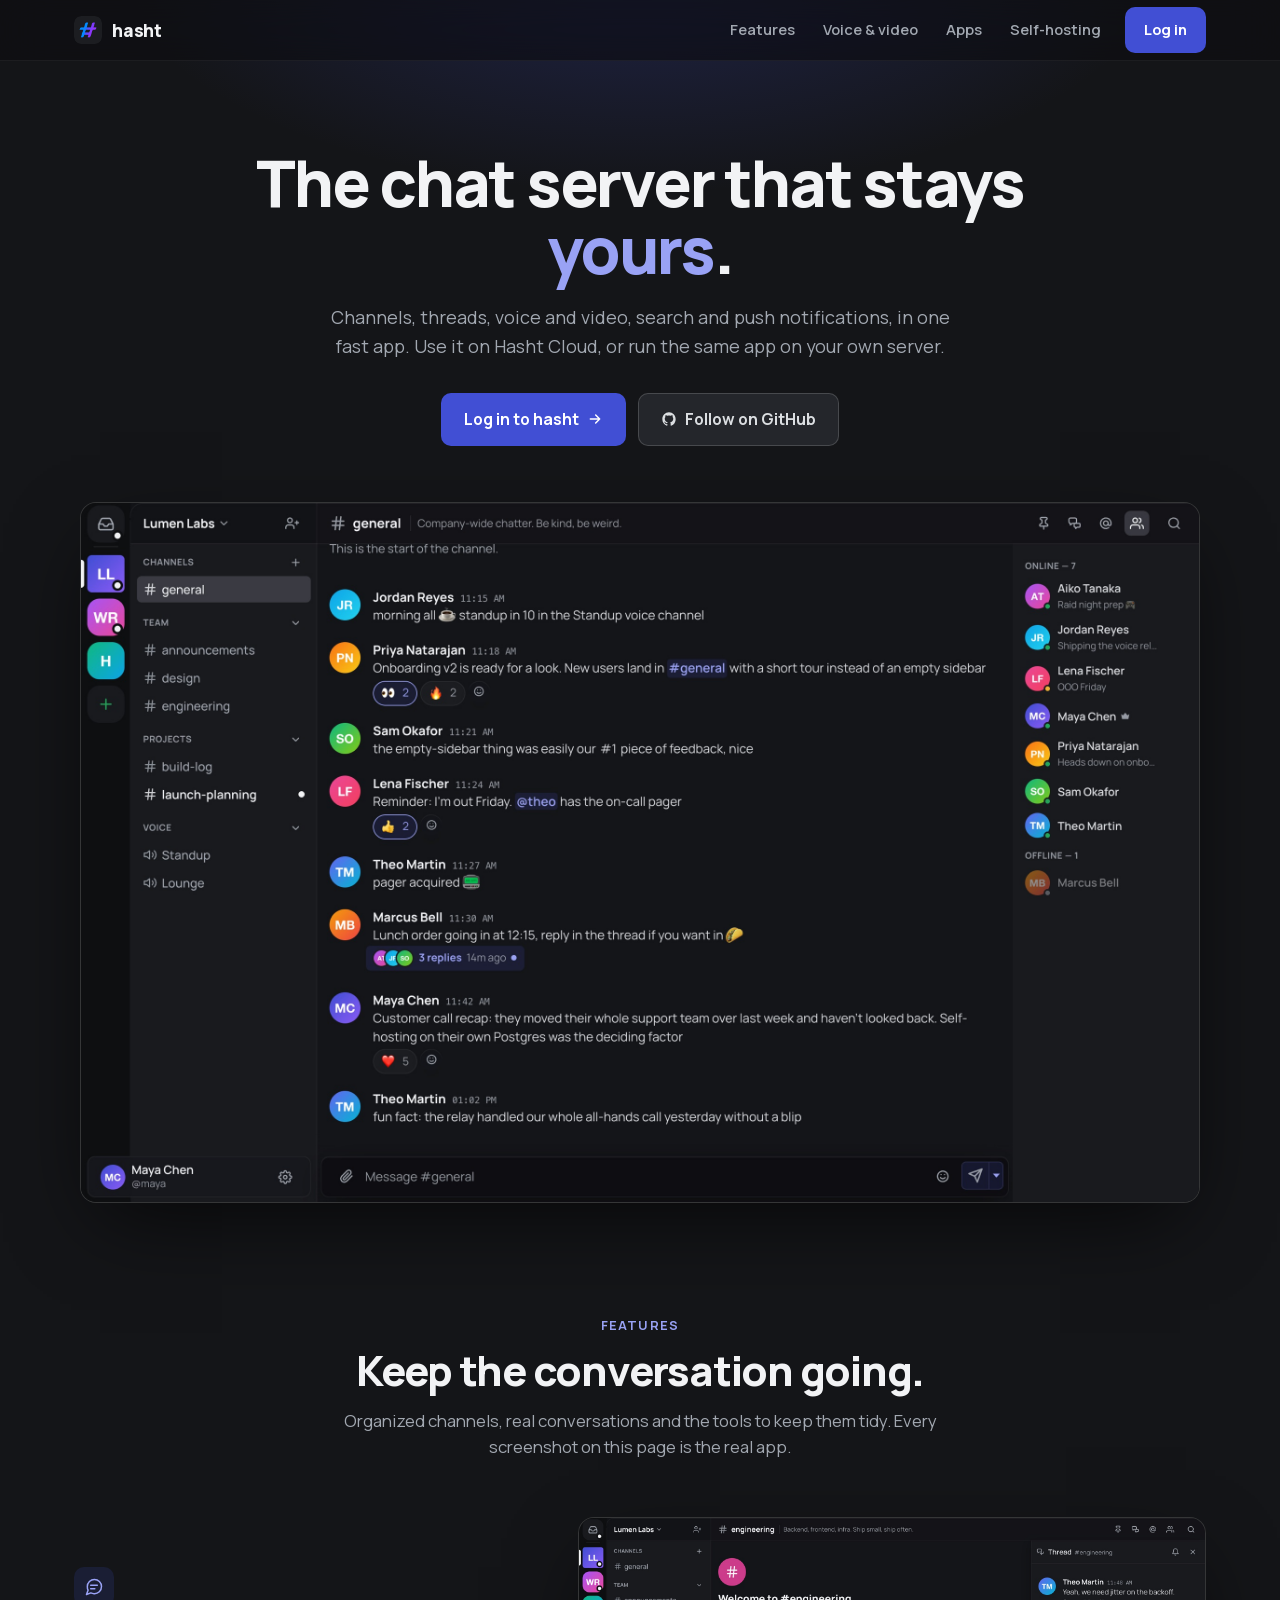
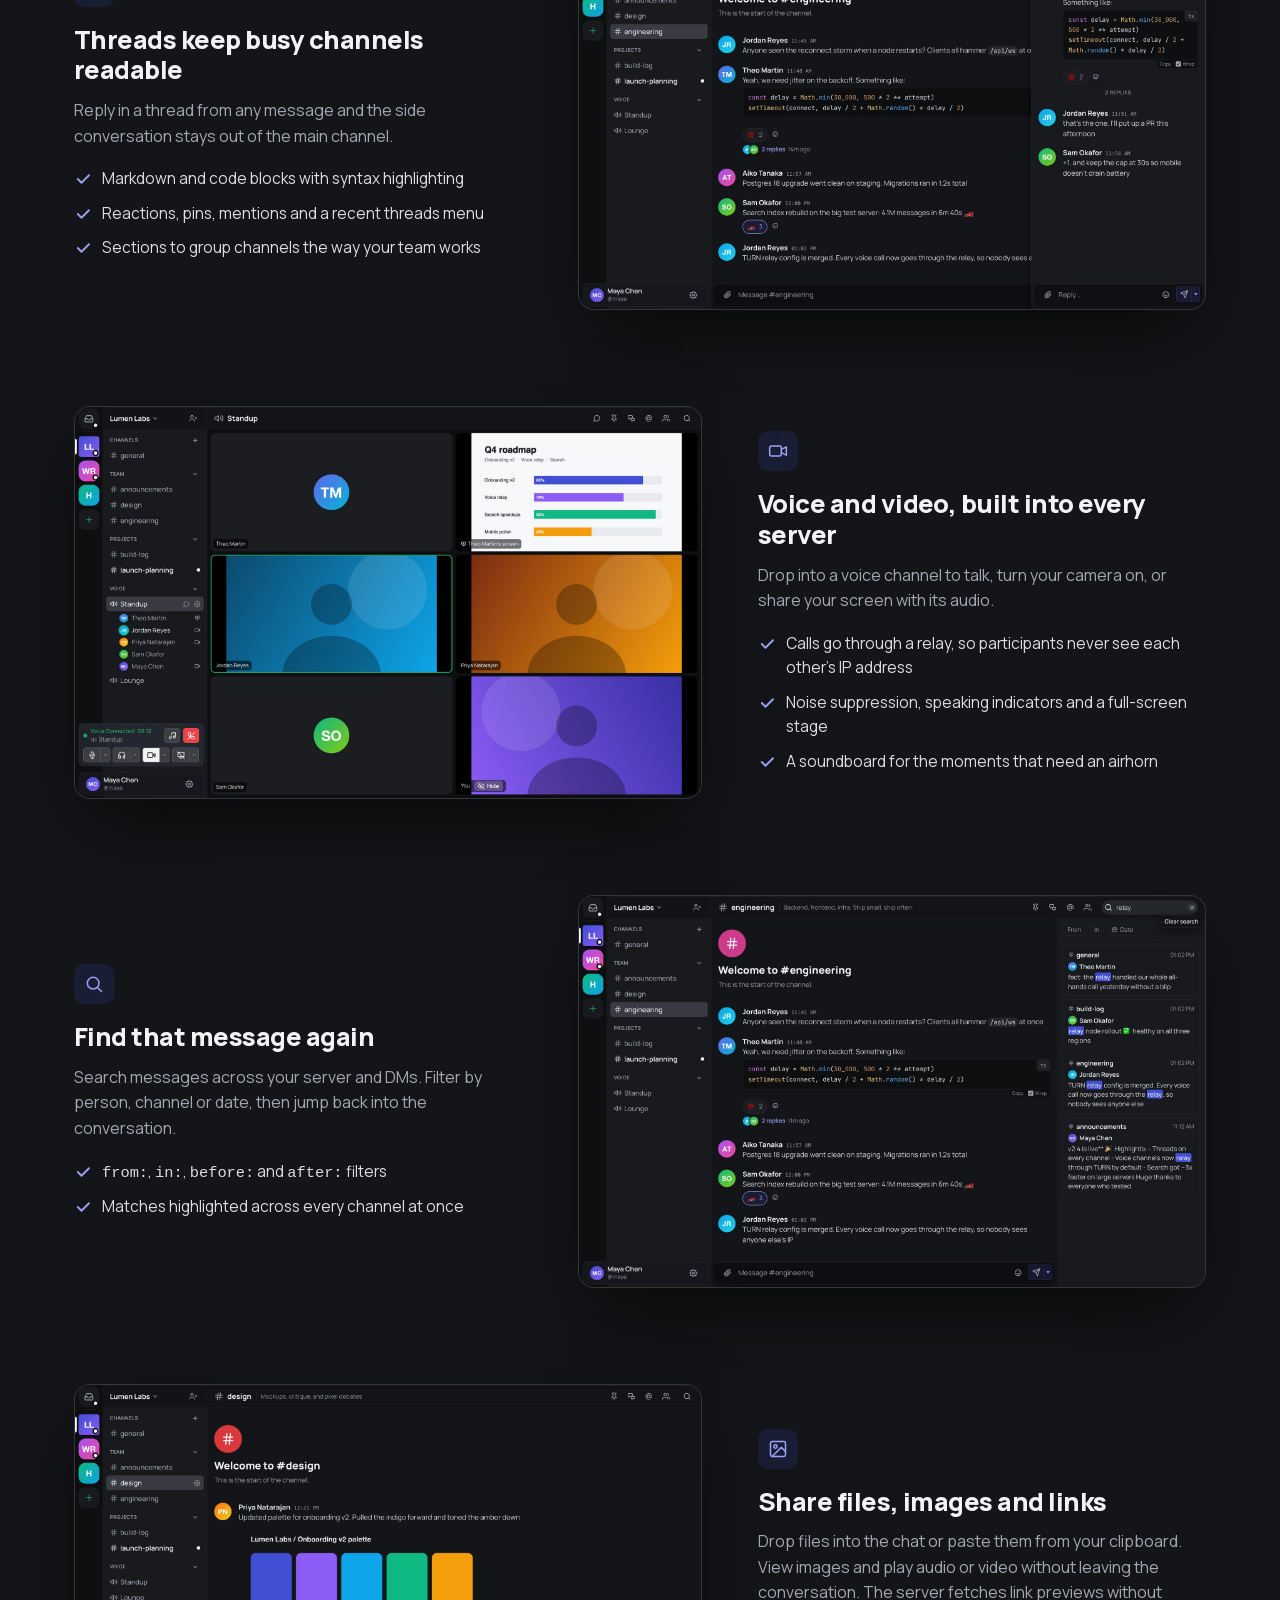
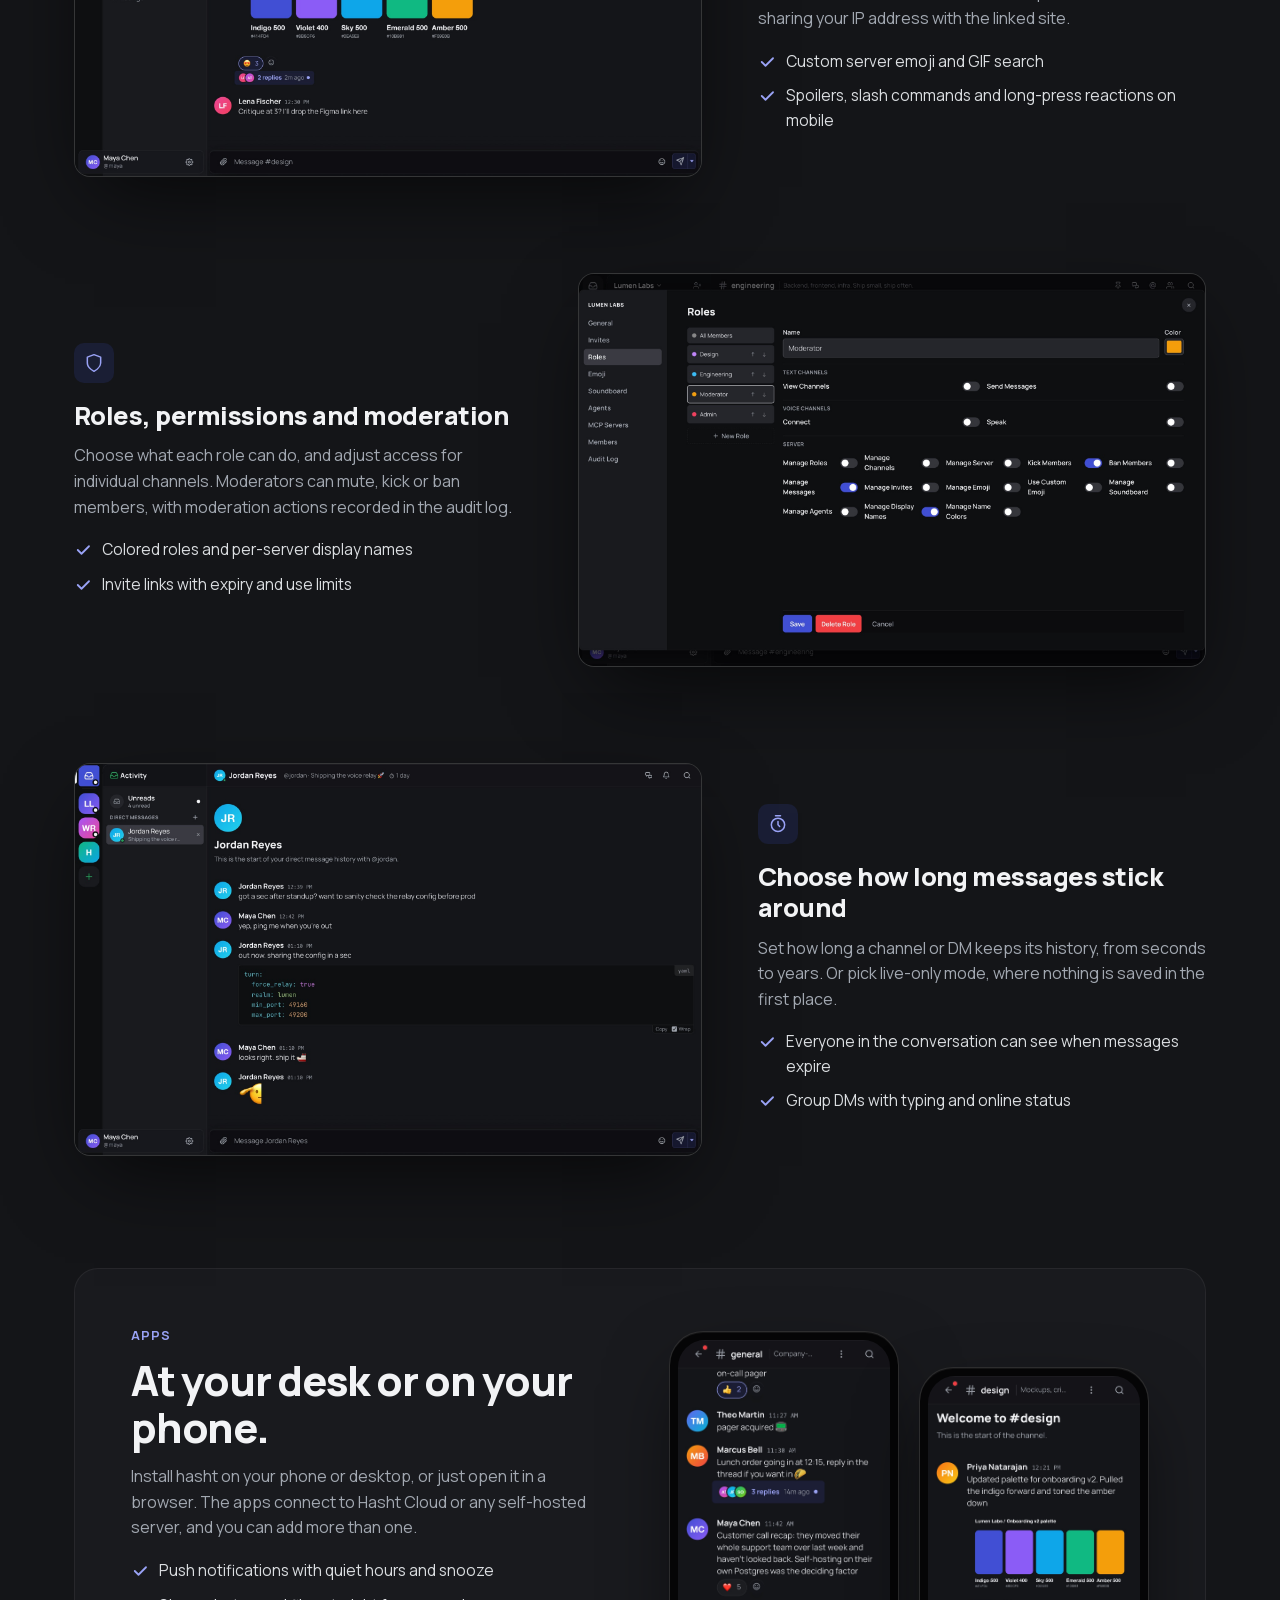
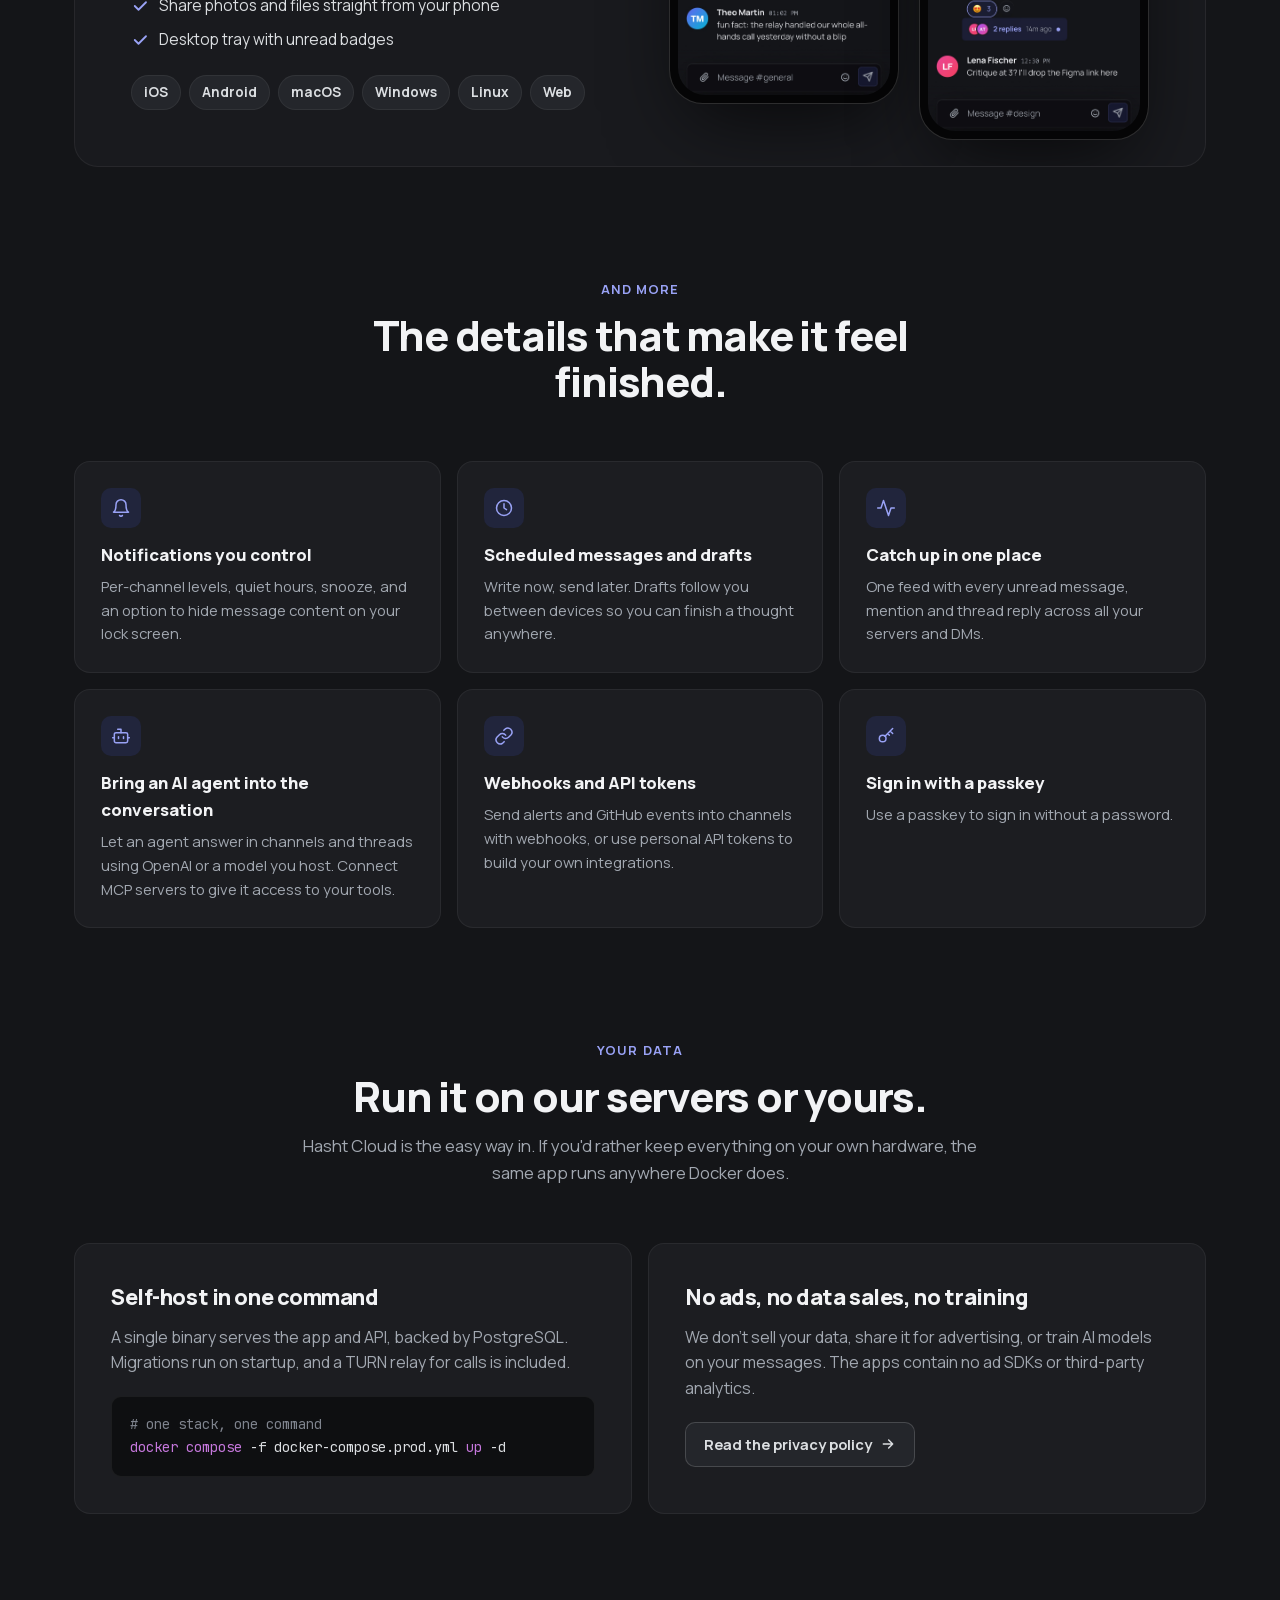
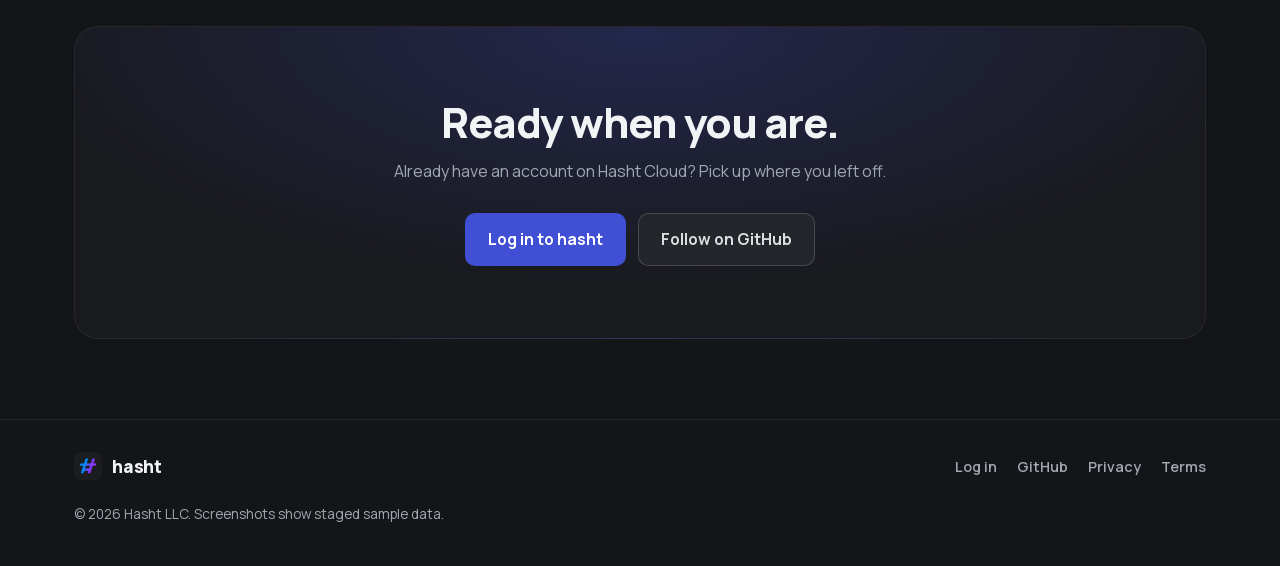
==== index.html @ b20076ed "Drop hero badge and two feature sentences" ====
<!doctype html>
<html lang="en" data-theme="dark">
<head>
  <meta charset="UTF-8" />
  <meta name="viewport" content="width=device-width, initial-scale=1.0" />
  <title>hasht: chat that stays yours</title>
  <link rel="preload" href="/assets/fonts/manrope-latin.woff2" as="font" type="font/woff2" crossorigin />
  <link rel="stylesheet" href="/assets/fonts.css" />
  <script src="/assets/analytics.js" defer></script>
  <meta name="description" content="hasht is a fast, self-hostable chat app with channels, threads, voice and video, search and push notifications. Use Hasht Cloud or run it on your own server." />
  <meta name="theme-color" content="#131417" />
  <link rel="canonical" href="https://hasht.net/" />
  <meta property="og:title" content="hasht: chat that stays yours" />
  <meta property="og:description" content="Channels, threads, voice and video, search and push notifications. Hosted or self-hosted." />
  <meta property="og:image" content="https://hasht.net/assets/screenshots/hero.jpg" />
  <link rel="icon" type="image/x-icon" href="assets/favicon.ico" />
  <link rel="icon" type="image/png" sizes="32x32" href="assets/icon-32.png" />
  <link rel="icon" type="image/png" sizes="192x192" href="assets/icon-192.png" />
  <link rel="apple-touch-icon" sizes="180x180" href="assets/apple-touch-icon.png" />
  <style>
    /* Tokens mirror chat/frontend/src/style.css (dark theme) so the site reads as the app. */
    :root {
      --font-ui: 'Manrope', -apple-system, BlinkMacSystemFont, 'Segoe UI', sans-serif;
      --font-mono: 'JetBrains Mono', ui-monospace, monospace;
      --brand: #414fd4;
      --brand-hover: #313aa0;
      --brand-text: #99a2f5;
      --brand-tint: rgba(65, 79, 212, 0.15);
      --success: #23a55a;
      --bg-rail: #0e0f11;
      --bg-sidebar: #191a1e;
      --bg-primary: #1c1d21;
      --bg-messages: #141518;
      --bg-input: #24262b;
      --bg-hover: rgba(78, 80, 88, 0.42);
      --border: rgba(255, 255, 255, 0.06);
      --border-strong: rgba(255, 255, 255, 0.16);
      --text-normal: #dbdee1;
      --text-bright: #f2f3f5;
      --text-muted: #a2a8b1;
      --code-bg: #0e0f11;
      --radius-sm: 6px;
      --radius-md: 10px;
      --radius-lg: 16px;
      --shadow-float: 0 8px 24px rgba(0, 0, 0, 0.45);
      --shadow-shot: 0 1px 0 rgba(255, 255, 255, 0.06) inset, 0 30px 80px -20px rgba(0, 0, 0, 0.7);
      --ease-out: cubic-bezier(0.16, 1, 0.3, 1);
      --wrap: 1180px;
    }

    * { margin: 0; padding: 0; box-sizing: border-box; }
    html { scroll-behavior: smooth; }
    @media (prefers-reduced-motion: reduce) { html { scroll-behavior: auto; } }

    body {
      background: var(--bg-messages);
      color: var(--text-normal);
      font-family: var(--font-ui);
      line-height: 1.6;
      overflow-x: hidden;
      -webkit-font-smoothing: antialiased;
    }
    img { display: block; max-width: 100%; height: auto; }
    a { color: inherit; }
    ::selection { background: var(--brand); color: #fff; }

    .wrap { max-width: var(--wrap); margin: 0 auto; padding: 0 24px; }
    @media (max-width: 560px) { .wrap { padding: 0 16px; } }

    /* Nav */
    .nav {
      position: sticky; top: 0; z-index: 50;
      background: rgba(14, 15, 17, 0.72);
      backdrop-filter: blur(24px) saturate(180%);
      -webkit-backdrop-filter: blur(24px) saturate(180%);
      border-bottom: 1px solid var(--border);
    }
    .nav .wrap { display: flex; align-items: center; height: 60px; gap: 24px; }
    .brand {
      display: inline-flex; align-items: center; gap: 10px;
      font-weight: 800; font-size: 1.1rem; color: var(--text-bright);
      text-decoration: none; letter-spacing: -0.01em;
    }
    .brand img { width: 28px; height: 28px; border-radius: 7px; }
    .nav-links { display: flex; align-items: center; gap: 4px; margin-left: auto; }
    .nav-links a:not(.btn) {
      color: var(--text-muted); text-decoration: none; font-weight: 600; font-size: 0.92rem;
      padding: 8px 12px; border-radius: var(--radius-sm);
      transition: color 0.15s, background 0.15s;
    }
    .nav-links a:not(.btn):hover { color: var(--text-bright); background: var(--bg-hover); }
    .nav-links .btn { margin-left: 8px; }
    @media (max-width: 760px) { .nav-links a:not(.btn) { display: none; } }

    .btn {
      display: inline-flex; align-items: center; justify-content: center; gap: 8px;
      font-family: var(--font-ui); font-weight: 700; font-size: 0.92rem;
      padding: 10px 18px; border-radius: var(--radius-md);
      text-decoration: none; border: 1px solid transparent; cursor: pointer;
      transition: background 0.15s, border-color 0.15s, color 0.15s, transform 0.2s var(--ease-out);
    }
    .btn svg { width: 16px; height: 16px; flex: none; }
    .btn-primary { background: var(--brand); color: #fff; }
    .btn-primary:hover { background: var(--brand-hover); }
    .btn-ghost { background: var(--bg-input); color: var(--text-normal); border-color: var(--border-strong); }
    .btn-ghost:hover { color: var(--text-bright); border-color: var(--brand-text); }
    .btn-lg { padding: 13px 22px; font-size: 0.98rem; }
    .btn:focus-visible, .nav-links a:focus-visible { outline: 2px solid var(--brand-text); outline-offset: 2px; }

    /* Hero */
    .hero { position: relative; padding: 88px 0 0; text-align: center; }
    .hero::before {
      content: ''; position: absolute; inset: -120px 0 auto; height: 720px; z-index: -1; pointer-events: none;
      background: radial-gradient(60% 50% at 50% 0%, rgba(65, 79, 212, 0.28), transparent 70%);
    }
    h1 {
      font-weight: 800; color: var(--text-bright);
      font-size: clamp(2.3rem, 6vw, 4rem); line-height: 1.05; letter-spacing: -0.035em;
      max-width: 820px; margin: 0 auto 20px;
    }
    h1 .accent { color: var(--brand-text); }
    .lede { font-size: 1.12rem; color: var(--text-muted); max-width: 620px; margin: 0 auto 32px; }
    .hero-actions { display: flex; gap: 12px; justify-content: center; flex-wrap: wrap; margin-bottom: 56px; }

    /* Screenshot frame, styled like the app's own floating surfaces */
    .shot {
      border-radius: var(--radius-lg);
      border: 1px solid var(--border-strong);
      background: var(--bg-rail);
      box-shadow: var(--shadow-shot);
      overflow: hidden;
    }
    .shot img { width: 100%; }
    .hero .shot { max-width: 1120px; margin: 0 auto; }

    /* Sections */
    section { padding: 112px 0 0; }
    .section-head { max-width: 680px; margin: 0 auto 56px; text-align: center; }
    .kicker {
      display: block; font-size: 0.8rem; font-weight: 700; letter-spacing: 0.08em;
      text-transform: uppercase; color: var(--brand-text); margin-bottom: 12px;
    }
    h2 {
      font-weight: 800; color: var(--text-bright);
      font-size: clamp(1.8rem, 4vw, 2.6rem); line-height: 1.12; letter-spacing: -0.03em;
      margin-bottom: 14px;
    }
    .section-head p { color: var(--text-muted); font-size: 1.05rem; }

    /* Alternating feature rows */
    .rows { display: flex; flex-direction: column; gap: 96px; }
    .row { display: grid; grid-template-columns: 5fr 7fr; gap: 56px; align-items: center; }
    .row.flip { grid-template-columns: 7fr 5fr; }
    .row.flip .row-text { order: 2; }
    .row-text h3 {
      font-size: 1.6rem; font-weight: 800; color: var(--text-bright);
      letter-spacing: -0.02em; line-height: 1.2; margin-bottom: 12px;
    }
    .row-text p { color: var(--text-muted); margin-bottom: 18px; }
    .ticks { list-style: none; display: grid; gap: 10px; }
    .ticks li { display: flex; gap: 10px; align-items: flex-start; color: var(--text-normal); font-size: 0.96rem; }
    .ticks svg { width: 18px; height: 18px; flex: none; margin-top: 3px; color: var(--brand-text); }
    .icon-chip {
      display: inline-flex; width: 40px; height: 40px; border-radius: var(--radius-md);
      align-items: center; justify-content: center; margin-bottom: 18px;
      background: var(--brand-tint); color: var(--brand-text);
    }
    .icon-chip svg { width: 20px; height: 20px; }
    @media (max-width: 900px) {
      .row, .row.flip { grid-template-columns: 1fr; gap: 28px; }
      .row.flip .row-text { order: 0; }
      .rows { gap: 72px; }
    }

    /* Mobile showcase */
    .devices {
      display: grid; grid-template-columns: 1fr auto; gap: 56px; align-items: center;
      background: var(--bg-sidebar); border: 1px solid var(--border);
      border-radius: 24px; padding: 56px; overflow: hidden;
    }
    .phones { display: flex; gap: 20px; }
    .phone {
      width: 230px; border-radius: 34px; padding: 8px;
      background: #050506; border: 1px solid var(--border-strong);
      box-shadow: var(--shadow-shot);
    }
    .phone img { border-radius: 27px; }
    .phone:nth-child(2) { transform: translateY(36px); }
    .platforms { display: flex; flex-wrap: wrap; gap: 8px; margin-top: 22px; }
    .platform {
      font-size: 0.85rem; font-weight: 700; color: var(--text-normal);
      background: var(--bg-input); border: 1px solid var(--border);
      padding: 6px 12px; border-radius: 100px;
    }
    @media (max-width: 960px) {
      .devices { grid-template-columns: 1fr; padding: 36px 24px 64px; }
      .phones { justify-content: center; }
    }
    @media (max-width: 560px) {
      .phone { width: 46%; border-radius: 26px; padding: 6px; }
      .phone img { border-radius: 21px; }
      .phones { gap: 12px; }
    }

    /* Feature grid */
    .grid { display: grid; grid-template-columns: repeat(3, 1fr); gap: 16px; }
    .card {
      background: var(--bg-primary); border: 1px solid var(--border);
      border-radius: var(--radius-lg); padding: 26px;
      transition: border-color 0.2s, transform 0.2s var(--ease-out);
    }
    .card:hover { border-color: var(--border-strong); transform: translateY(-2px); }
    .card .icon-chip { margin-bottom: 14px; }
    .card h3 { font-size: 1.05rem; font-weight: 800; color: var(--text-bright); margin-bottom: 6px; }
    .card p { font-size: 0.93rem; color: var(--text-muted); }
    @media (max-width: 900px) { .grid { grid-template-columns: repeat(2, 1fr); } }
    @media (max-width: 600px) { .grid { grid-template-columns: 1fr; } }

    /* Self-host */
    .split { display: grid; grid-template-columns: 1fr 1fr; gap: 16px; }
    .panel {
      background: var(--bg-primary); border: 1px solid var(--border);
      border-radius: var(--radius-lg); padding: 36px;
    }
    .panel h3 { font-size: 1.35rem; font-weight: 800; color: var(--text-bright); letter-spacing: -0.02em; margin-bottom: 10px; }
    .panel p { color: var(--text-muted); margin-bottom: 20px; }
    .code {
      font-family: var(--font-mono); font-size: 0.86rem; line-height: 1.7;
      background: var(--code-bg); border: 1px solid var(--border);
      border-radius: var(--radius-md); padding: 16px 18px; overflow-x: auto;
      color: var(--text-normal); white-space: pre;
    }
    .code .c { color: #7f848e; }
    .code .k { color: #c678dd; }
    .code .s { color: #98c379; }
    @media (max-width: 820px) { .split { grid-template-columns: 1fr; } .panel { padding: 26px; } }
    /* Grid items default to min-width:auto, so the nowrap code block would push the page wide. */
    .split > *, .row > *, .devices > *, .grid > * { min-width: 0; }

    /* CTA + footer */
    .cta {
      margin-top: 112px; text-align: center;
      background: radial-gradient(80% 120% at 50% 0%, rgba(65, 79, 212, 0.25), transparent 70%), var(--bg-sidebar);
      border: 1px solid var(--border); border-radius: 24px; padding: 72px 24px;
    }
    .cta p { color: var(--text-muted); max-width: 520px; margin: 0 auto 28px; }
    .cta .hero-actions { margin-bottom: 0; }
    footer { margin-top: 80px; border-top: 1px solid var(--border); padding: 32px 0 40px; }
    footer .wrap { display: flex; align-items: center; gap: 24px; flex-wrap: wrap; }
    footer nav { display: flex; gap: 20px; flex-wrap: wrap; margin-left: auto; }
    footer nav a { color: var(--text-muted); text-decoration: none; font-size: 0.9rem; font-weight: 600; }
    footer nav a:hover { color: var(--text-bright); }
    footer small { color: var(--text-muted); font-size: 0.85rem; width: 100%; }

    /* Reveal on scroll; content stays visible without JS */
    .js .reveal { opacity: 0; transform: translateY(16px); transition: opacity 0.6s var(--ease-out), transform 0.6s var(--ease-out); }
    .js .reveal.in { opacity: 1; transform: none; }
    @media (prefers-reduced-motion: reduce) { .js .reveal { opacity: 1; transform: none; transition: none; } }
  </style>
  <script>document.documentElement.classList.add('js');</script>
</head>
<body>
  <nav class="nav" aria-label="Main">
    <div class="wrap">
      <a href="/" class="brand"><img src="assets/icon-192.png" alt="" width="28" height="28" />hasht</a>
      <div class="nav-links">
        <a href="#features">Features</a>
        <a href="#voice">Voice &amp; video</a>
        <a href="#apps">Apps</a>
        <a href="#self-host">Self-hosting</a>
        <a href="https://chat.hasht.net" class="btn btn-primary">Log in</a>
      </div>
    </div>
  </nav>

  <header class="hero">
    <div class="wrap">
      <h1>The chat server that stays <span class="accent">yours</span>.</h1>
      <p class="lede">
        Channels, threads, voice and video, search and push notifications, in one fast app.
        Use it on Hasht Cloud, or run the same app on your own server.
      </p>
      <div class="hero-actions">
        <a href="https://chat.hasht.net" class="btn btn-primary btn-lg">
          Log in to hasht
          <svg viewBox="0 0 24 24" fill="none" stroke="currentColor" stroke-width="2.2" stroke-linecap="round" stroke-linejoin="round"><path d="M5 12h14M13 6l6 6-6 6"/></svg>
        </a>
        <a href="https://github.com/hasht-net" target="_blank" rel="noopener" class="btn btn-ghost btn-lg">
          <svg viewBox="0 0 24 24" fill="currentColor"><path d="M12 2C6.48 2 2 6.58 2 12.25c0 4.53 2.87 8.37 6.84 9.73.5.1.68-.22.68-.5 0-.24-.01-1.04-.01-1.88-2.78.62-3.37-1.22-3.37-1.22-.46-1.2-1.11-1.52-1.11-1.52-.91-.64.07-.63.07-.63 1 .07 1.53 1.05 1.53 1.05.9 1.58 2.34 1.12 2.91.86.09-.67.35-1.12.64-1.38-2.22-.26-4.56-1.14-4.56-5.06 0-1.12.39-2.03 1.03-2.75-.1-.26-.45-1.31.1-2.73 0 0 .84-.28 2.75 1.05a9.3 9.3 0 0 1 5 0c1.91-1.33 2.75-1.05 2.75-1.05.55 1.42.2 2.47.1 2.73.64.72 1.03 1.63 1.03 2.75 0 3.93-2.35 4.79-4.58 5.05.36.32.68.94.68 1.9 0 1.37-.01 2.47-.01 2.81 0 .27.18.6.69.5A10.26 10.26 0 0 0 22 12.25C22 6.58 17.52 2 12 2Z"/></svg>
          Follow on GitHub
        </a>
      </div>
      <div class="shot">
        <img src="assets/screenshots/hero.jpg" width="2400" height="1500"
             alt="The hasht app: a team server's #general channel with reactions, a thread, and the member list showing who's online" />
      </div>
    </div>
  </header>

  <main>
    <section id="features">
      <div class="wrap">
        <div class="section-head reveal">
          <span class="kicker">Features</span>
          <h2>Keep the conversation going.</h2>
          <p>Organized channels, real conversations and the tools to keep them tidy. Every screenshot on this page is the real app.</p>
        </div>

        <div class="rows">
          <div class="row reveal">
            <div class="row-text">
              <span class="icon-chip"><svg viewBox="0 0 24 24" fill="none" stroke="currentColor" stroke-width="1.8" stroke-linecap="round" stroke-linejoin="round"><path d="M21 11.5a8.4 8.4 0 0 1-9 8.5 8.6 8.6 0 0 1-3.8-.9L3 21l1.9-5.2A8.4 8.4 0 0 1 4 11.5 8.5 8.5 0 0 1 12.5 3 8.5 8.5 0 0 1 21 11.5Z"/><path d="M8 10h8M8 14h5"/></svg></span>
              <h3>Threads keep busy channels readable</h3>
              <p>Reply in a thread from any message and the side conversation stays out of the main channel.</p>
              <ul class="ticks">
                <li><svg viewBox="0 0 24 24" fill="none" stroke="currentColor" stroke-width="2.4" stroke-linecap="round" stroke-linejoin="round"><path d="m5 12 5 5L20 7"/></svg>Markdown and code blocks with syntax highlighting</li>
                <li><svg viewBox="0 0 24 24" fill="none" stroke="currentColor" stroke-width="2.4" stroke-linecap="round" stroke-linejoin="round"><path d="m5 12 5 5L20 7"/></svg>Reactions, pins, mentions and a recent threads menu</li>
                <li><svg viewBox="0 0 24 24" fill="none" stroke="currentColor" stroke-width="2.4" stroke-linecap="round" stroke-linejoin="round"><path d="m5 12 5 5L20 7"/></svg>Sections to group channels the way your team works</li>
              </ul>
            </div>
            <div class="shot"><img src="assets/screenshots/threads.jpg" width="2000" height="1250" loading="lazy" alt="An #engineering channel with a code snippet and a thread panel open on the right" /></div>
          </div>

          <div class="row flip reveal" id="voice">
            <div class="row-text">
              <span class="icon-chip"><svg viewBox="0 0 24 24" fill="none" stroke="currentColor" stroke-width="1.8" stroke-linecap="round" stroke-linejoin="round"><rect x="2" y="6" width="14" height="12" rx="2"/><path d="m16 10 6-3v10l-6-3"/></svg></span>
              <h3>Voice and video, built into every server</h3>
              <p>Drop into a voice channel to talk, turn your camera on, or share your screen with its audio.</p>
              <ul class="ticks">
                <li><svg viewBox="0 0 24 24" fill="none" stroke="currentColor" stroke-width="2.4" stroke-linecap="round" stroke-linejoin="round"><path d="m5 12 5 5L20 7"/></svg>Calls go through a relay, so participants never see each other's IP address</li>
                <li><svg viewBox="0 0 24 24" fill="none" stroke="currentColor" stroke-width="2.4" stroke-linecap="round" stroke-linejoin="round"><path d="m5 12 5 5L20 7"/></svg>Noise suppression, speaking indicators and a full-screen stage</li>
                <li><svg viewBox="0 0 24 24" fill="none" stroke="currentColor" stroke-width="2.4" stroke-linecap="round" stroke-linejoin="round"><path d="m5 12 5 5L20 7"/></svg>A soundboard for the moments that need an airhorn</li>
              </ul>
            </div>
            <div class="shot"><img src="assets/screenshots/voice.jpg" width="2000" height="1250" loading="lazy" alt="A Standup voice channel with a shared roadmap screen, two cameras on and a speaking indicator" /></div>
          </div>

          <div class="row reveal">
            <div class="row-text">
              <span class="icon-chip"><svg viewBox="0 0 24 24" fill="none" stroke="currentColor" stroke-width="1.8" stroke-linecap="round" stroke-linejoin="round"><circle cx="11" cy="11" r="7"/><path d="m21 21-4.3-4.3"/></svg></span>
              <h3>Find that message again</h3>
              <p>Search messages across your server and DMs. Filter by person, channel or date, then jump back into the conversation.</p>
              <ul class="ticks">
                <li><svg viewBox="0 0 24 24" fill="none" stroke="currentColor" stroke-width="2.4" stroke-linecap="round" stroke-linejoin="round"><path d="m5 12 5 5L20 7"/></svg><span><code>from:</code>, <code>in:</code>, <code>before:</code> and <code>after:</code> filters</span></li>
                <li><svg viewBox="0 0 24 24" fill="none" stroke="currentColor" stroke-width="2.4" stroke-linecap="round" stroke-linejoin="round"><path d="m5 12 5 5L20 7"/></svg>Matches highlighted across every channel at once</li>
              </ul>
            </div>
            <div class="shot"><img src="assets/screenshots/search.jpg" width="2000" height="1250" loading="lazy" alt="Search results for 'relay' highlighted across four channels" /></div>
          </div>

          <div class="row flip reveal">
            <div class="row-text">
              <span class="icon-chip"><svg viewBox="0 0 24 24" fill="none" stroke="currentColor" stroke-width="1.8" stroke-linecap="round" stroke-linejoin="round"><rect x="3" y="3" width="18" height="18" rx="2"/><circle cx="9" cy="9" r="2"/><path d="m21 15-5-5L5 21"/></svg></span>
              <h3>Share files, images and links</h3>
              <p>Drop files into the chat or paste them from your clipboard. View images and play audio or video without leaving the conversation. The server fetches link previews without sharing your IP address with the linked site.</p>
              <ul class="ticks">
                <li><svg viewBox="0 0 24 24" fill="none" stroke="currentColor" stroke-width="2.4" stroke-linecap="round" stroke-linejoin="round"><path d="m5 12 5 5L20 7"/></svg>Custom server emoji and GIF search</li>
                <li><svg viewBox="0 0 24 24" fill="none" stroke="currentColor" stroke-width="2.4" stroke-linecap="round" stroke-linejoin="round"><path d="m5 12 5 5L20 7"/></svg>Spoilers, slash commands and long-press reactions on mobile</li>
              </ul>
            </div>
            <div class="shot"><img src="assets/screenshots/media.jpg" width="2000" height="1250" loading="lazy" alt="A #design channel with a shared color palette image, reactions and a thread" /></div>
          </div>

          <div class="row reveal">
            <div class="row-text">
              <span class="icon-chip"><svg viewBox="0 0 24 24" fill="none" stroke="currentColor" stroke-width="1.8" stroke-linecap="round" stroke-linejoin="round"><path d="M12 22s8-4 8-10V5l-8-3-8 3v7c0 6 8 10 8 10Z"/></svg></span>
              <h3>Roles, permissions and moderation</h3>
              <p>Choose what each role can do, and adjust access for individual channels. Moderators can mute, kick or ban members, with moderation actions recorded in the audit log.</p>
              <ul class="ticks">
                <li><svg viewBox="0 0 24 24" fill="none" stroke="currentColor" stroke-width="2.4" stroke-linecap="round" stroke-linejoin="round"><path d="m5 12 5 5L20 7"/></svg>Colored roles and per-server display names</li>
                <li><svg viewBox="0 0 24 24" fill="none" stroke="currentColor" stroke-width="2.4" stroke-linecap="round" stroke-linejoin="round"><path d="m5 12 5 5L20 7"/></svg>Invite links with expiry and use limits</li>
              </ul>
            </div>
            <div class="shot"><img src="assets/screenshots/roles.jpg" width="2000" height="1250" loading="lazy" alt="Server settings open on the Roles tab, editing a Moderator role's permissions" /></div>
          </div>

          <div class="row flip reveal">
            <div class="row-text">
              <span class="icon-chip"><svg viewBox="0 0 24 24" fill="none" stroke="currentColor" stroke-width="1.8" stroke-linecap="round" stroke-linejoin="round"><circle cx="12" cy="13" r="8"/><path d="M12 9v4l2 2M9 2h6"/></svg></span>
              <h3>Choose how long messages stick around</h3>
              <p>Set how long a channel or DM keeps its history, from seconds to years. Or pick live-only mode, where nothing is saved in the first place.</p>
              <ul class="ticks">
                <li><svg viewBox="0 0 24 24" fill="none" stroke="currentColor" stroke-width="2.4" stroke-linecap="round" stroke-linejoin="round"><path d="m5 12 5 5L20 7"/></svg>Everyone in the conversation can see when messages expire</li>
                <li><svg viewBox="0 0 24 24" fill="none" stroke="currentColor" stroke-width="2.4" stroke-linecap="round" stroke-linejoin="round"><path d="m5 12 5 5L20 7"/></svg>Group DMs with typing and online status</li>
              </ul>
            </div>
            <div class="shot"><img src="assets/screenshots/dm.jpg" width="2000" height="1250" loading="lazy" alt="A direct message conversation set to disappear after one day" /></div>
          </div>
        </div>
      </div>
    </section>

    <section id="apps">
      <div class="wrap">
        <div class="devices reveal">
          <div>
            <span class="kicker">Apps</span>
            <h2>At your desk or on your phone.</h2>
            <p style="color: var(--text-muted); margin-bottom: 8px;">
              Install hasht on your phone or desktop, or just open it in a browser. The apps connect to
              Hasht Cloud or any self-hosted server, and you can add more than one.
            </p>
            <ul class="ticks" style="margin-top: 18px;">
              <li><svg viewBox="0 0 24 24" fill="none" stroke="currentColor" stroke-width="2.4" stroke-linecap="round" stroke-linejoin="round"><path d="m5 12 5 5L20 7"/></svg>Push notifications with quiet hours and snooze</li>
              <li><svg viewBox="0 0 24 24" fill="none" stroke="currentColor" stroke-width="2.4" stroke-linecap="round" stroke-linejoin="round"><path d="m5 12 5 5L20 7"/></svg>Share photos and files straight from your phone</li>
              <li><svg viewBox="0 0 24 24" fill="none" stroke="currentColor" stroke-width="2.4" stroke-linecap="round" stroke-linejoin="round"><path d="m5 12 5 5L20 7"/></svg>Desktop tray with unread badges</li>
            </ul>
            <div class="platforms">
              <span class="platform">iOS</span><span class="platform">Android</span><span class="platform">macOS</span>
              <span class="platform">Windows</span><span class="platform">Linux</span><span class="platform">Web</span>
            </div>
          </div>
          <div class="phones">
            <div class="phone"><img src="assets/screenshots/mobile-chat.jpg" width="954" height="1600" loading="lazy" alt="hasht on a phone showing the #general channel" /></div>
            <div class="phone"><img src="assets/screenshots/mobile-media.jpg" width="954" height="1600" loading="lazy" alt="hasht on a phone showing an image shared in #design" /></div>
          </div>
        </div>
      </div>
    </section>

    <section>
      <div class="wrap">
        <div class="section-head reveal">
          <span class="kicker">And more</span>
          <h2>The details that make it feel finished.</h2>
        </div>
        <div class="grid">
          <div class="card reveal">
            <span class="icon-chip"><svg viewBox="0 0 24 24" fill="none" stroke="currentColor" stroke-width="1.8" stroke-linecap="round" stroke-linejoin="round"><path d="M18 8A6 6 0 0 0 6 8c0 7-3 9-3 9h18s-3-2-3-9"/><path d="M13.7 21a2 2 0 0 1-3.4 0"/></svg></span>
            <h3>Notifications you control</h3>
            <p>Per-channel levels, quiet hours, snooze, and an option to hide message content on your lock screen.</p>
          </div>
          <div class="card reveal">
            <span class="icon-chip"><svg viewBox="0 0 24 24" fill="none" stroke="currentColor" stroke-width="1.8" stroke-linecap="round" stroke-linejoin="round"><circle cx="12" cy="12" r="9"/><path d="M12 7v5l3 2"/></svg></span>
            <h3>Scheduled messages and drafts</h3>
            <p>Write now, send later. Drafts follow you between devices so you can finish a thought anywhere.</p>
          </div>
          <div class="card reveal">
            <span class="icon-chip"><svg viewBox="0 0 24 24" fill="none" stroke="currentColor" stroke-width="1.8" stroke-linecap="round" stroke-linejoin="round"><path d="M22 12h-4l-3 9L9 3l-3 9H2"/></svg></span>
            <h3>Catch up in one place</h3>
            <p>One feed with every unread message, mention and thread reply across all your servers and DMs.</p>
          </div>
          <div class="card reveal">
            <span class="icon-chip"><svg viewBox="0 0 24 24" fill="none" stroke="currentColor" stroke-width="1.8" stroke-linecap="round" stroke-linejoin="round"><path d="M12 8V4H8"/><rect x="4" y="8" width="16" height="12" rx="2"/><path d="M2 14h2M20 14h2M9 13v2M15 13v2"/></svg></span>
            <h3>Bring an AI agent into the conversation</h3>
            <p>Let an agent answer in channels and threads using OpenAI or a model you host. Connect MCP servers to give it access to your tools.</p>
          </div>
          <div class="card reveal">
            <span class="icon-chip"><svg viewBox="0 0 24 24" fill="none" stroke="currentColor" stroke-width="1.8" stroke-linecap="round" stroke-linejoin="round"><path d="M10 13a5 5 0 0 0 7.5.5l3-3a5 5 0 0 0-7-7l-1.7 1.7"/><path d="M14 11a5 5 0 0 0-7.5-.5l-3 3a5 5 0 0 0 7 7l1.7-1.7"/></svg></span>
            <h3>Webhooks and API tokens</h3>
            <p>Send alerts and GitHub events into channels with webhooks, or use personal API tokens to build your own integrations.</p>
          </div>
          <div class="card reveal">
            <span class="icon-chip"><svg viewBox="0 0 24 24" fill="none" stroke="currentColor" stroke-width="1.8" stroke-linecap="round" stroke-linejoin="round"><circle cx="8" cy="15" r="4"/><path d="m10.8 12.2 9.2-9.2M17 6l3 3M14 9l2 2"/></svg></span>
            <h3>Sign in with a passkey</h3>
            <p>Use a passkey to sign in without a password.</p>
          </div>
        </div>
      </div>
    </section>

    <section id="self-host">
      <div class="wrap">
        <div class="section-head reveal">
          <span class="kicker">Your data</span>
          <h2>Run it on our servers or yours.</h2>
          <p>Hasht Cloud is the easy way in. If you'd rather keep everything on your own hardware, the same app runs anywhere Docker does.</p>
        </div>
        <div class="split">
          <div class="panel reveal">
            <h3>Self-host in one command</h3>
            <p>A single binary serves the app and API, backed by PostgreSQL. Migrations run on startup, and a TURN relay for calls is included.</p>
            <div class="code"><span class="c"># one stack, one command</span>
<span class="k">docker compose</span> -f docker-compose.prod.yml <span class="k">up</span> -d</div>
          </div>
          <div class="panel reveal">
            <h3>No ads, no data sales, no training</h3>
            <p>We don't sell your data, share it for advertising, or train AI models on your messages. The apps contain no ad SDKs or third-party analytics.</p>
            <a href="/privacy" class="btn btn-ghost">
              Read the privacy policy
              <svg viewBox="0 0 24 24" fill="none" stroke="currentColor" stroke-width="2.2" stroke-linecap="round" stroke-linejoin="round"><path d="M5 12h14M13 6l6 6-6 6"/></svg>
            </a>
          </div>
        </div>

        <div class="cta reveal">
          <h2>Ready when you are.</h2>
          <p>Already have an account on Hasht Cloud? Pick up where you left off.</p>
          <div class="hero-actions">
            <a href="https://chat.hasht.net" class="btn btn-primary btn-lg">Log in to hasht</a>
            <a href="https://github.com/hasht-net" target="_blank" rel="noopener" class="btn btn-ghost btn-lg">Follow on GitHub</a>
          </div>
        </div>
      </div>
    </section>
  </main>

  <footer>
    <div class="wrap">
      <a href="/" class="brand"><img src="assets/icon-192.png" alt="" width="28" height="28" />hasht</a>
      <nav aria-label="Footer">
        <a href="https://chat.hasht.net">Log in</a>
        <a href="https://github.com/hasht-net" target="_blank" rel="noopener">GitHub</a>
        <a href="/privacy">Privacy</a>
        <a href="/terms">Terms</a>
      </nav>
      <small>© 2026 Hasht LLC. Screenshots show staged sample data.</small>
    </div>
  </footer>

  <script>
    (function () {
      var els = document.querySelectorAll('.reveal');
      if (!('IntersectionObserver' in window)) { els.forEach(function (el) { el.classList.add('in'); }); return; }
      var io = new IntersectionObserver(function (entries) {
        entries.forEach(function (e) { if (e.isIntersecting) { e.target.classList.add('in'); io.unobserve(e.target); } });
      }, { rootMargin: '0px 0px -8% 0px' });
      els.forEach(function (el) { io.observe(el); });
    })();
  </script>
</body>
</html>
---- assets/fonts.css ----
/* Self-hosted so visitors' browsers never contact Google Fonts. Both are variable
   fonts under the SIL Open Font License; see fonts/OFL-*.txt. */
@font-face {
  font-family: 'Manrope';
  font-style: normal;
  font-weight: 400 800;
  font-display: swap;
  src: url(/assets/fonts/manrope-latin.woff2) format('woff2');
  unicode-range: U+0000-00FF, U+0131, U+0152-0153, U+02BB-02BC, U+02C6, U+02DA, U+02DC, U+0304, U+0308, U+0329, U+2000-206F, U+20AC, U+2122, U+2191, U+2193, U+2212, U+2215, U+FEFF, U+FFFD;
}
@font-face {
  font-family: 'JetBrains Mono';
  font-style: normal;
  font-weight: 400 500;
  font-display: swap;
  src: url(/assets/fonts/jetbrains-mono-latin.woff2) format('woff2');
  unicode-range: U+0000-00FF, U+0131, U+0152-0153, U+02BB-02BC, U+02C6, U+02DA, U+02DC, U+0304, U+0308, U+0329, U+2000-206F, U+20AC, U+2122, U+2191, U+2193, U+2212, U+2215, U+FEFF, U+FFFD;
}
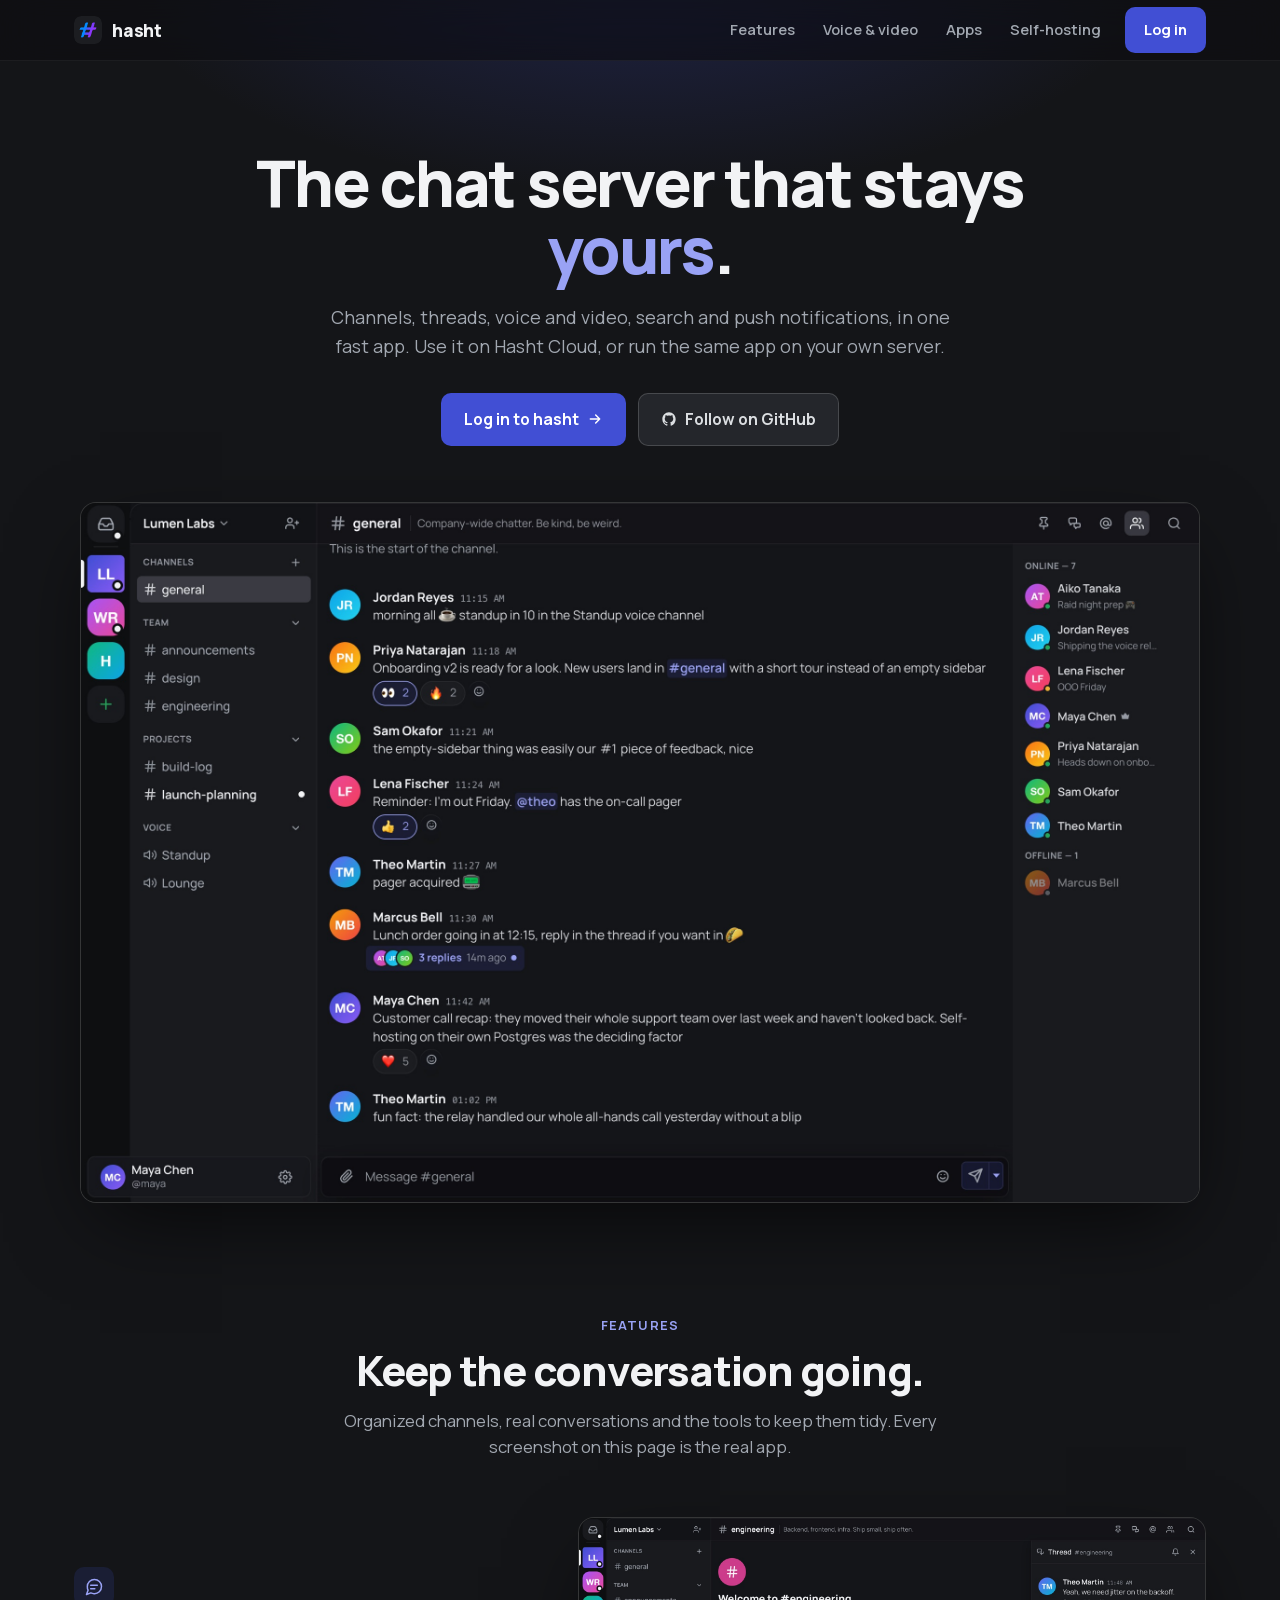
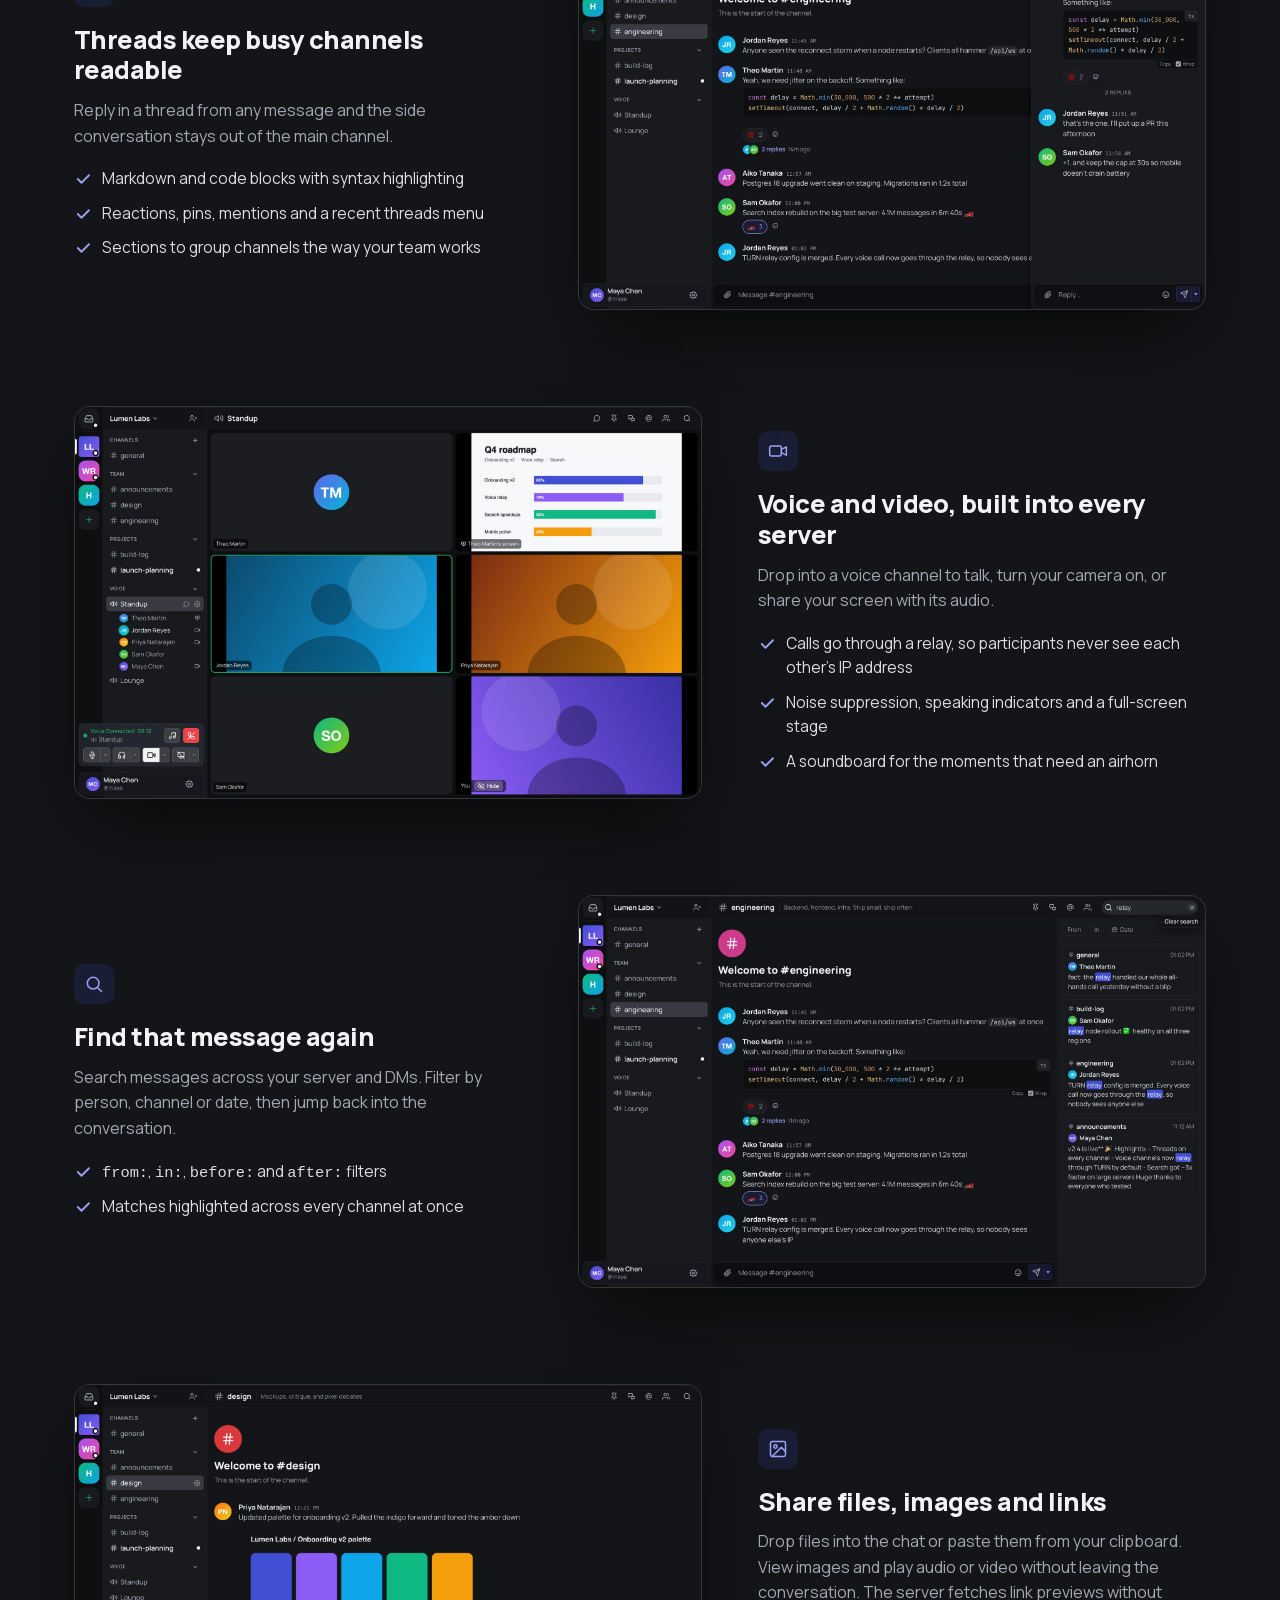
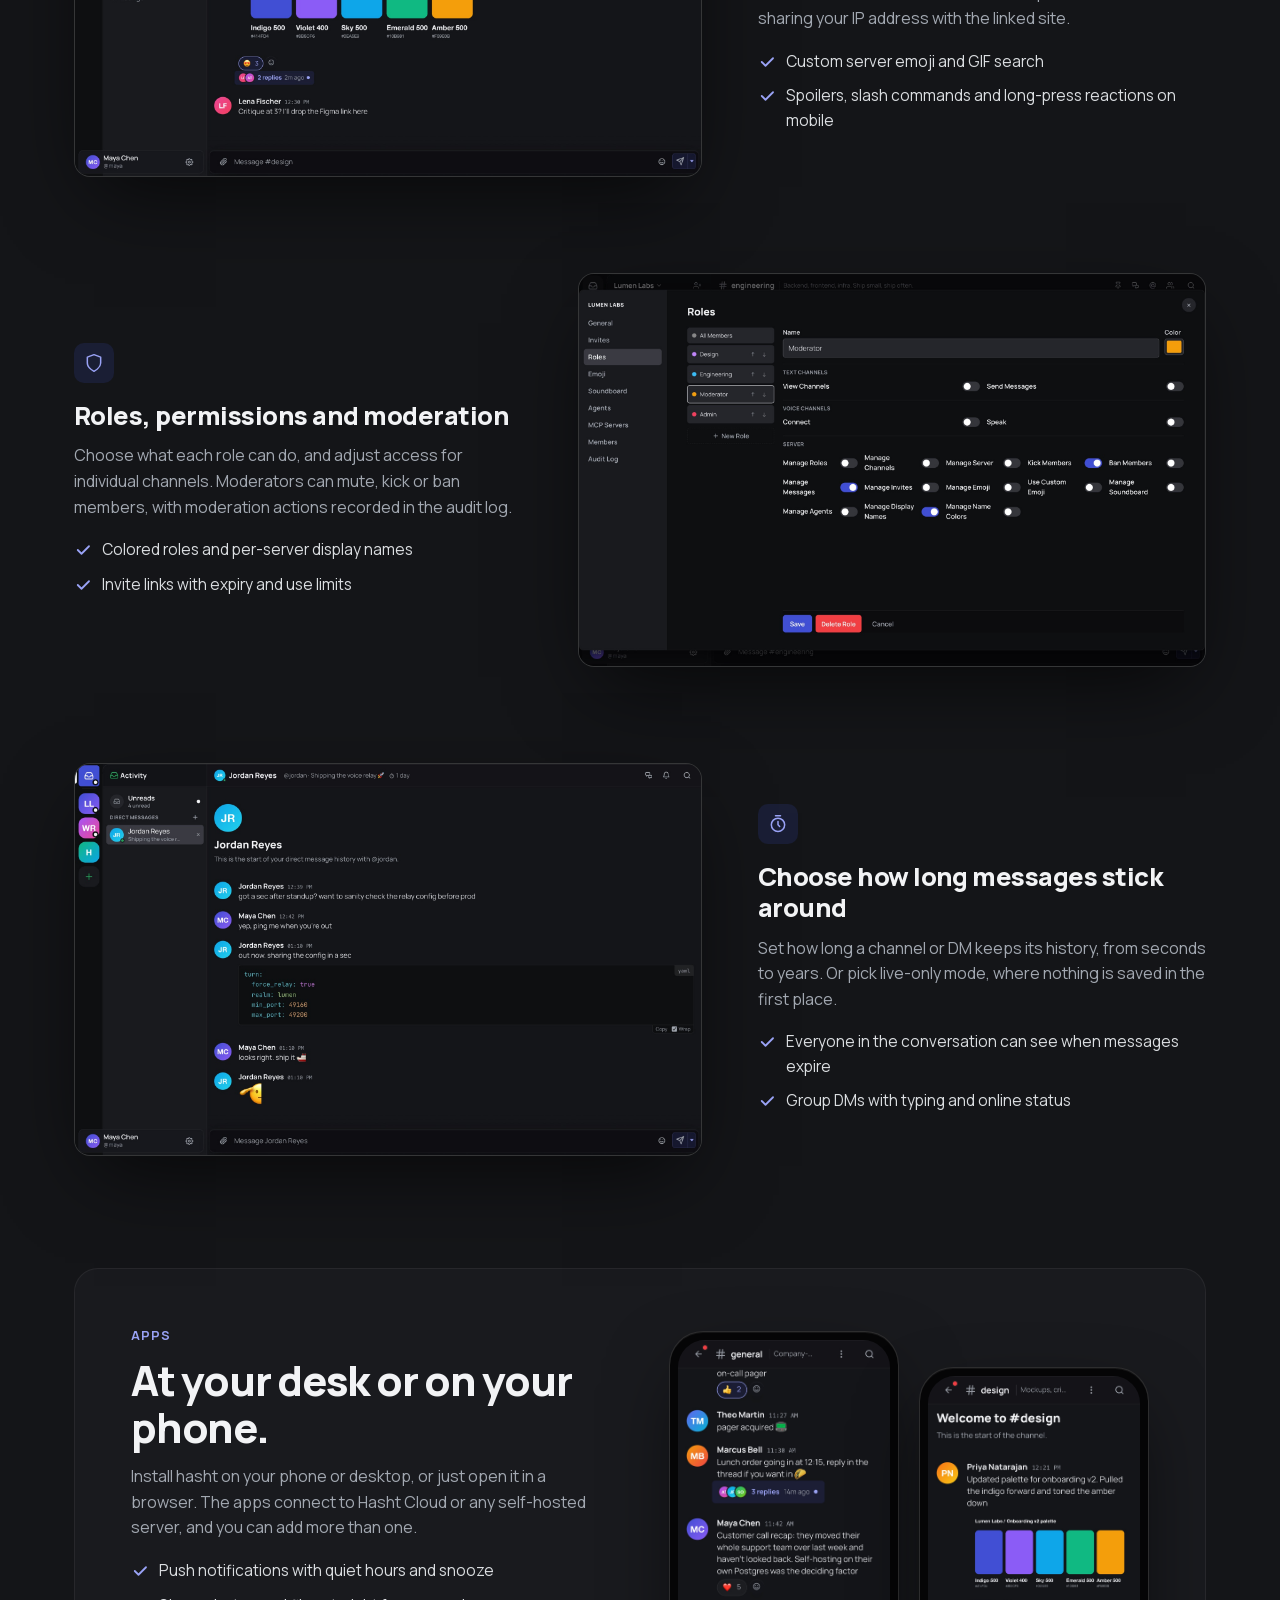
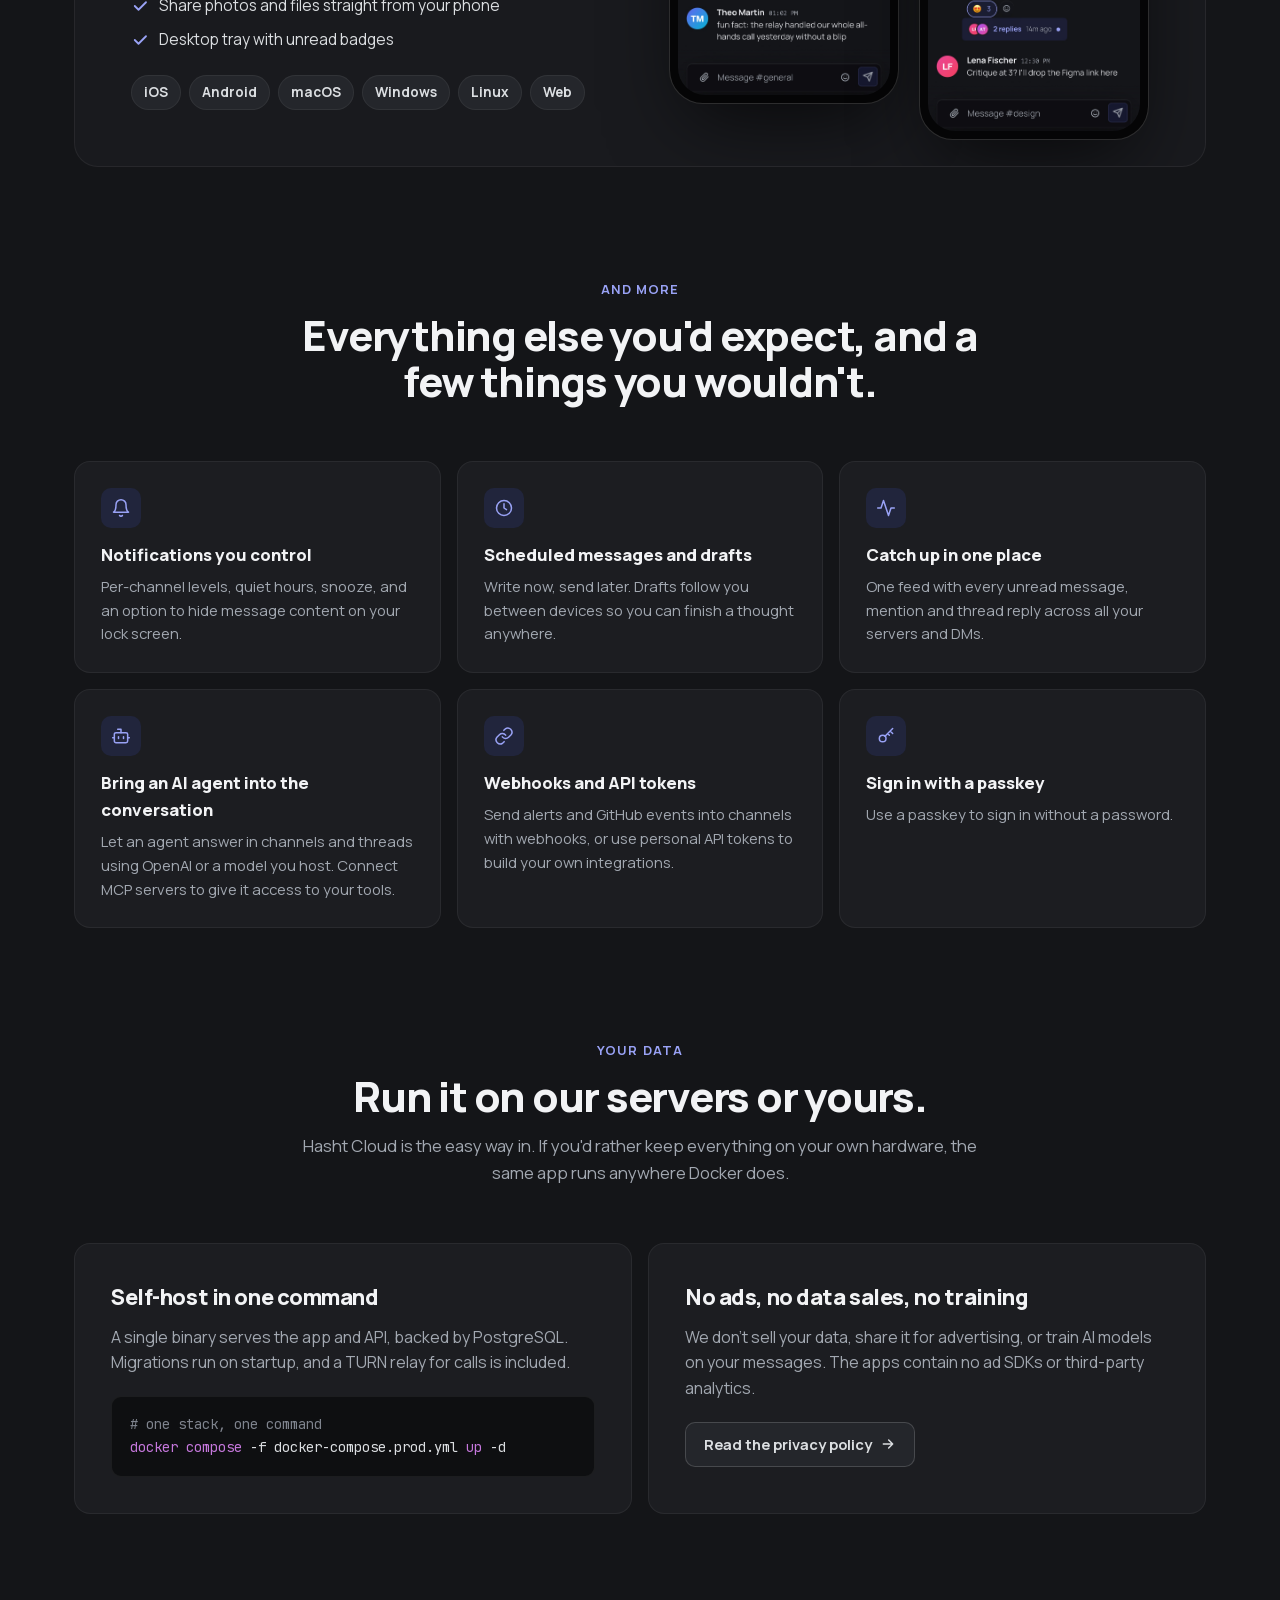
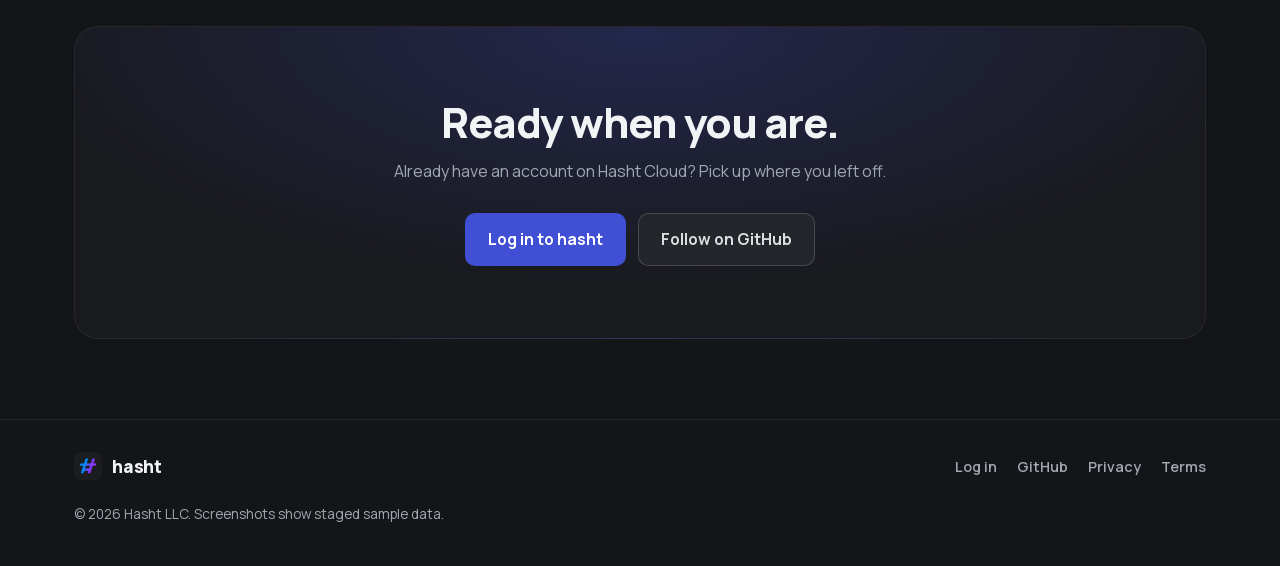
==== commit 96c99923: "Replace the 'And more' section heading" ====
--- a/index.html
+++ b/index.html
@@ -422,7 +422,7 @@
       <div class="wrap">
         <div class="section-head reveal">
           <span class="kicker">And more</span>
-          <h2>The details that make it feel finished.</h2>
+          <h2>Everything else you'd expect, and a few things you wouldn't.</h2>
         </div>
         <div class="grid">
           <div class="card reveal">
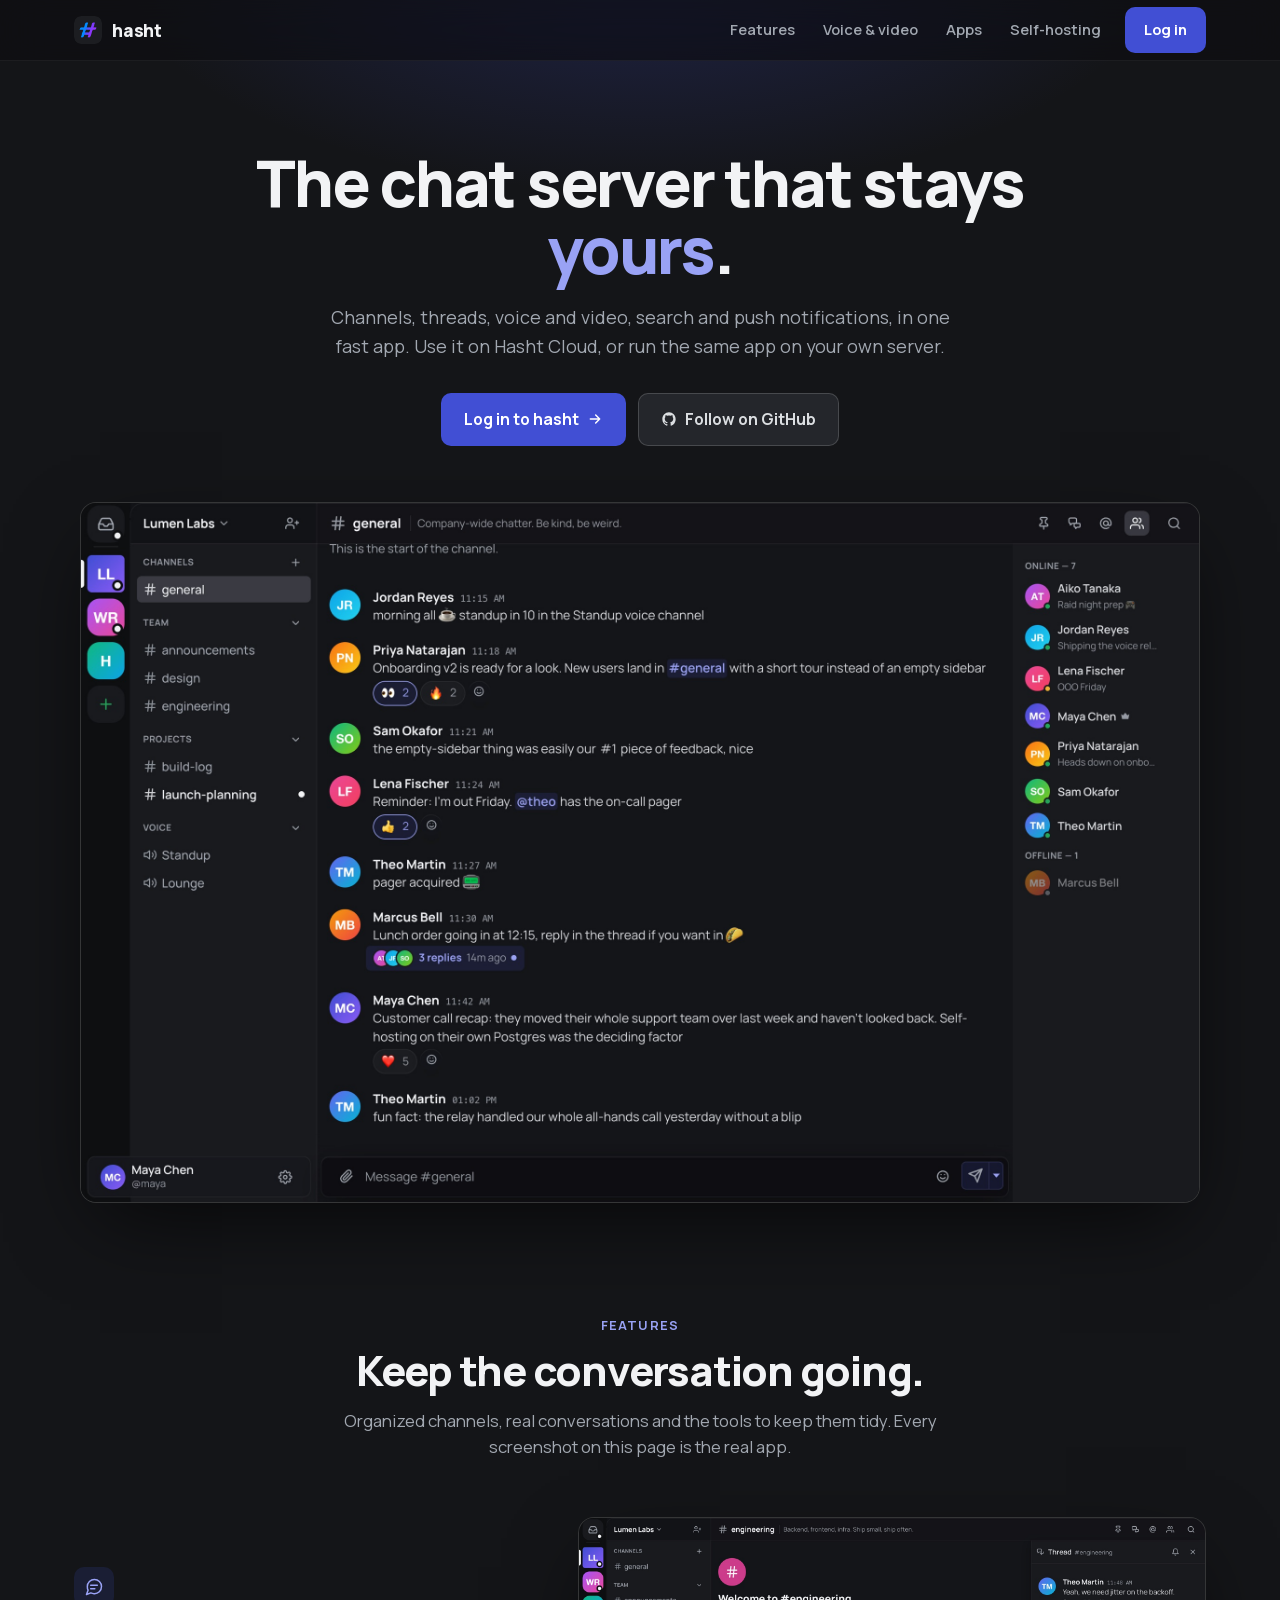
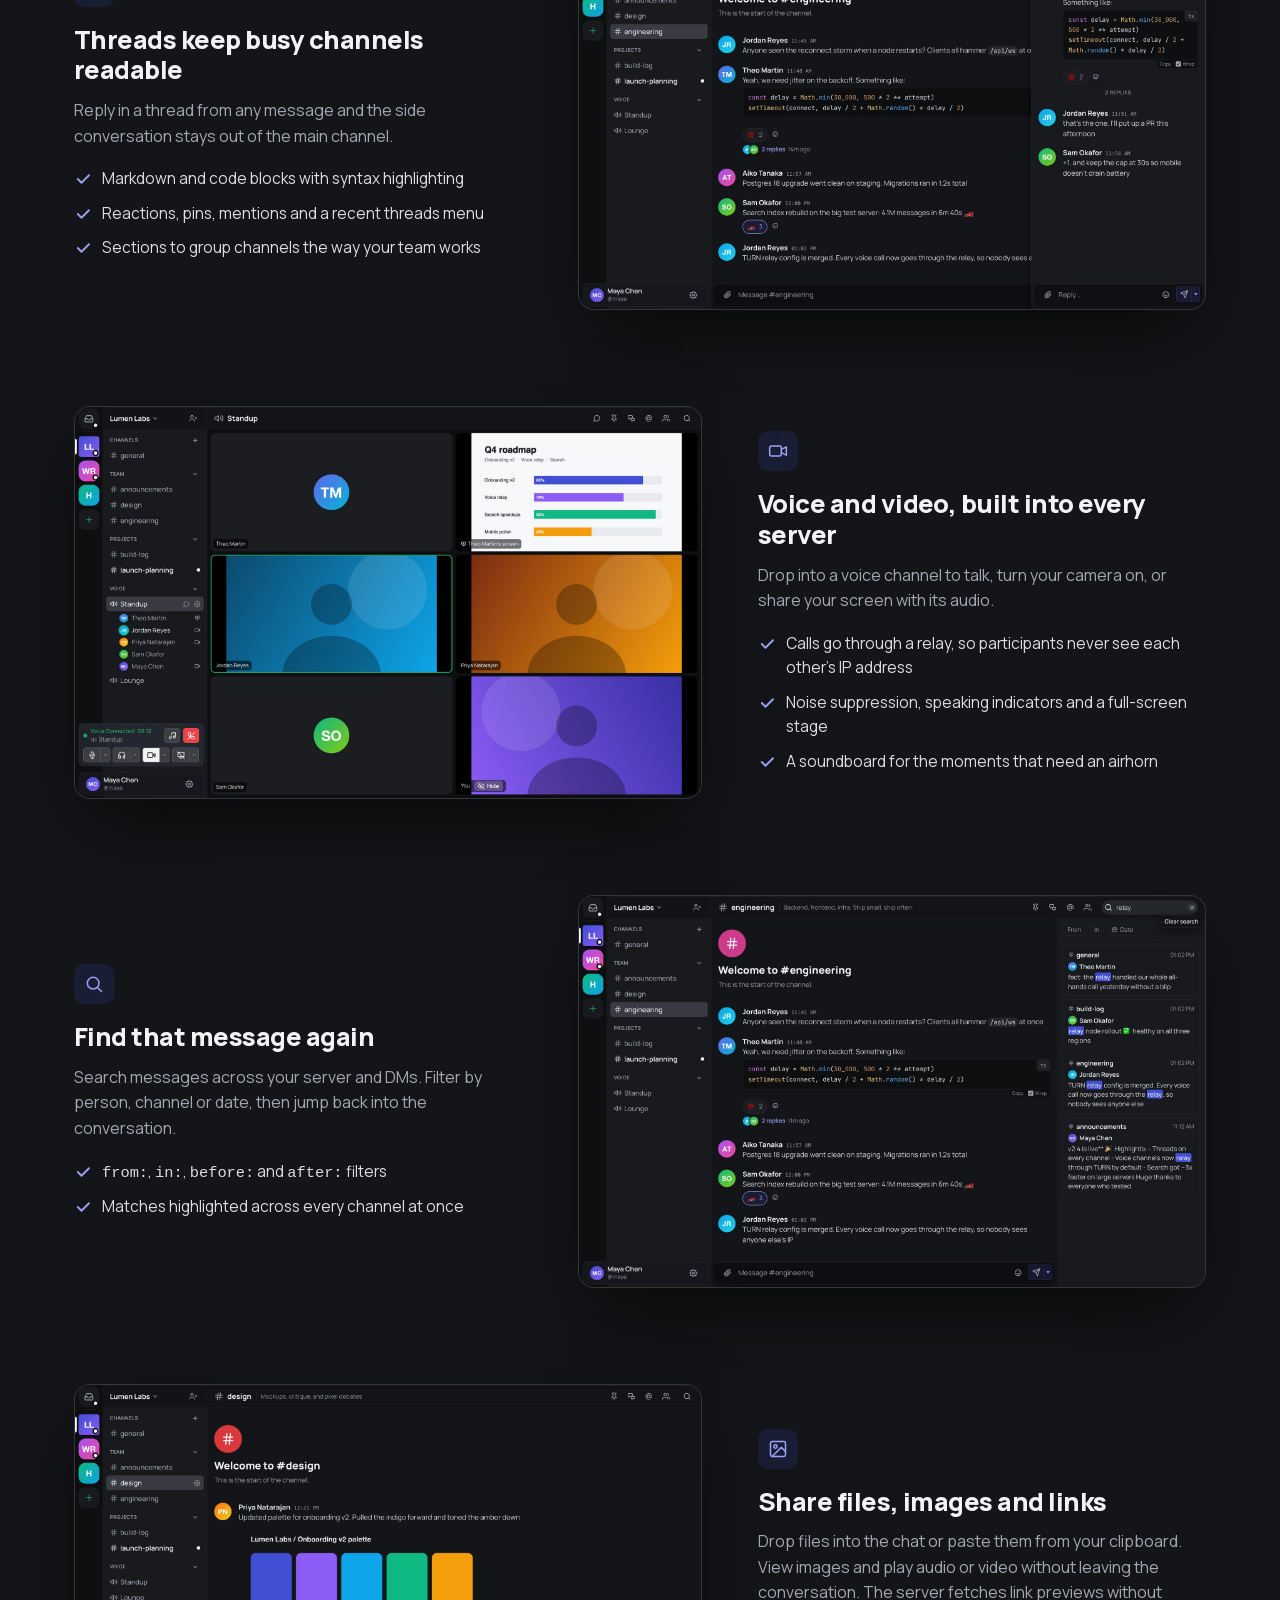
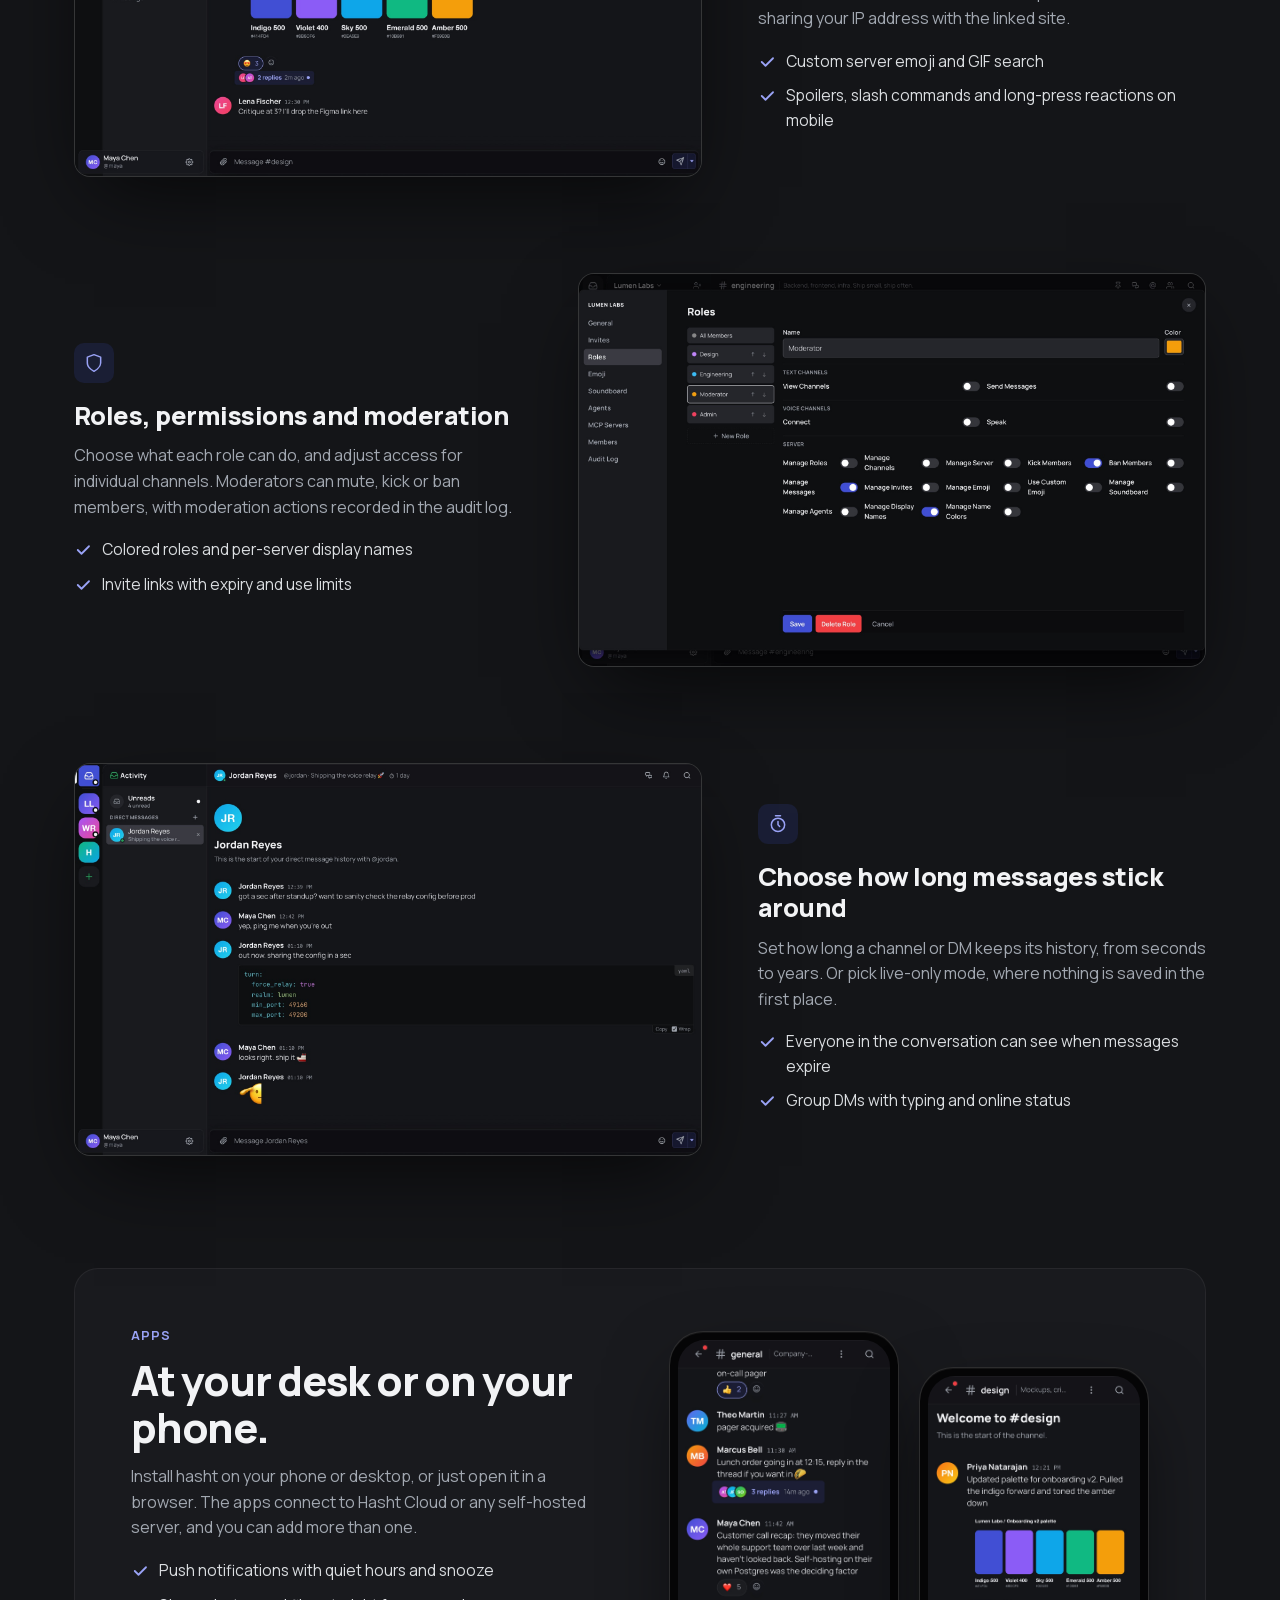
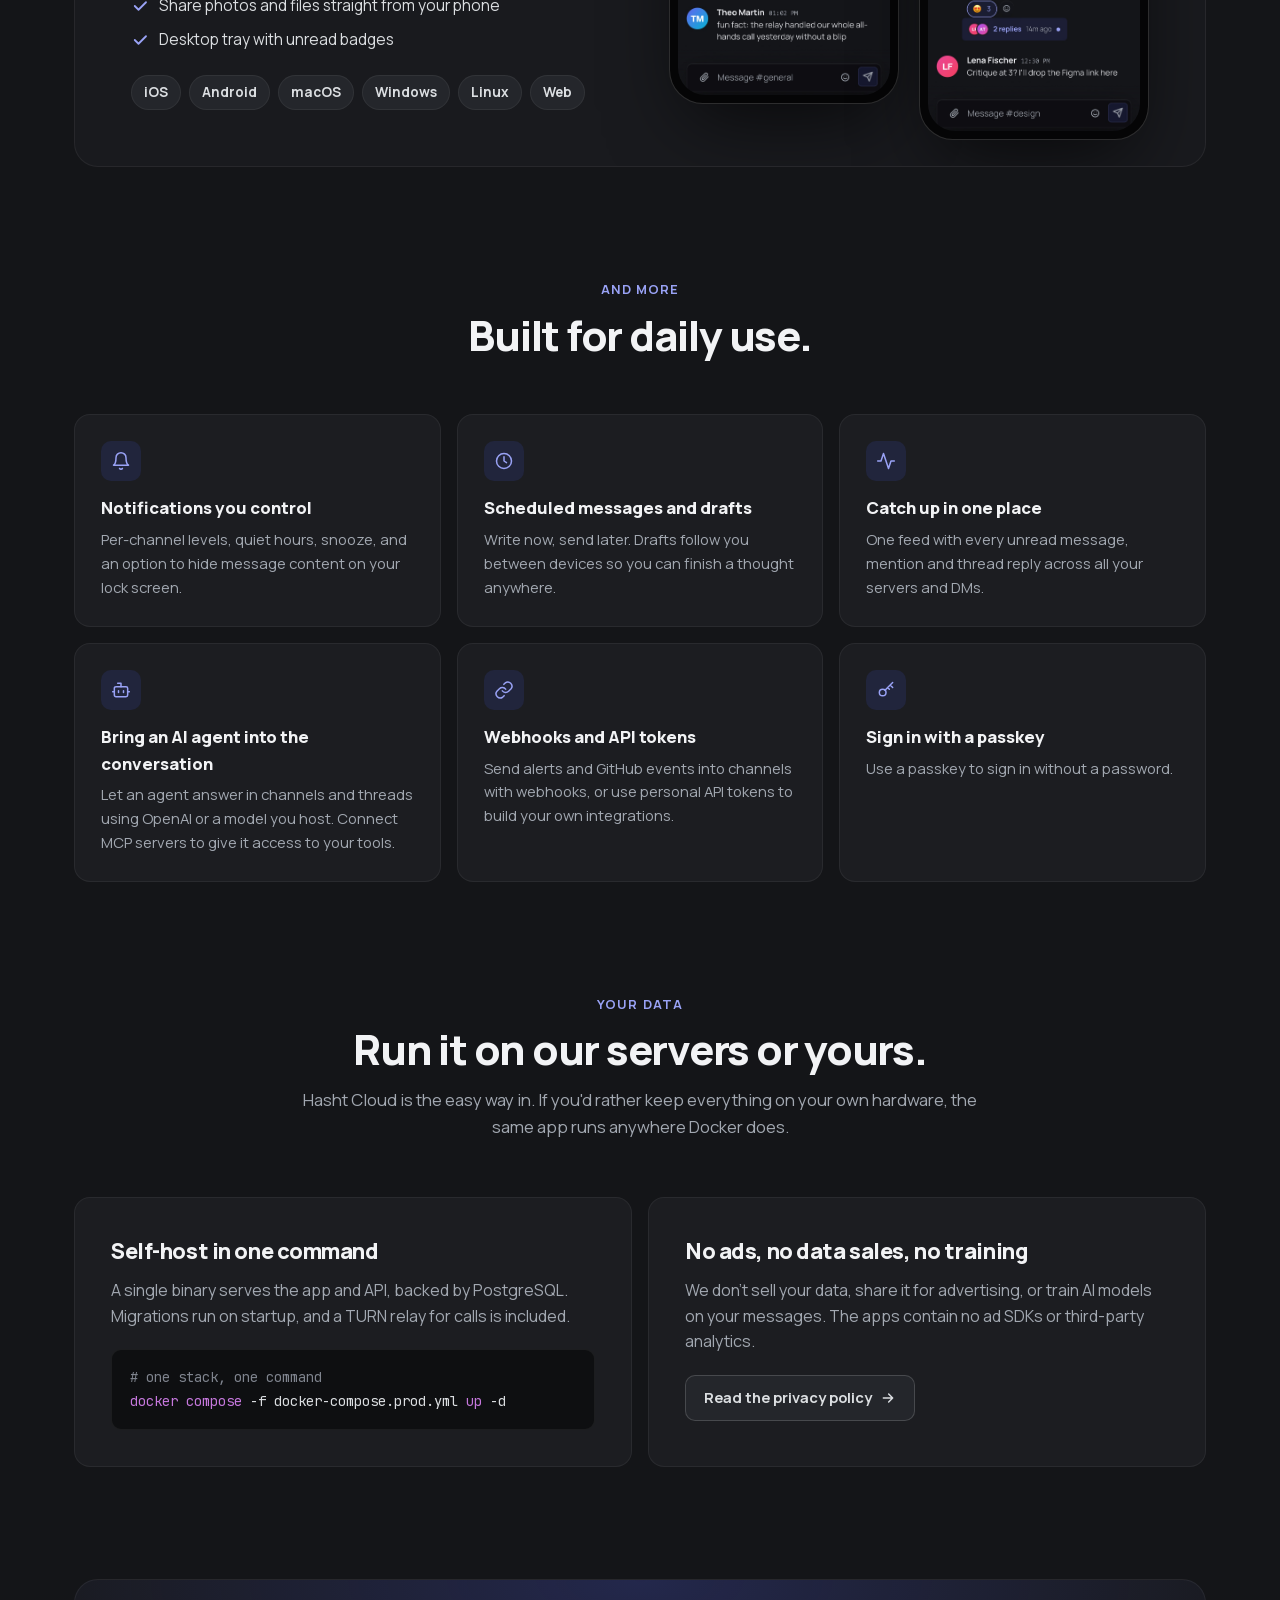
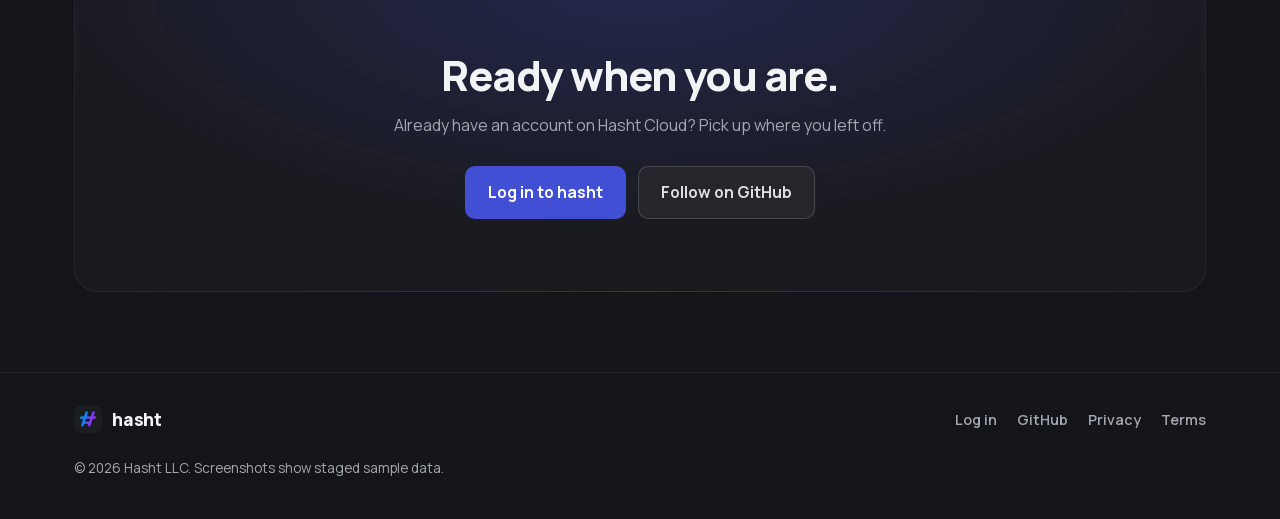
==== commit b8d424ad: "Change the cards section heading to 'Built for daily use.'" ====
--- a/index.html
+++ b/index.html
@@ -422,7 +422,7 @@
       <div class="wrap">
         <div class="section-head reveal">
           <span class="kicker">And more</span>
-          <h2>Everything else you'd expect, and a few things you wouldn't.</h2>
+          <h2>Built for daily use.</h2>
         </div>
         <div class="grid">
           <div class="card reveal">
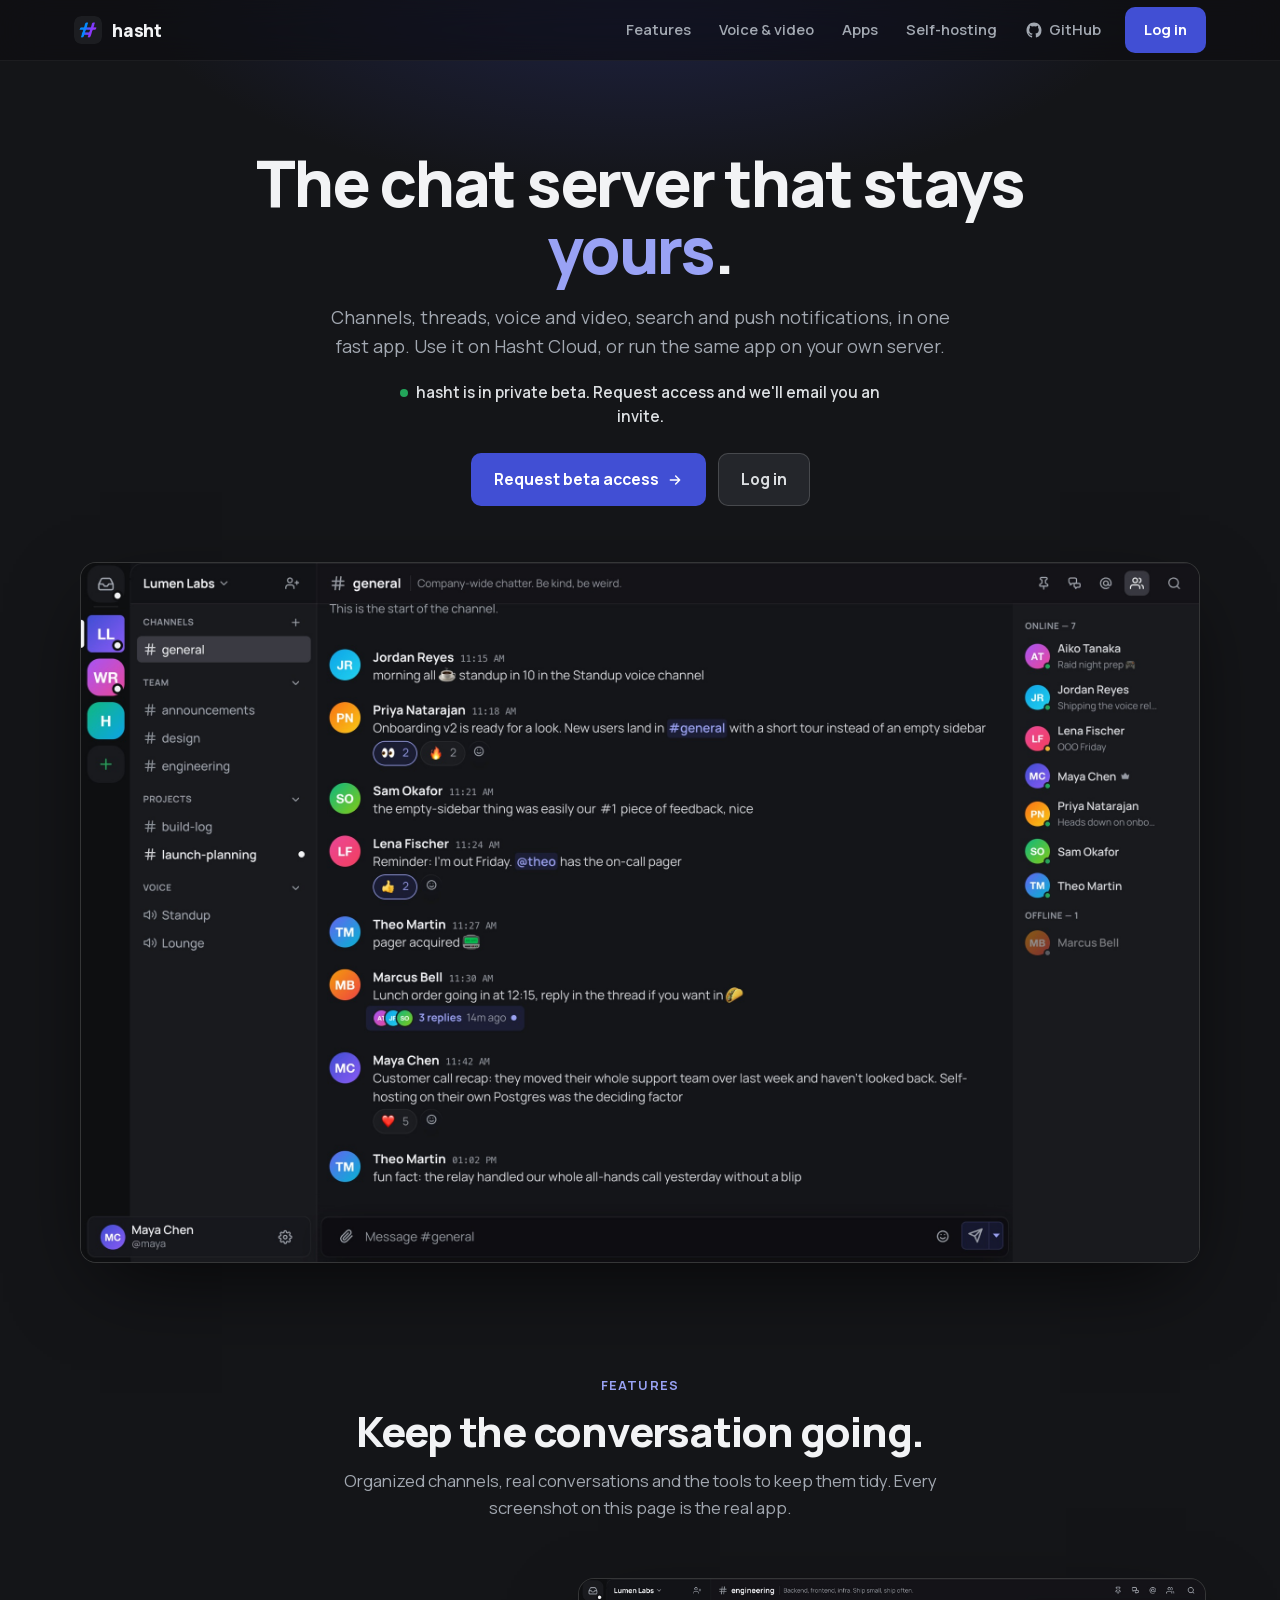
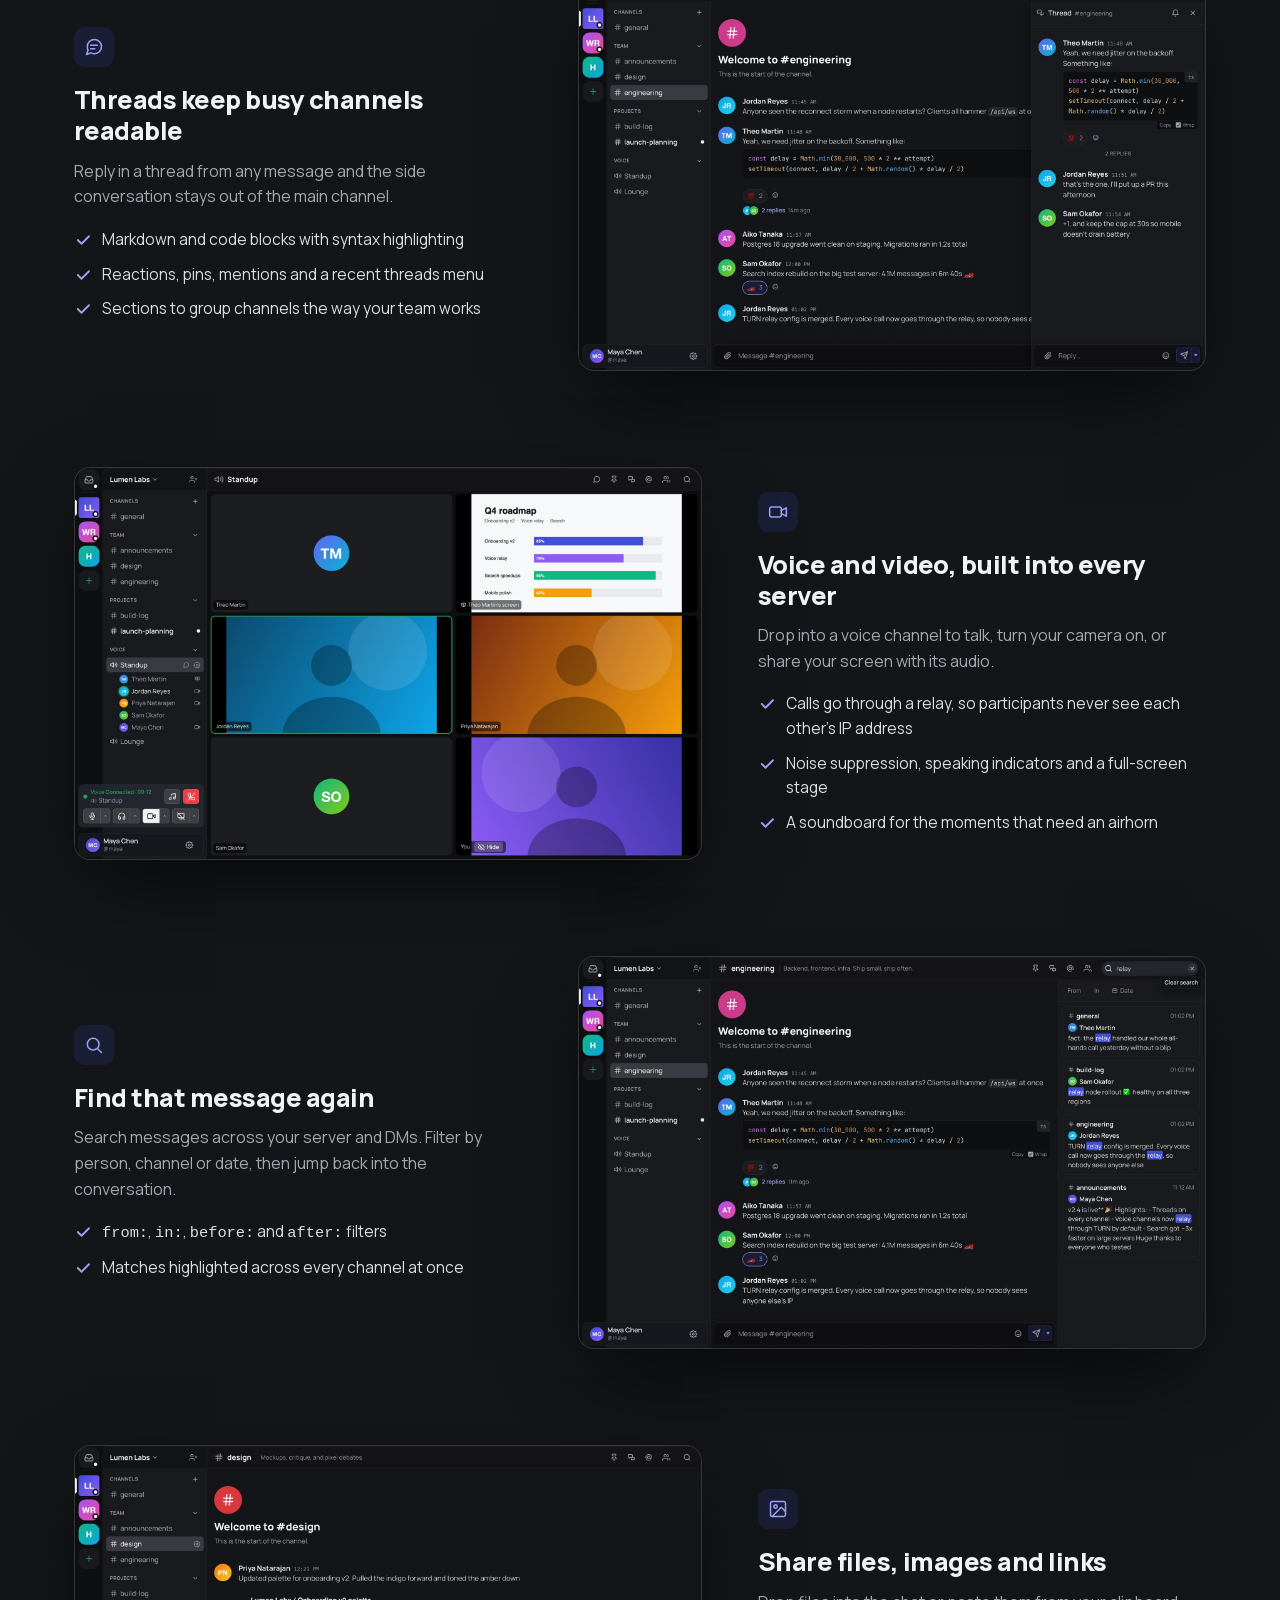
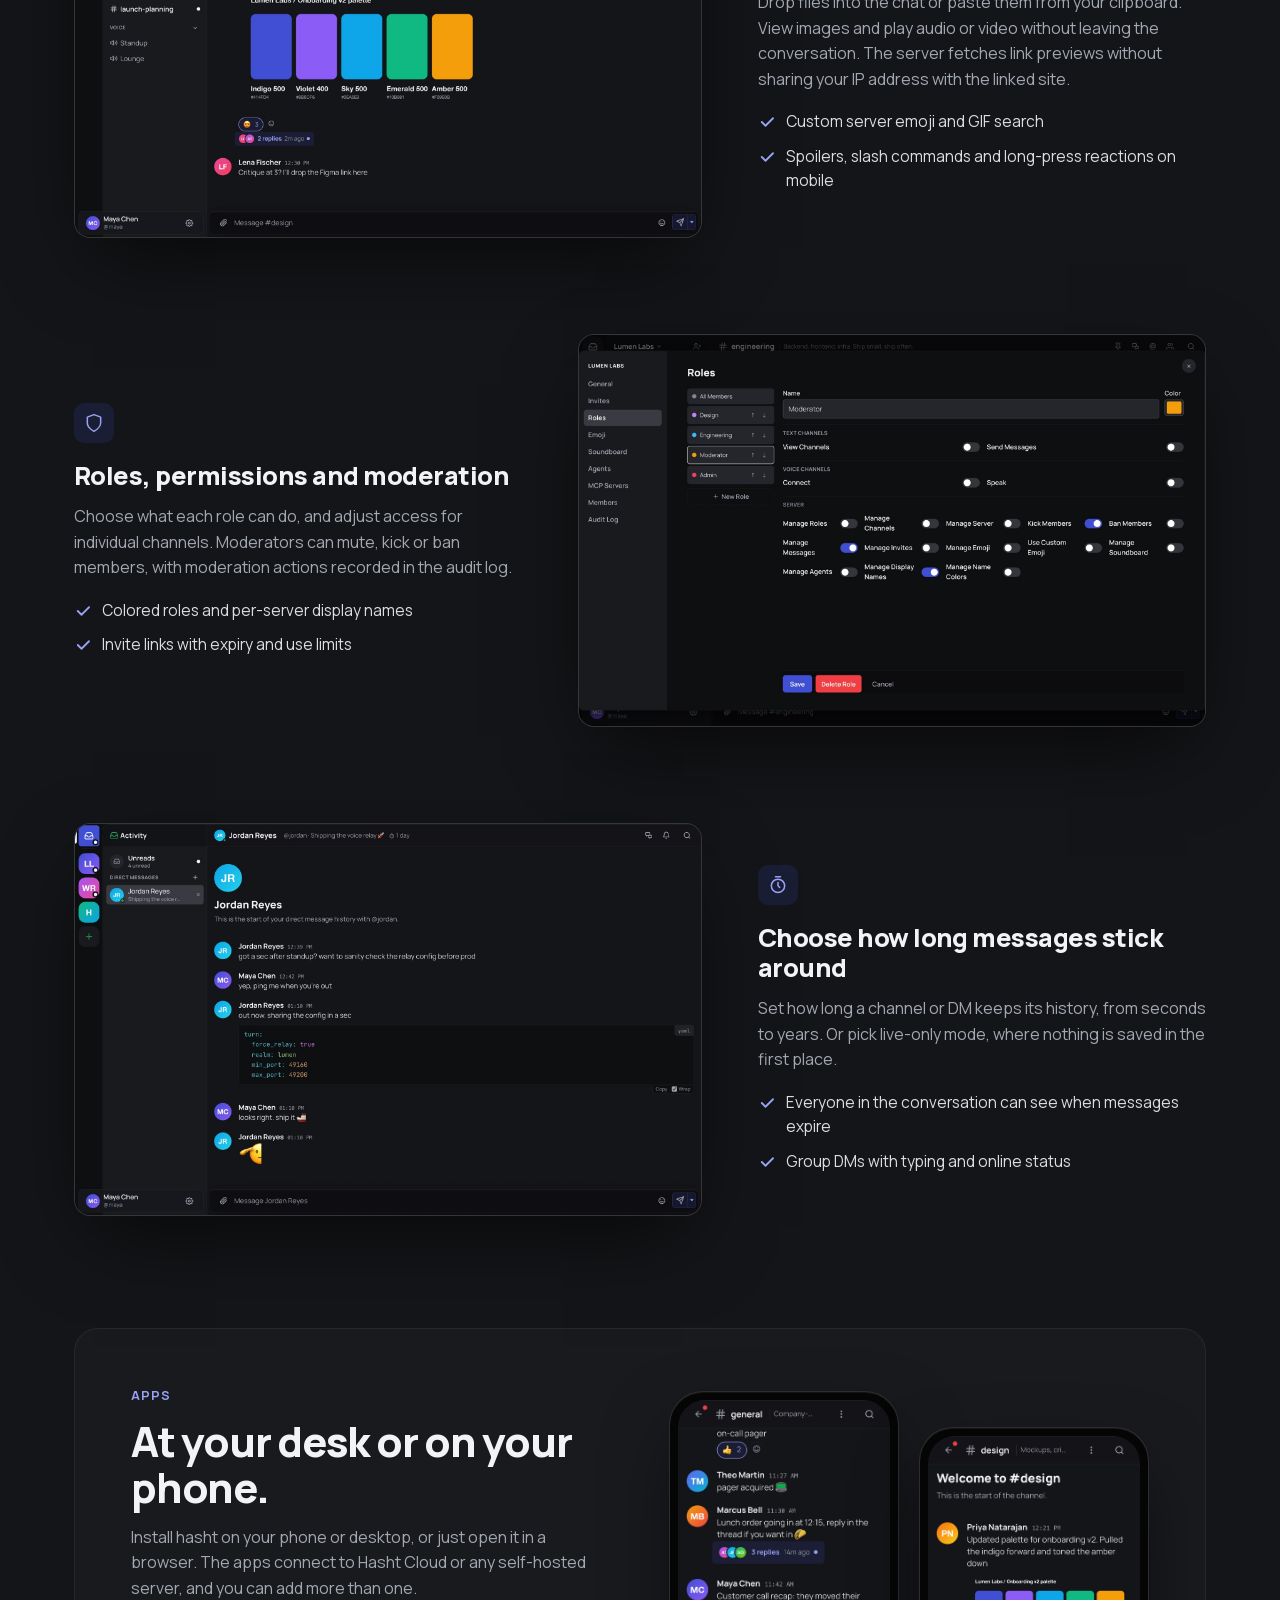
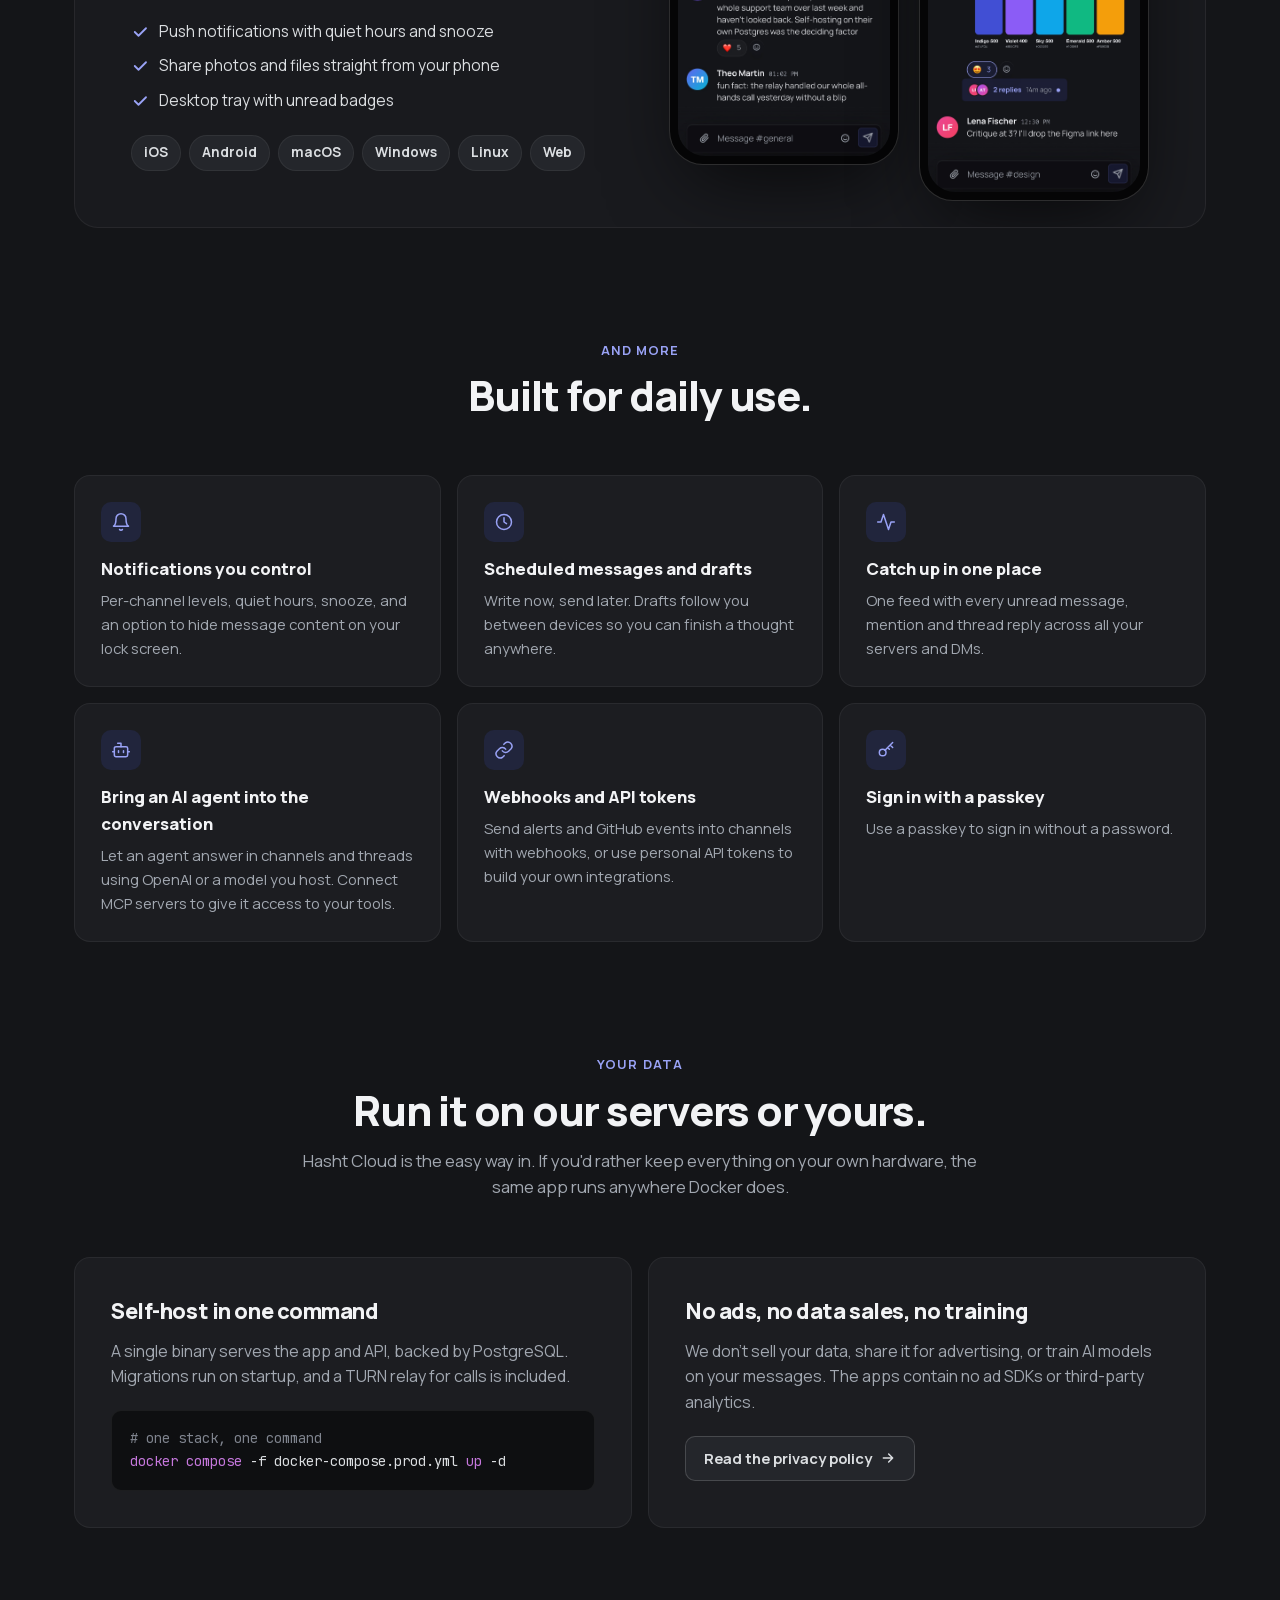
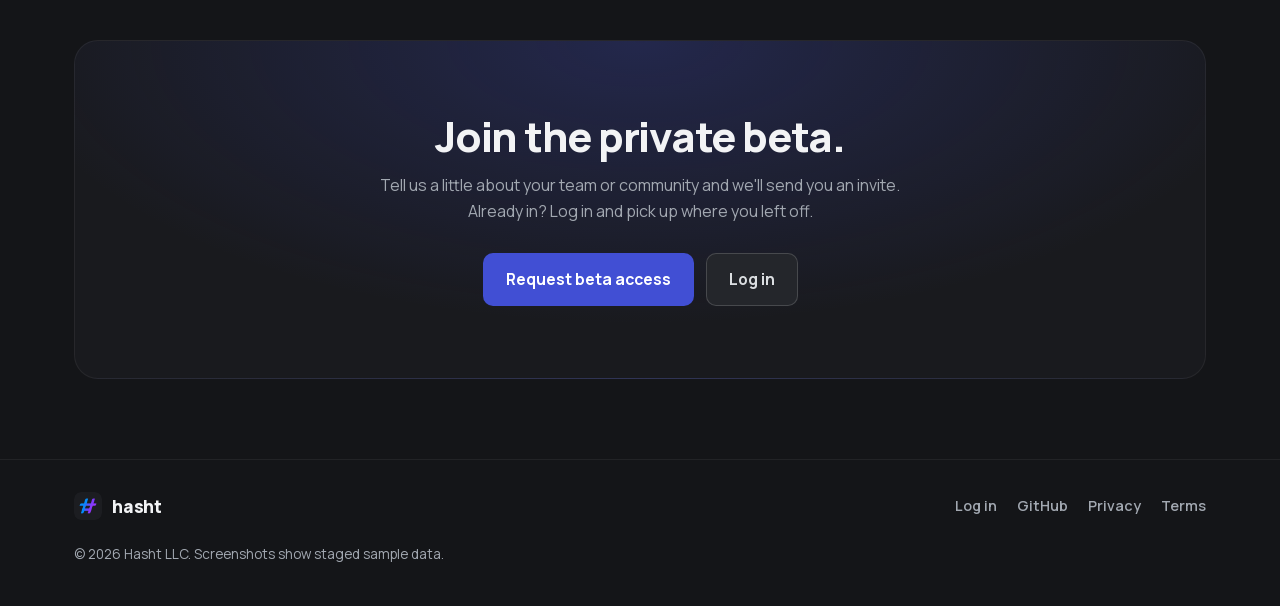
==== commit ab96e0cb: "Mark site as private beta with request-access email, add GitHub to nav" ====
--- a/index.html
+++ b/index.html
@@ -90,7 +90,12 @@
     }
     .nav-links a:not(.btn):hover { color: var(--text-bright); background: var(--bg-hover); }
     .nav-links .btn { margin-left: 8px; }
-    @media (max-width: 760px) { .nav-links a:not(.btn) { display: none; } }
+    .nav-links .nav-gh { display: inline-flex; align-items: center; gap: 6px; }
+    .nav-gh svg { width: 18px; height: 18px; }
+    @media (max-width: 760px) {
+      .nav-links a:not(.btn):not(.nav-gh) { display: none; }
+      .nav-gh span { display: none; }
+    }
 
     .btn {
       display: inline-flex; align-items: center; justify-content: center; gap: 8px;
@@ -120,6 +125,11 @@
     }
     h1 .accent { color: var(--brand-text); }
     .lede { font-size: 1.12rem; color: var(--text-muted); max-width: 620px; margin: 0 auto 32px; }
+    .beta-note { color: var(--text-normal); font-weight: 600; font-size: 0.95rem; margin: -12px auto 24px; max-width: 520px; }
+    .beta-note .dot {
+      display: inline-block; width: 8px; height: 8px; border-radius: 50%;
+      background: var(--success); margin-right: 8px; vertical-align: 0.08em;
+    }
     .hero-actions { display: flex; gap: 12px; justify-content: center; flex-wrap: wrap; margin-bottom: 56px; }
 
     /* Screenshot frame, styled like the app's own floating surfaces */
@@ -268,6 +278,7 @@
         <a href="#voice">Voice &amp; video</a>
         <a href="#apps">Apps</a>
         <a href="#self-host">Self-hosting</a>
+        <a href="https://github.com/hasht-net" target="_blank" rel="noopener" class="nav-gh" aria-label="hasht on GitHub"><svg viewBox="0 0 24 24" fill="currentColor" aria-hidden="true"><path d="M12 2C6.48 2 2 6.58 2 12.25c0 4.53 2.87 8.37 6.84 9.73.5.1.68-.22.68-.5 0-.24-.01-1.04-.01-1.88-2.78.62-3.37-1.22-3.37-1.22-.46-1.2-1.11-1.52-1.11-1.52-.91-.64.07-.63.07-.63 1 .07 1.53 1.05 1.53 1.05.9 1.58 2.34 1.12 2.91.86.09-.67.35-1.12.64-1.38-2.22-.26-4.56-1.14-4.56-5.06 0-1.12.39-2.03 1.03-2.75-.1-.26-.45-1.31.1-2.73 0 0 .84-.28 2.75 1.05a9.3 9.3 0 0 1 5 0c1.91-1.33 2.75-1.05 2.75-1.05.55 1.42.2 2.47.1 2.73.64.72 1.03 1.63 1.03 2.75 0 3.93-2.35 4.79-4.58 5.05.36.32.68.94.68 1.9 0 1.37-.01 2.47-.01 2.81 0 .27.18.6.69.5A10.26 10.26 0 0 0 22 12.25C22 6.58 17.52 2 12 2Z"/></svg><span>GitHub</span></a>
         <a href="https://chat.hasht.net" class="btn btn-primary">Log in</a>
       </div>
     </div>
@@ -280,15 +291,13 @@
         Channels, threads, voice and video, search and push notifications, in one fast app.
         Use it on Hasht Cloud, or run the same app on your own server.
       </p>
+      <p class="beta-note"><span class="dot"></span>hasht is in private beta. Request access and we'll email you an invite.</p>
       <div class="hero-actions">
-        <a href="https://chat.hasht.net" class="btn btn-primary btn-lg">
-          Log in to hasht
+        <a href="mailto:support@hasht.net?subject=hasht%20beta%20access%20request&amp;body=Hi%20hasht%20team%2C%0A%0AI%27d%20like%20to%20join%20the%20private%20beta.%0A%0AName%3A%0ATeam%20or%20community%3A%0ARoughly%20how%20many%20people%3A%0AWhat%20you%27d%20use%20it%20for%3A%0A" class="btn btn-primary btn-lg">
+          Request beta access
           <svg viewBox="0 0 24 24" fill="none" stroke="currentColor" stroke-width="2.2" stroke-linecap="round" stroke-linejoin="round"><path d="M5 12h14M13 6l6 6-6 6"/></svg>
         </a>
-        <a href="https://github.com/hasht-net" target="_blank" rel="noopener" class="btn btn-ghost btn-lg">
-          <svg viewBox="0 0 24 24" fill="currentColor"><path d="M12 2C6.48 2 2 6.58 2 12.25c0 4.53 2.87 8.37 6.84 9.73.5.1.68-.22.68-.5 0-.24-.01-1.04-.01-1.88-2.78.62-3.37-1.22-3.37-1.22-.46-1.2-1.11-1.52-1.11-1.52-.91-.64.07-.63.07-.63 1 .07 1.53 1.05 1.53 1.05.9 1.58 2.34 1.12 2.91.86.09-.67.35-1.12.64-1.38-2.22-.26-4.56-1.14-4.56-5.06 0-1.12.39-2.03 1.03-2.75-.1-.26-.45-1.31.1-2.73 0 0 .84-.28 2.75 1.05a9.3 9.3 0 0 1 5 0c1.91-1.33 2.75-1.05 2.75-1.05.55 1.42.2 2.47.1 2.73.64.72 1.03 1.63 1.03 2.75 0 3.93-2.35 4.79-4.58 5.05.36.32.68.94.68 1.9 0 1.37-.01 2.47-.01 2.81 0 .27.18.6.69.5A10.26 10.26 0 0 0 22 12.25C22 6.58 17.52 2 12 2Z"/></svg>
-          Follow on GitHub
-        </a>
+        <a href="https://chat.hasht.net" class="btn btn-ghost btn-lg">Log in</a>
       </div>
       <div class="shot">
         <img src="assets/screenshots/hero.jpg" width="2400" height="1500"
@@ -484,11 +493,11 @@
         </div>
 
         <div class="cta reveal">
-          <h2>Ready when you are.</h2>
-          <p>Already have an account on Hasht Cloud? Pick up where you left off.</p>
+          <h2>Join the private beta.</h2>
+          <p>Tell us a little about your team or community and we'll send you an invite. Already in? Log in and pick up where you left off.</p>
           <div class="hero-actions">
-            <a href="https://chat.hasht.net" class="btn btn-primary btn-lg">Log in to hasht</a>
-            <a href="https://github.com/hasht-net" target="_blank" rel="noopener" class="btn btn-ghost btn-lg">Follow on GitHub</a>
+            <a href="mailto:support@hasht.net?subject=hasht%20beta%20access%20request&amp;body=Hi%20hasht%20team%2C%0A%0AI%27d%20like%20to%20join%20the%20private%20beta.%0A%0AName%3A%0ATeam%20or%20community%3A%0ARoughly%20how%20many%20people%3A%0AWhat%20you%27d%20use%20it%20for%3A%0A" class="btn btn-primary btn-lg">Request beta access</a>
+            <a href="https://chat.hasht.net" class="btn btn-ghost btn-lg">Log in</a>
           </div>
         </div>
       </div>
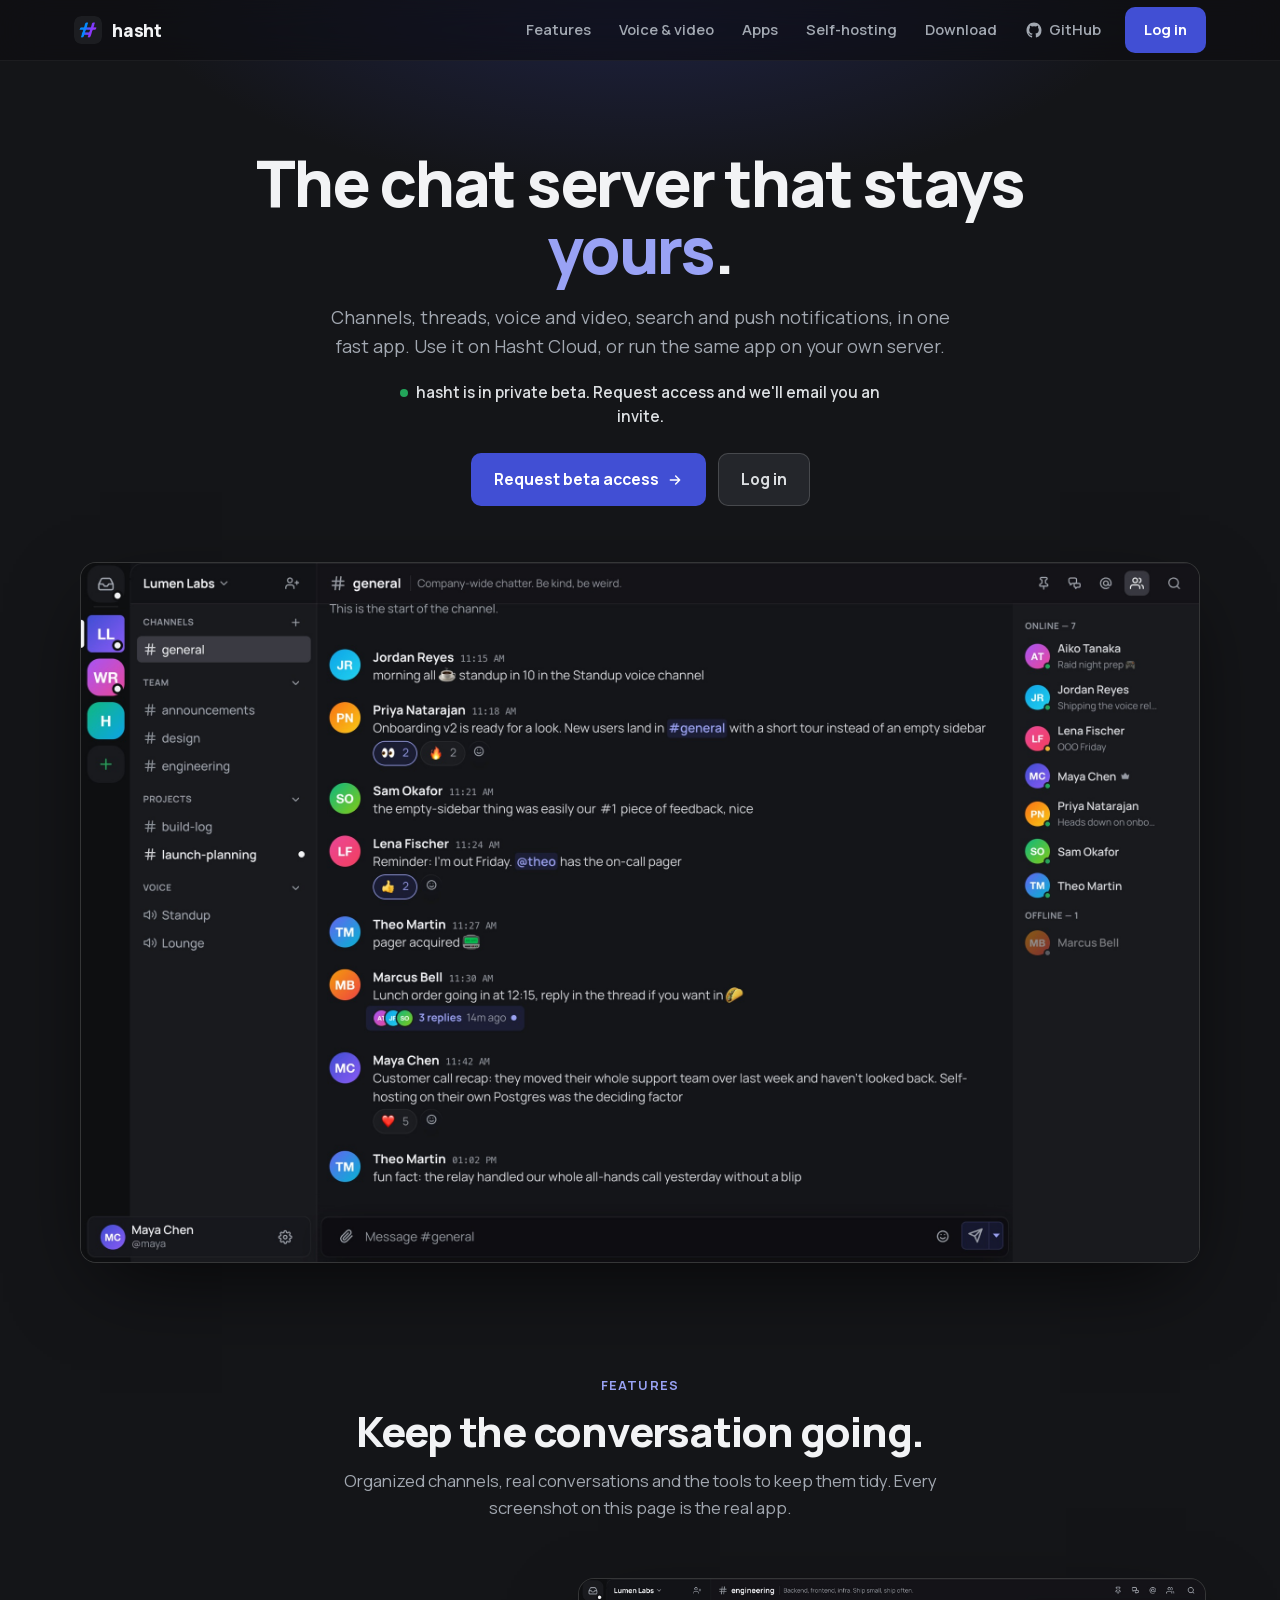
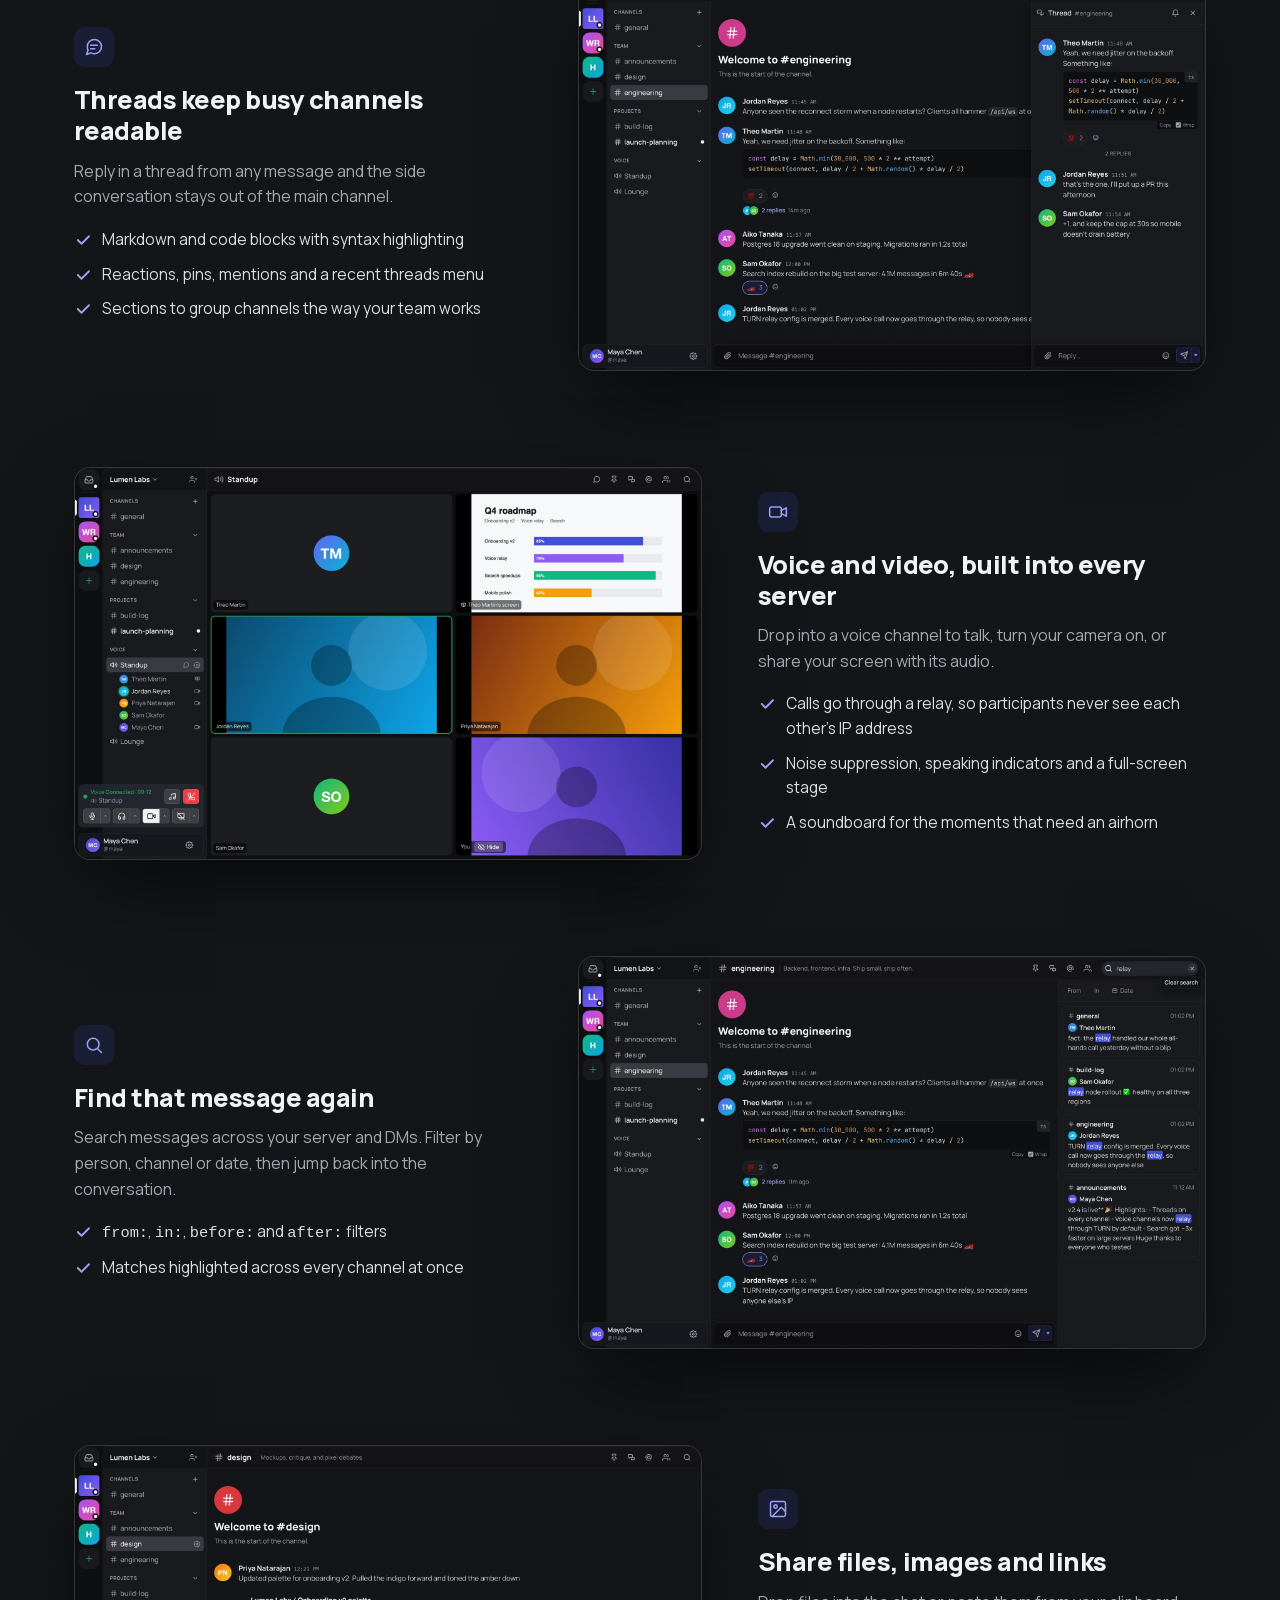
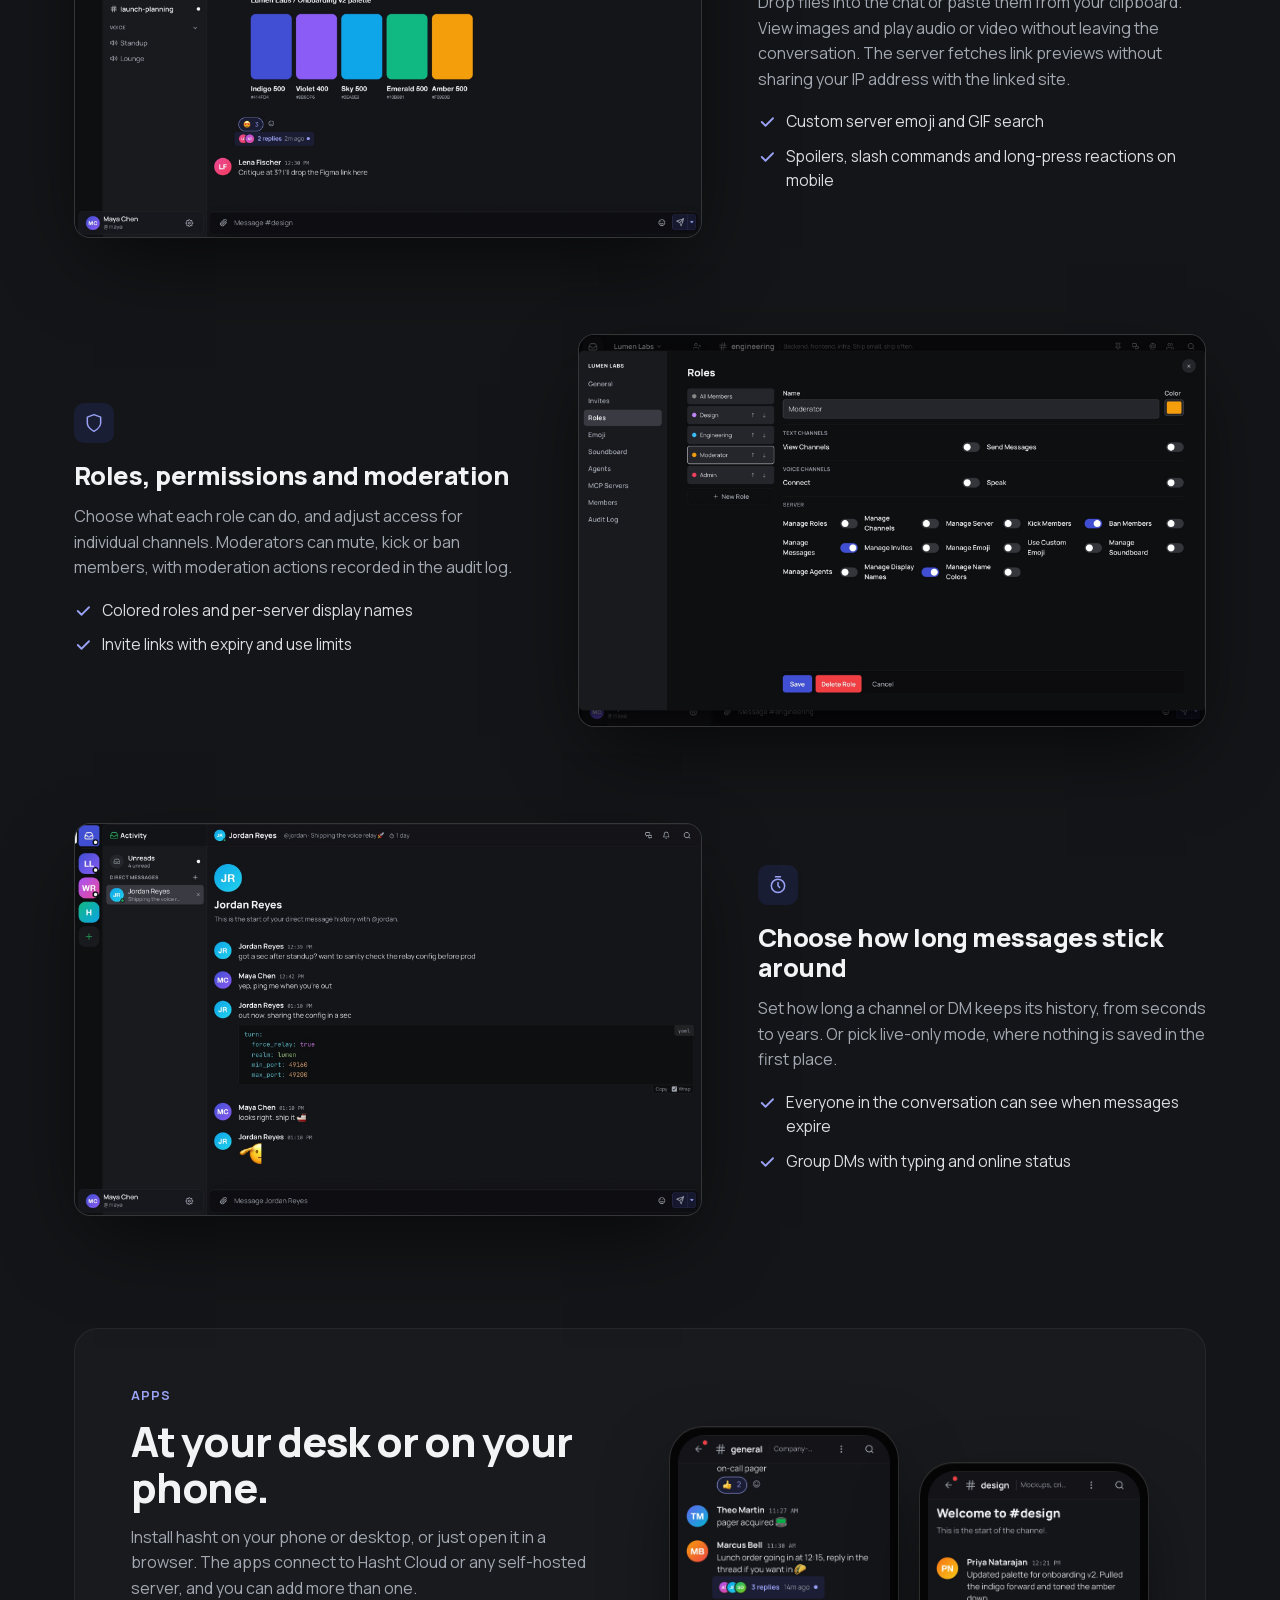
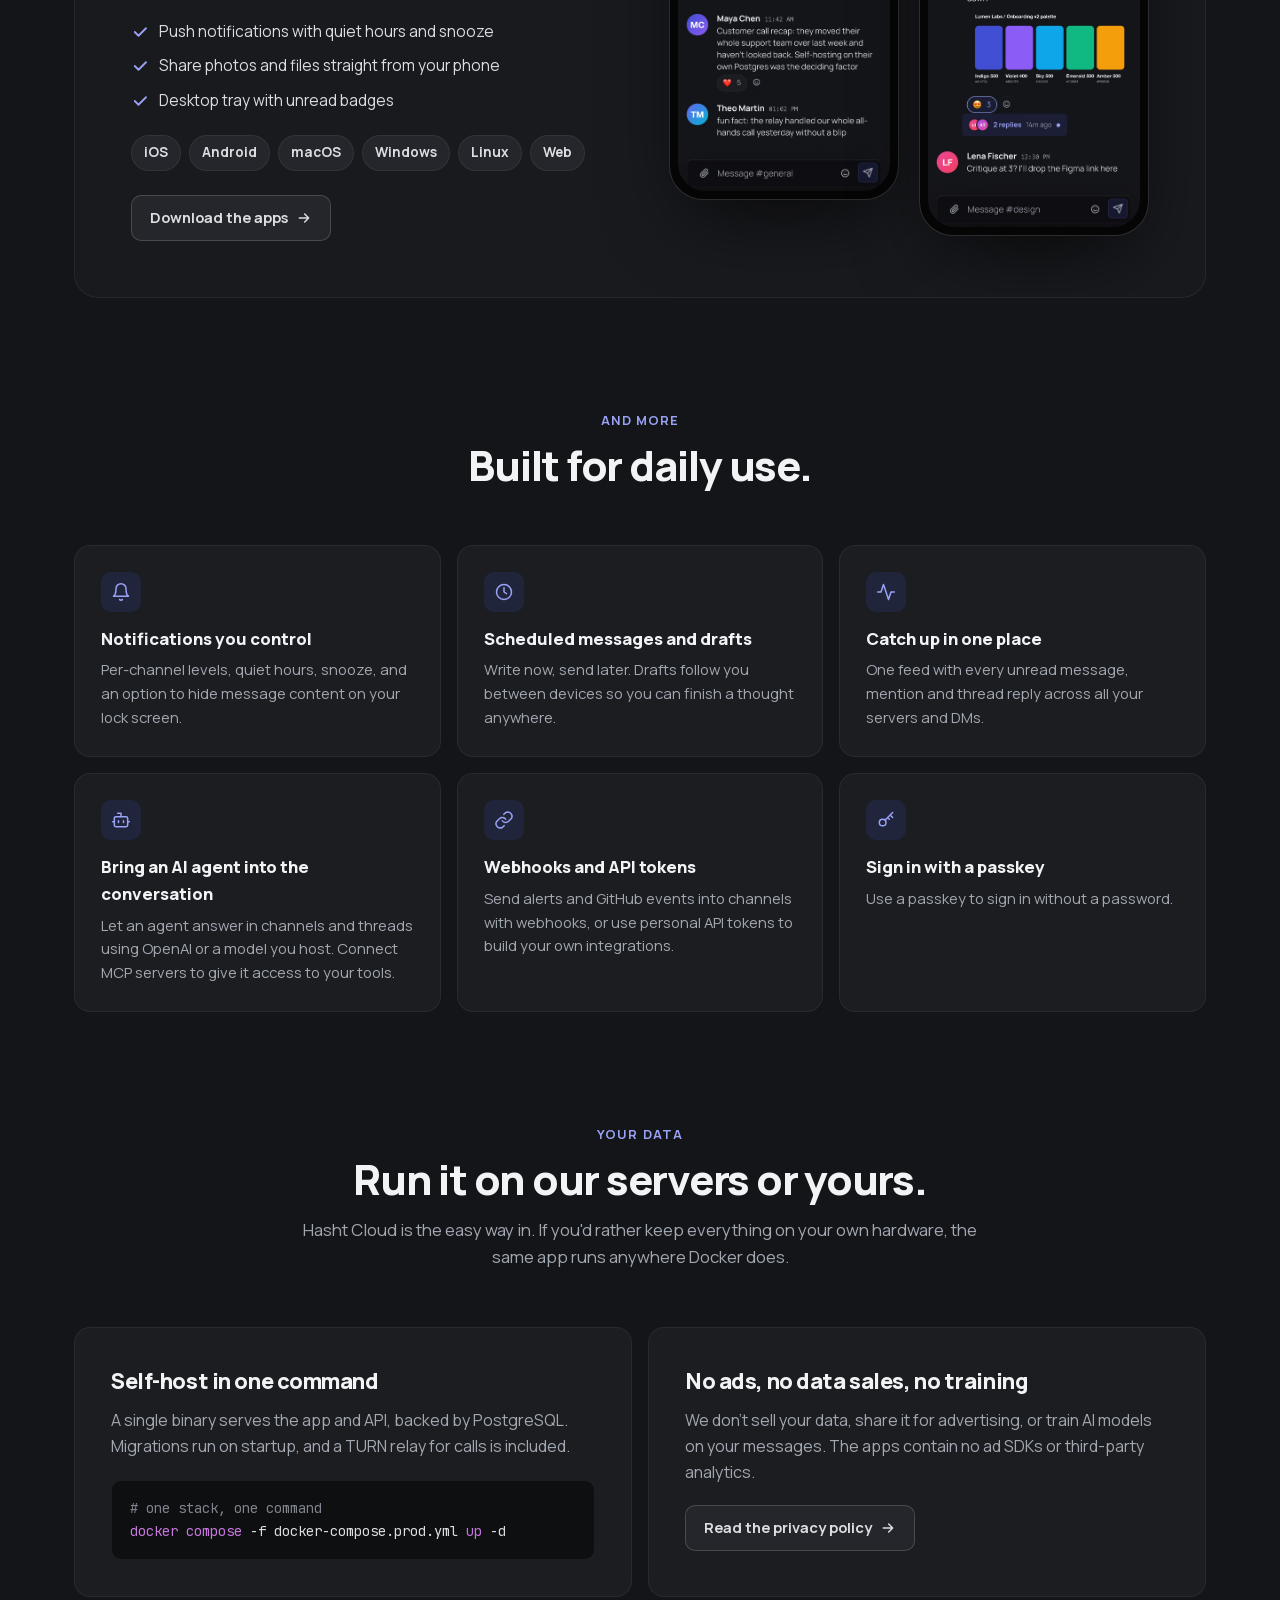
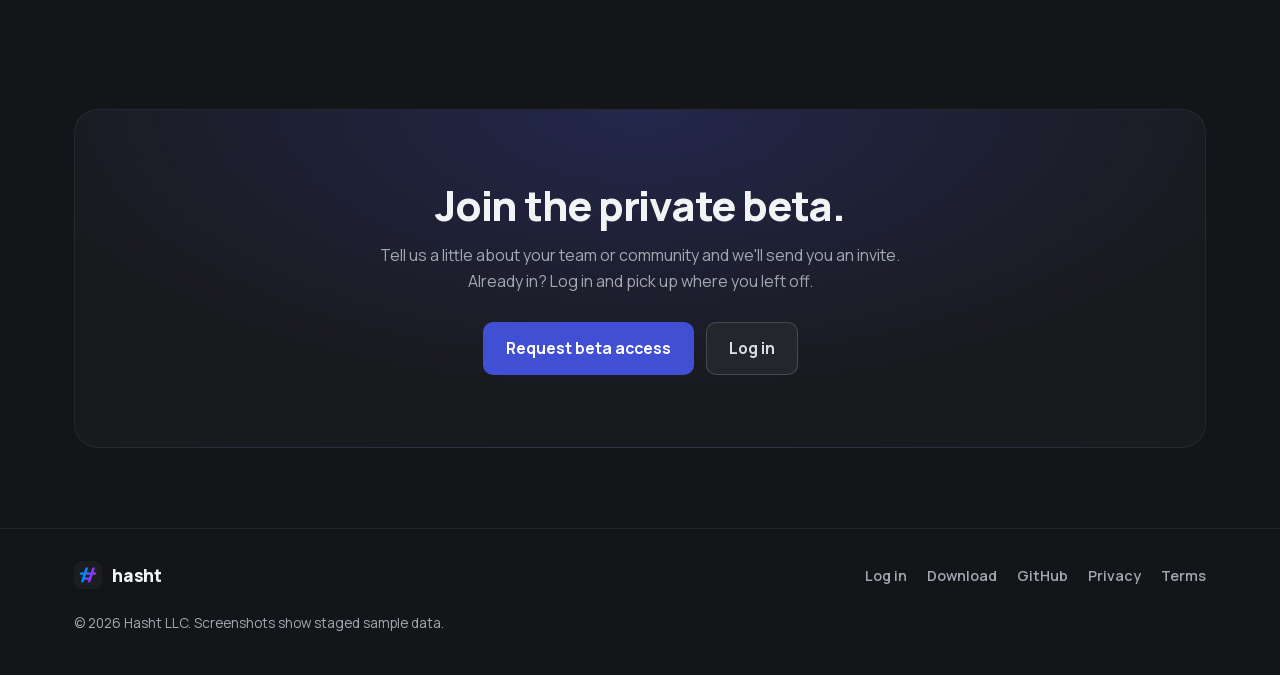
==== commit e4c77629: "Add a download page that detects the visitor's platform and links the latest GitHub releases" ====
--- a/index.html
+++ b/index.html
@@ -278,6 +278,7 @@
         <a href="#voice">Voice &amp; video</a>
         <a href="#apps">Apps</a>
         <a href="#self-host">Self-hosting</a>
+        <a href="/download">Download</a>
         <a href="https://github.com/hasht-net" target="_blank" rel="noopener" class="nav-gh" aria-label="hasht on GitHub"><svg viewBox="0 0 24 24" fill="currentColor" aria-hidden="true"><path d="M12 2C6.48 2 2 6.58 2 12.25c0 4.53 2.87 8.37 6.84 9.73.5.1.68-.22.68-.5 0-.24-.01-1.04-.01-1.88-2.78.62-3.37-1.22-3.37-1.22-.46-1.2-1.11-1.52-1.11-1.52-.91-.64.07-.63.07-.63 1 .07 1.53 1.05 1.53 1.05.9 1.58 2.34 1.12 2.91.86.09-.67.35-1.12.64-1.38-2.22-.26-4.56-1.14-4.56-5.06 0-1.12.39-2.03 1.03-2.75-.1-.26-.45-1.31.1-2.73 0 0 .84-.28 2.75 1.05a9.3 9.3 0 0 1 5 0c1.91-1.33 2.75-1.05 2.75-1.05.55 1.42.2 2.47.1 2.73.64.72 1.03 1.63 1.03 2.75 0 3.93-2.35 4.79-4.58 5.05.36.32.68.94.68 1.9 0 1.37-.01 2.47-.01 2.81 0 .27.18.6.69.5A10.26 10.26 0 0 0 22 12.25C22 6.58 17.52 2 12 2Z"/></svg><span>GitHub</span></a>
         <a href="https://chat.hasht.net" class="btn btn-primary">Log in</a>
       </div>
@@ -418,6 +419,10 @@
               <span class="platform">iOS</span><span class="platform">Android</span><span class="platform">macOS</span>
               <span class="platform">Windows</span><span class="platform">Linux</span><span class="platform">Web</span>
             </div>
+            <a href="/download" class="btn btn-ghost" style="margin-top: 24px;">
+              Download the apps
+              <svg viewBox="0 0 24 24" fill="none" stroke="currentColor" stroke-width="2.2" stroke-linecap="round" stroke-linejoin="round"><path d="M5 12h14M13 6l6 6-6 6"/></svg>
+            </a>
           </div>
           <div class="phones">
             <div class="phone"><img src="assets/screenshots/mobile-chat.jpg" width="954" height="1600" loading="lazy" alt="hasht on a phone showing the #general channel" /></div>
@@ -509,6 +514,7 @@
       <a href="/" class="brand"><img src="assets/icon-192.png" alt="" width="28" height="28" />hasht</a>
       <nav aria-label="Footer">
         <a href="https://chat.hasht.net">Log in</a>
+        <a href="/download">Download</a>
         <a href="https://github.com/hasht-net" target="_blank" rel="noopener">GitHub</a>
         <a href="/privacy">Privacy</a>
         <a href="/terms">Terms</a>
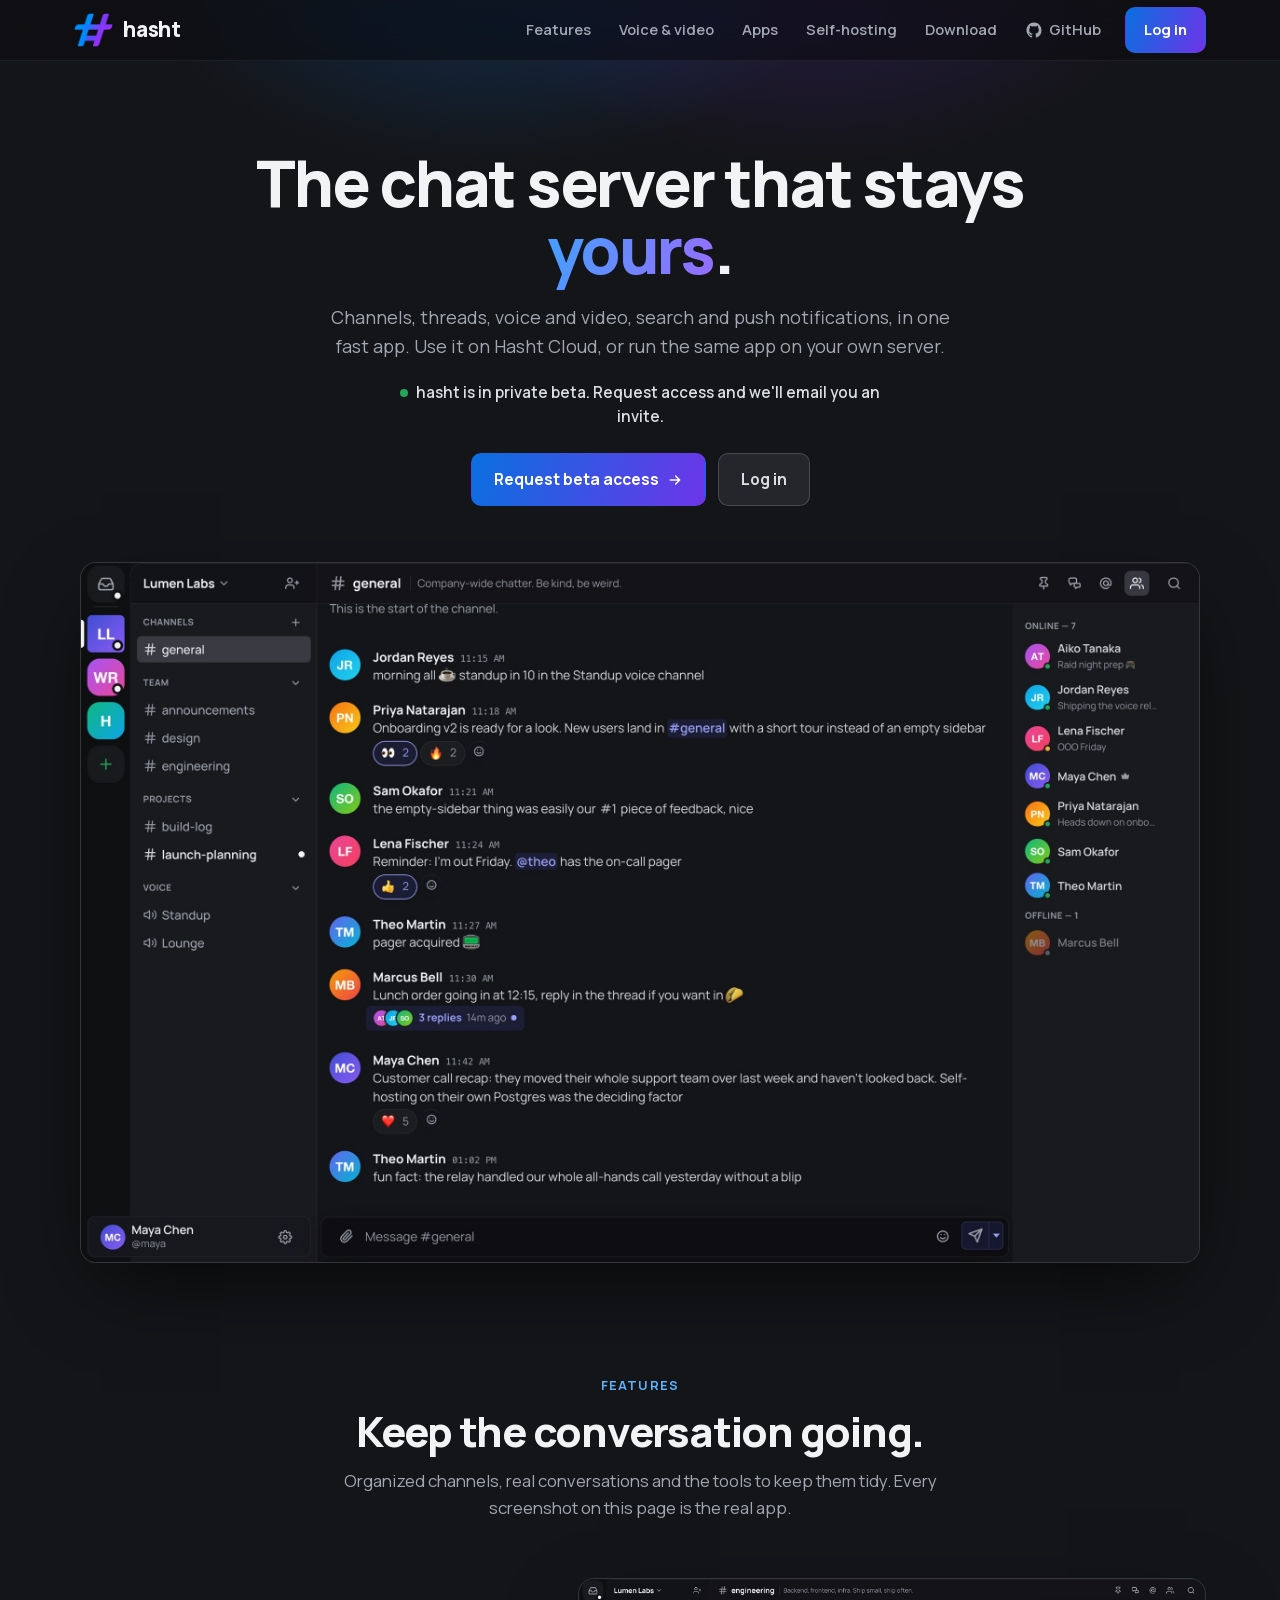
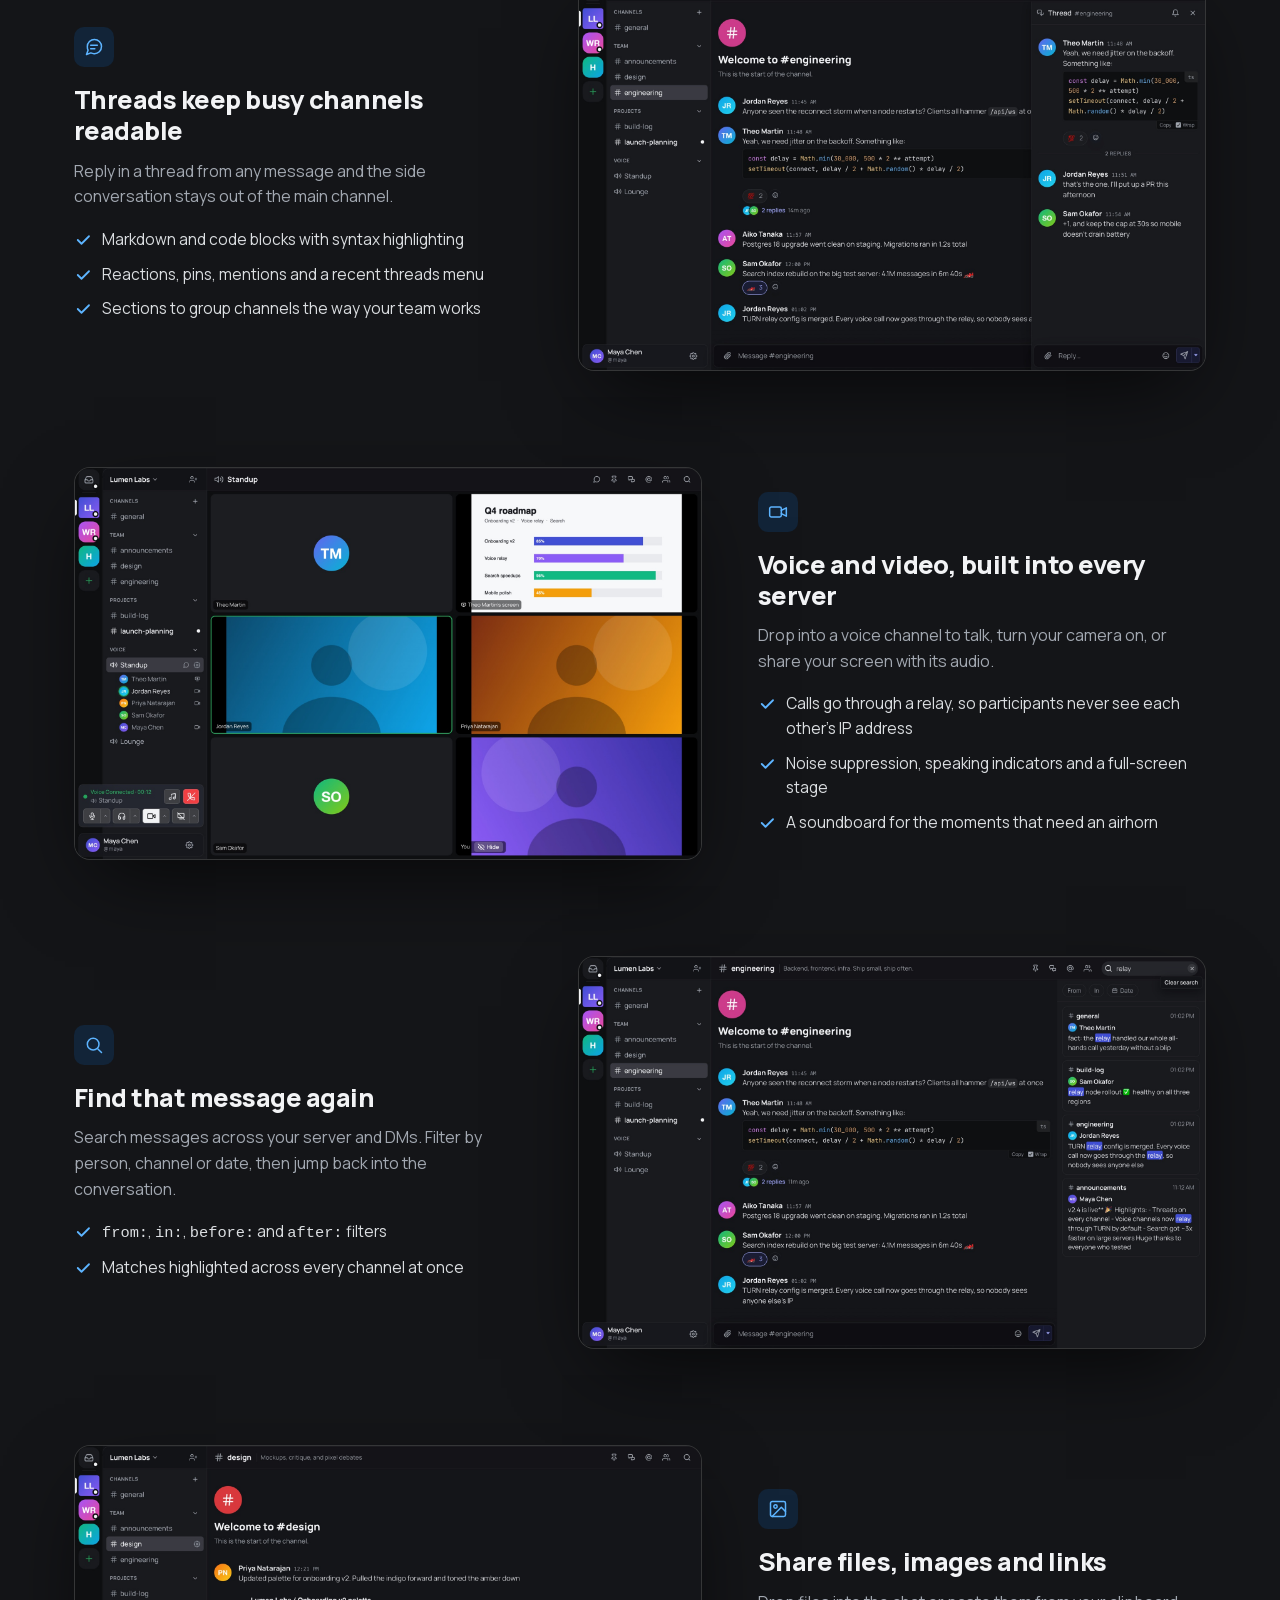
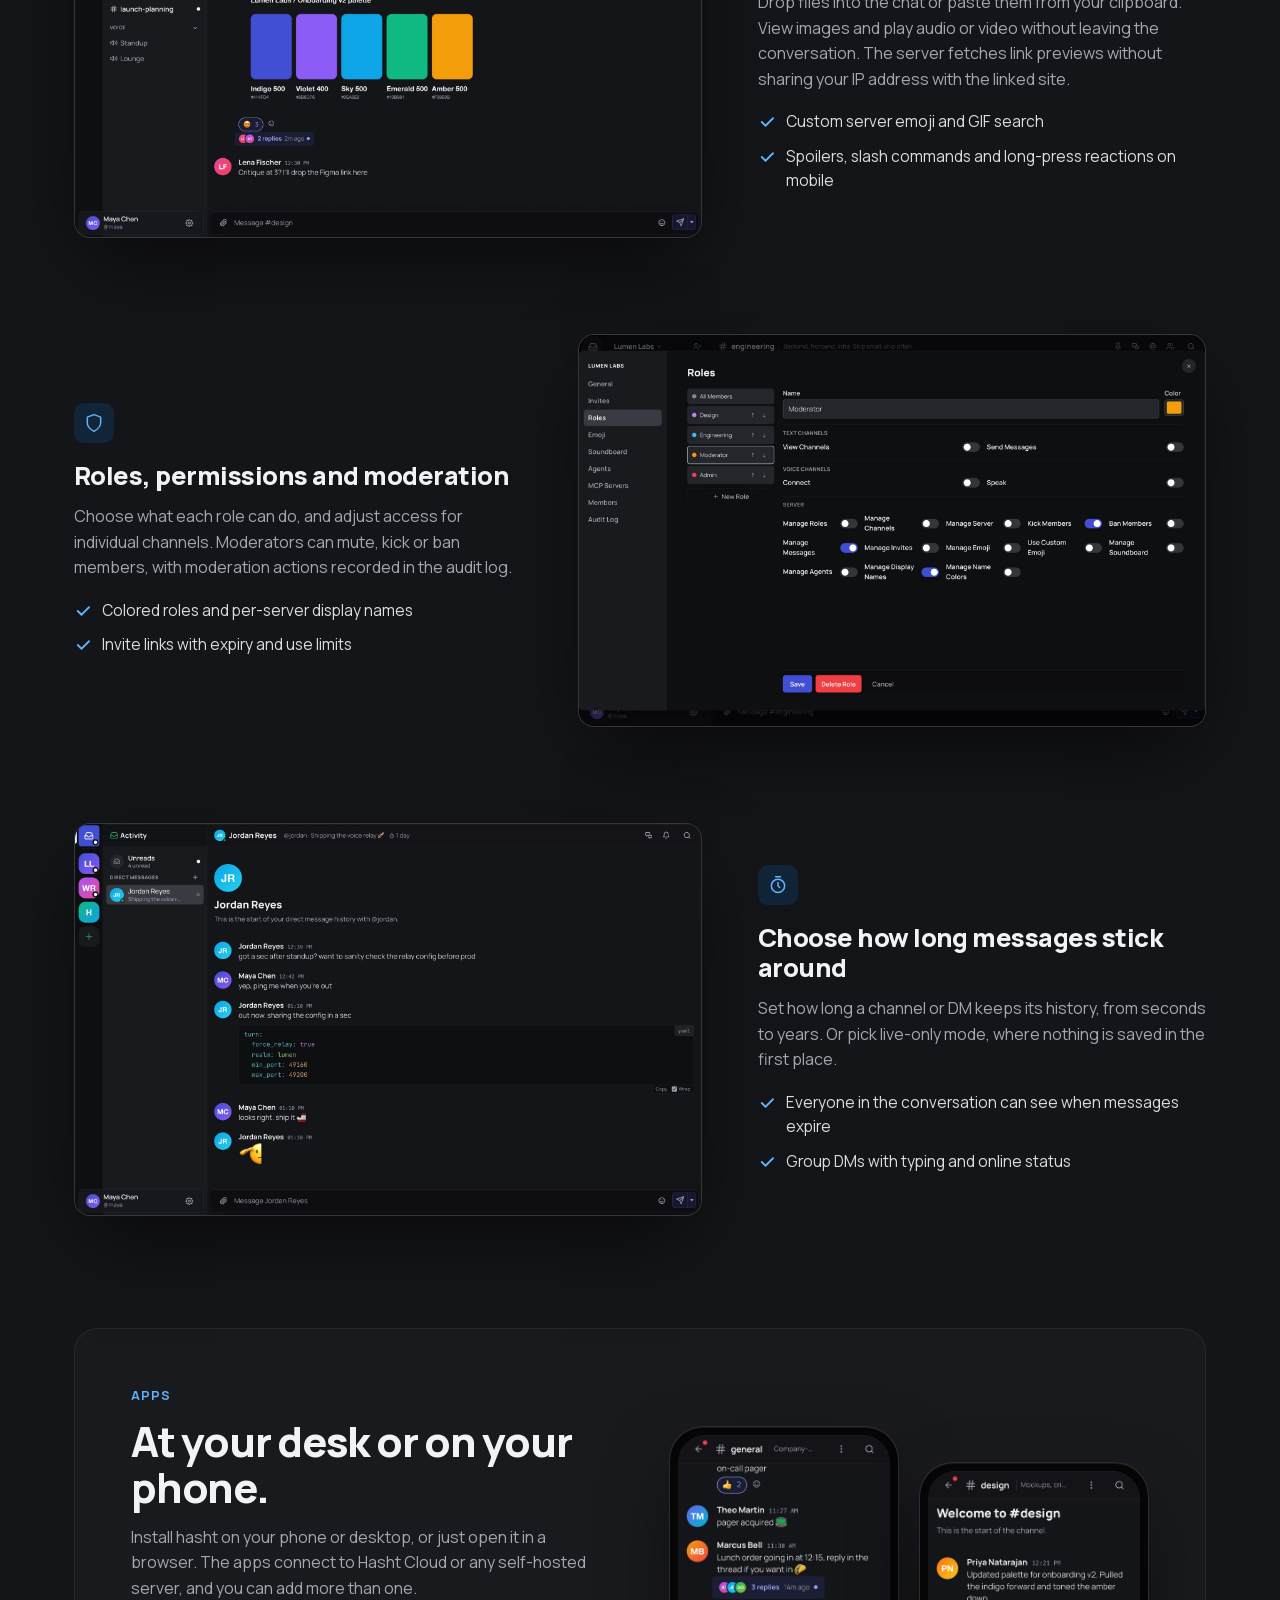
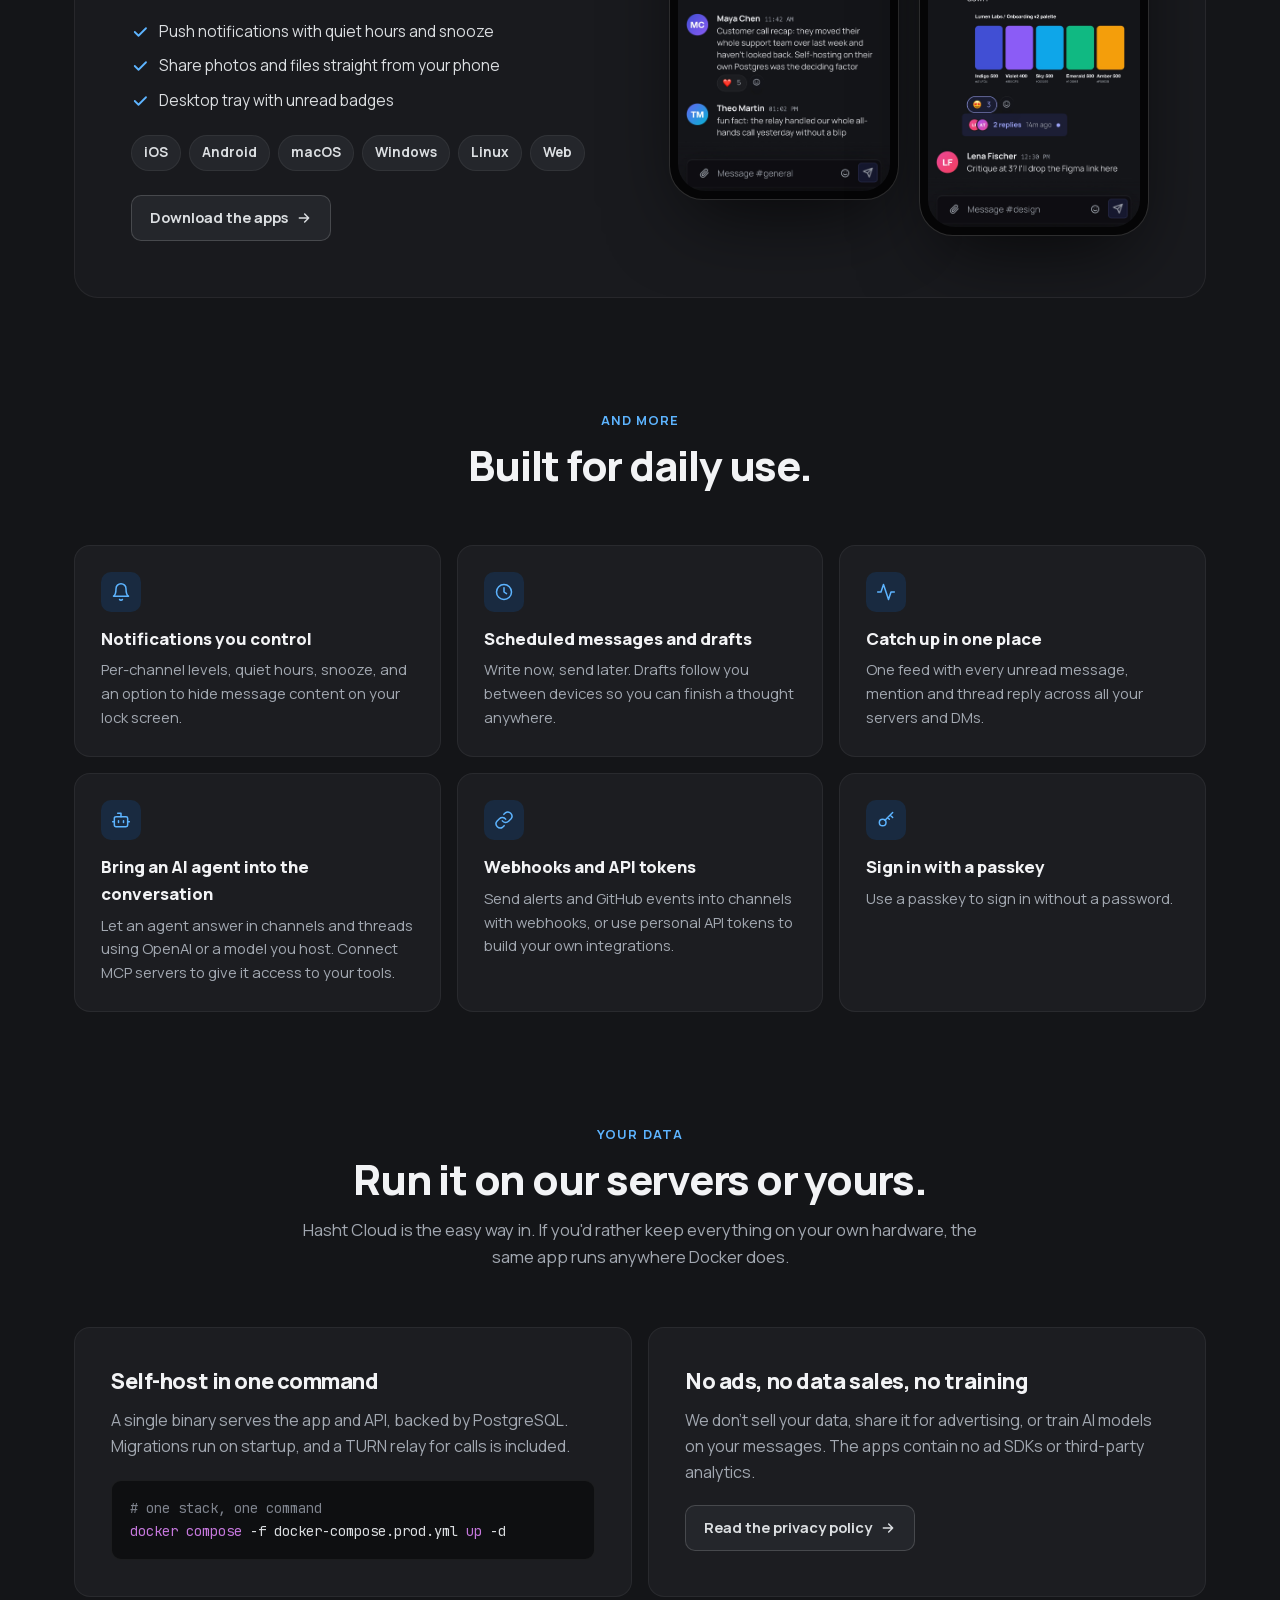
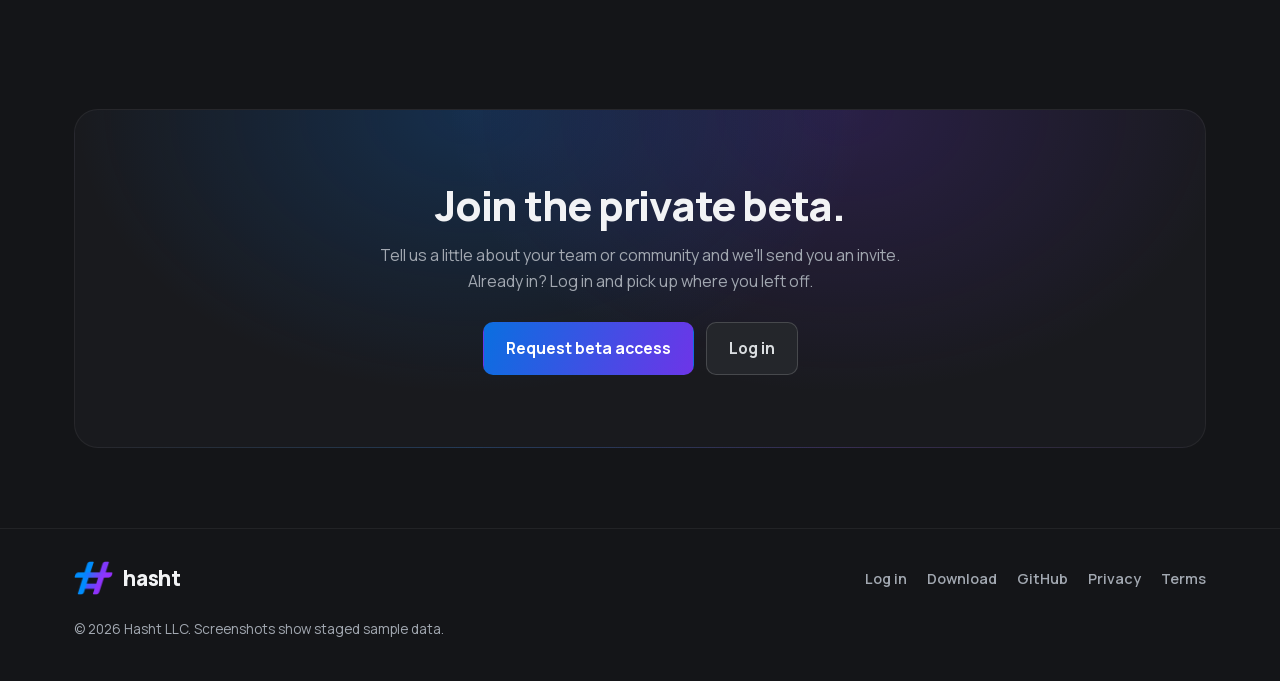
==== commit 6c44605a: "Use the hasht logo, a blue-to-violet brand palette, and an animated download hero" ====
--- a/index.html
+++ b/index.html
@@ -22,10 +22,12 @@
     :root {
       --font-ui: 'Manrope', -apple-system, BlinkMacSystemFont, 'Segoe UI', sans-serif;
       --font-mono: 'JetBrains Mono', ui-monospace, monospace;
-      --brand: #414fd4;
-      --brand-hover: #313aa0;
-      --brand-text: #99a2f5;
-      --brand-tint: rgba(65, 79, 212, 0.15);
+      --brand: #0a6fe0;
+      --brand-hover: #085cbd;
+      --brand-violet: #6d35e8;
+      --brand-gradient: linear-gradient(110deg, #0a6fe0 0%, #6d35e8 100%);
+      --brand-text: #5db4ff;
+      --brand-tint: rgba(10, 111, 224, 0.16);
       --success: #23a55a;
       --bg-rail: #0e0f11;
       --bg-sidebar: #191a1e;
@@ -78,10 +80,10 @@
     .nav .wrap { display: flex; align-items: center; height: 60px; gap: 24px; }
     .brand {
       display: inline-flex; align-items: center; gap: 10px;
-      font-weight: 800; font-size: 1.1rem; color: var(--text-bright);
+      font-weight: 800; font-size: 1.3rem; color: var(--text-bright);
       text-decoration: none; letter-spacing: -0.01em;
     }
-    .brand img { width: 28px; height: 28px; border-radius: 7px; }
+    .brand img { width: 39px; height: 34px; }
     .nav-links { display: flex; align-items: center; gap: 4px; margin-left: auto; }
     .nav-links a:not(.btn) {
       color: var(--text-muted); text-decoration: none; font-weight: 600; font-size: 0.92rem;
@@ -105,8 +107,8 @@
       transition: background 0.15s, border-color 0.15s, color 0.15s, transform 0.2s var(--ease-out);
     }
     .btn svg { width: 16px; height: 16px; flex: none; }
-    .btn-primary { background: var(--brand); color: #fff; }
-    .btn-primary:hover { background: var(--brand-hover); }
+    .btn-primary { background: var(--brand-gradient); color: #fff; }
+    .btn-primary:hover { background: var(--brand-gradient); filter: brightness(1.12); }
     .btn-ghost { background: var(--bg-input); color: var(--text-normal); border-color: var(--border-strong); }
     .btn-ghost:hover { color: var(--text-bright); border-color: var(--brand-text); }
     .btn-lg { padding: 13px 22px; font-size: 0.98rem; }
@@ -116,14 +118,14 @@
     .hero { position: relative; padding: 88px 0 0; text-align: center; }
     .hero::before {
       content: ''; position: absolute; inset: -120px 0 auto; height: 720px; z-index: -1; pointer-events: none;
-      background: radial-gradient(60% 50% at 50% 0%, rgba(65, 79, 212, 0.28), transparent 70%);
+      background: radial-gradient(40% 45% at 38% 0%, rgba(10, 111, 224, 0.30), transparent 70%), radial-gradient(40% 45% at 64% 0%, rgba(109, 53, 232, 0.24), transparent 70%);
     }
     h1 {
       font-weight: 800; color: var(--text-bright);
       font-size: clamp(2.3rem, 6vw, 4rem); line-height: 1.05; letter-spacing: -0.035em;
       max-width: 820px; margin: 0 auto 20px;
     }
-    h1 .accent { color: var(--brand-text); }
+    h1 .accent { background: linear-gradient(110deg, #3fa2ff, #9a6bff); -webkit-background-clip: text; background-clip: text; color: transparent; }
     .lede { font-size: 1.12rem; color: var(--text-muted); max-width: 620px; margin: 0 auto 32px; }
     .beta-note { color: var(--text-normal); font-weight: 600; font-size: 0.95rem; margin: -12px auto 24px; max-width: 520px; }
     .beta-note .dot {
@@ -250,7 +252,7 @@
     /* CTA + footer */
     .cta {
       margin-top: 112px; text-align: center;
-      background: radial-gradient(80% 120% at 50% 0%, rgba(65, 79, 212, 0.25), transparent 70%), var(--bg-sidebar);
+      background: radial-gradient(50% 120% at 35% 0%, rgba(10, 111, 224, 0.24), transparent 70%), radial-gradient(50% 120% at 68% 0%, rgba(109, 53, 232, 0.2), transparent 70%), var(--bg-sidebar);
       border: 1px solid var(--border); border-radius: 24px; padding: 72px 24px;
     }
     .cta p { color: var(--text-muted); max-width: 520px; margin: 0 auto 28px; }
@@ -272,7 +274,7 @@
 <body>
   <nav class="nav" aria-label="Main">
     <div class="wrap">
-      <a href="/" class="brand"><img src="assets/icon-192.png" alt="" width="28" height="28" />hasht</a>
+      <a href="/" class="brand"><img src="/assets/logo-mark.png" alt="" width="39" height="34" />hasht</a>
       <div class="nav-links">
         <a href="#features">Features</a>
         <a href="#voice">Voice &amp; video</a>
@@ -511,7 +513,7 @@
 
   <footer>
     <div class="wrap">
-      <a href="/" class="brand"><img src="assets/icon-192.png" alt="" width="28" height="28" />hasht</a>
+      <a href="/" class="brand"><img src="/assets/logo-mark.png" alt="" width="39" height="34" />hasht</a>
       <nav aria-label="Footer">
         <a href="https://chat.hasht.net">Log in</a>
         <a href="/download">Download</a>
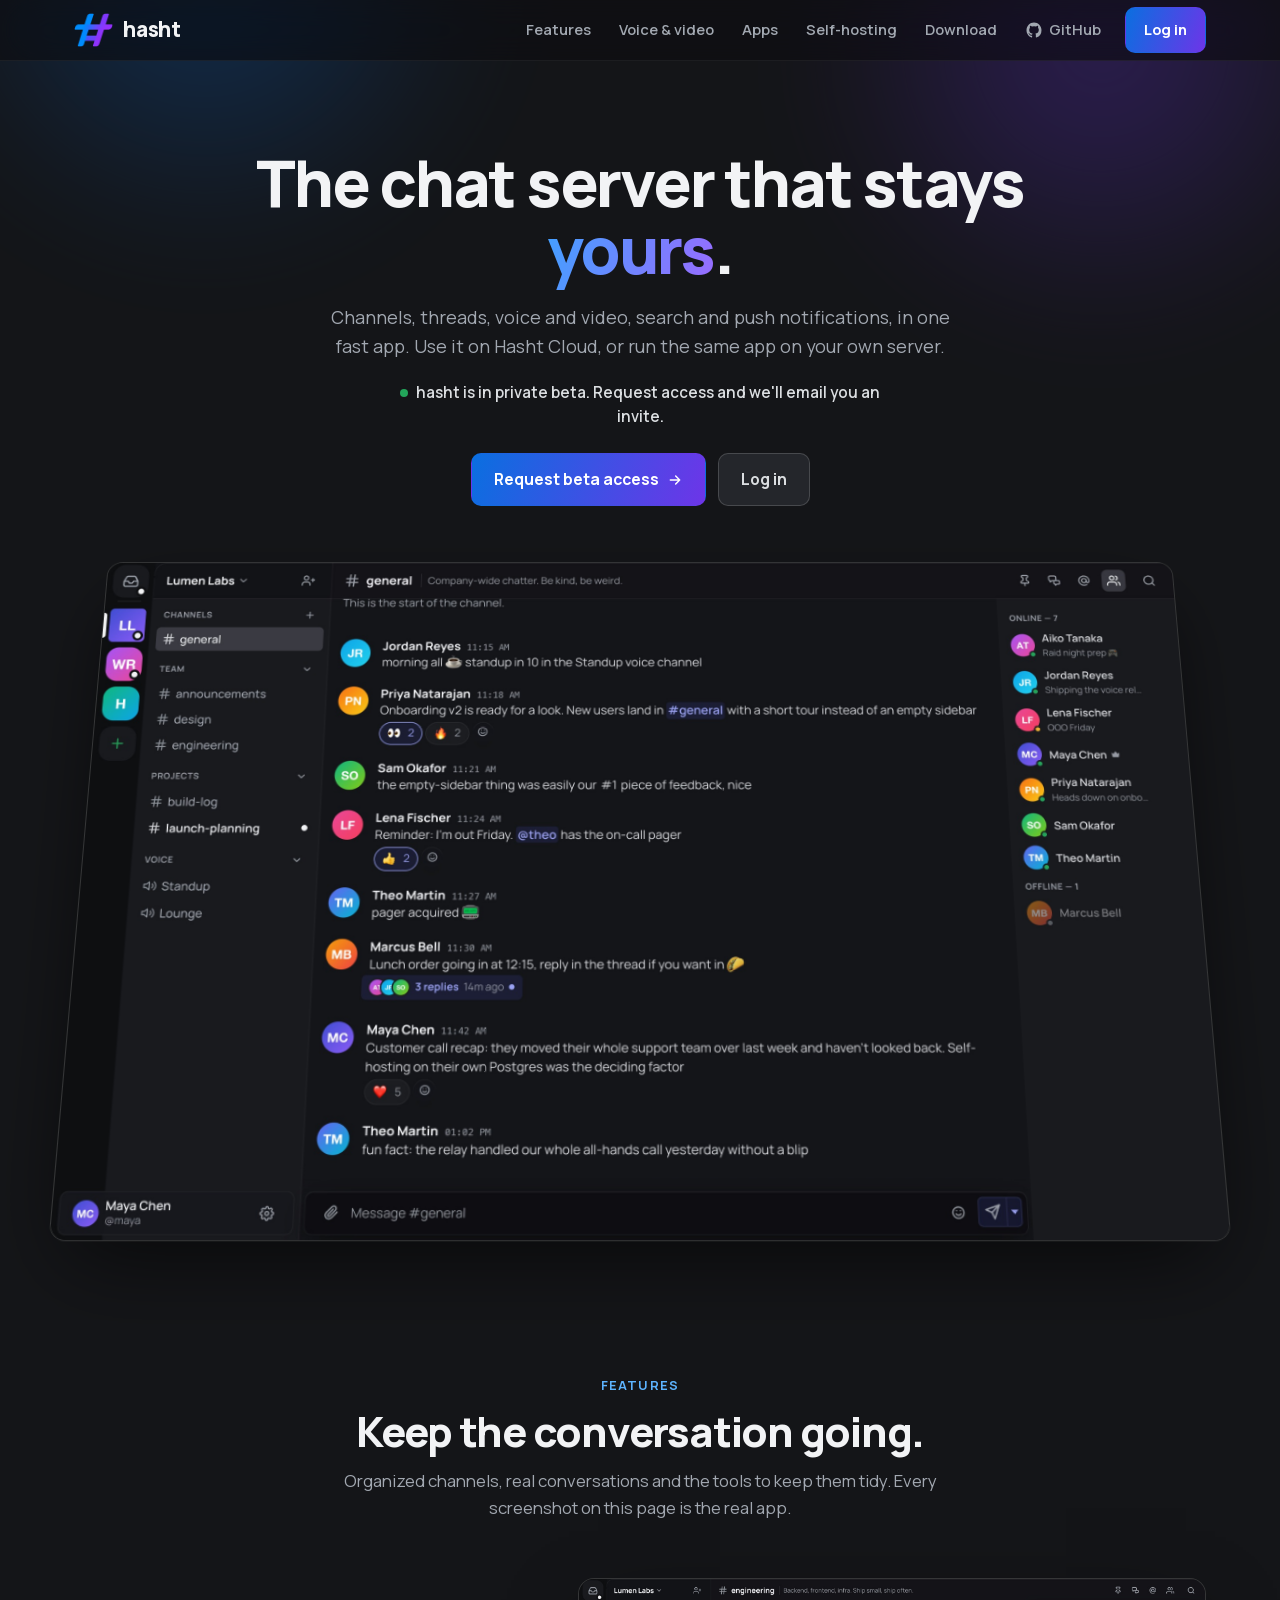
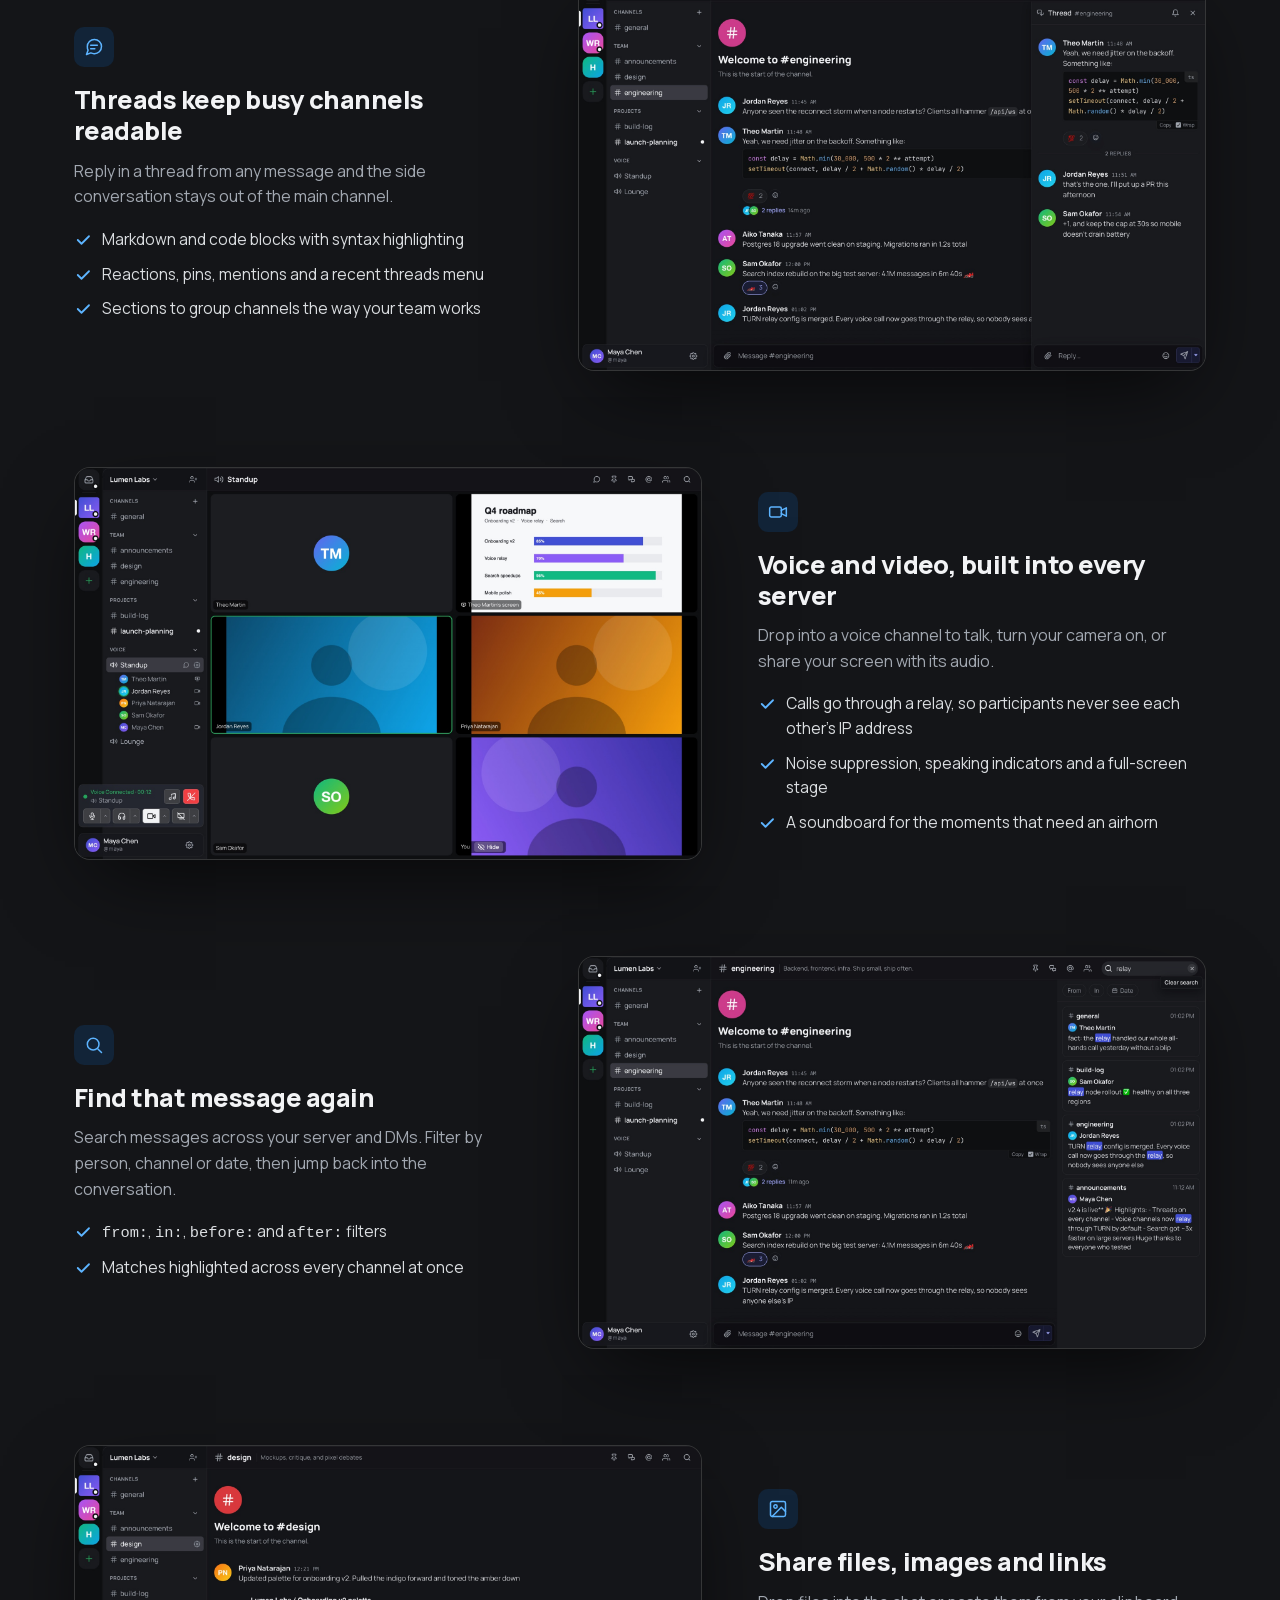
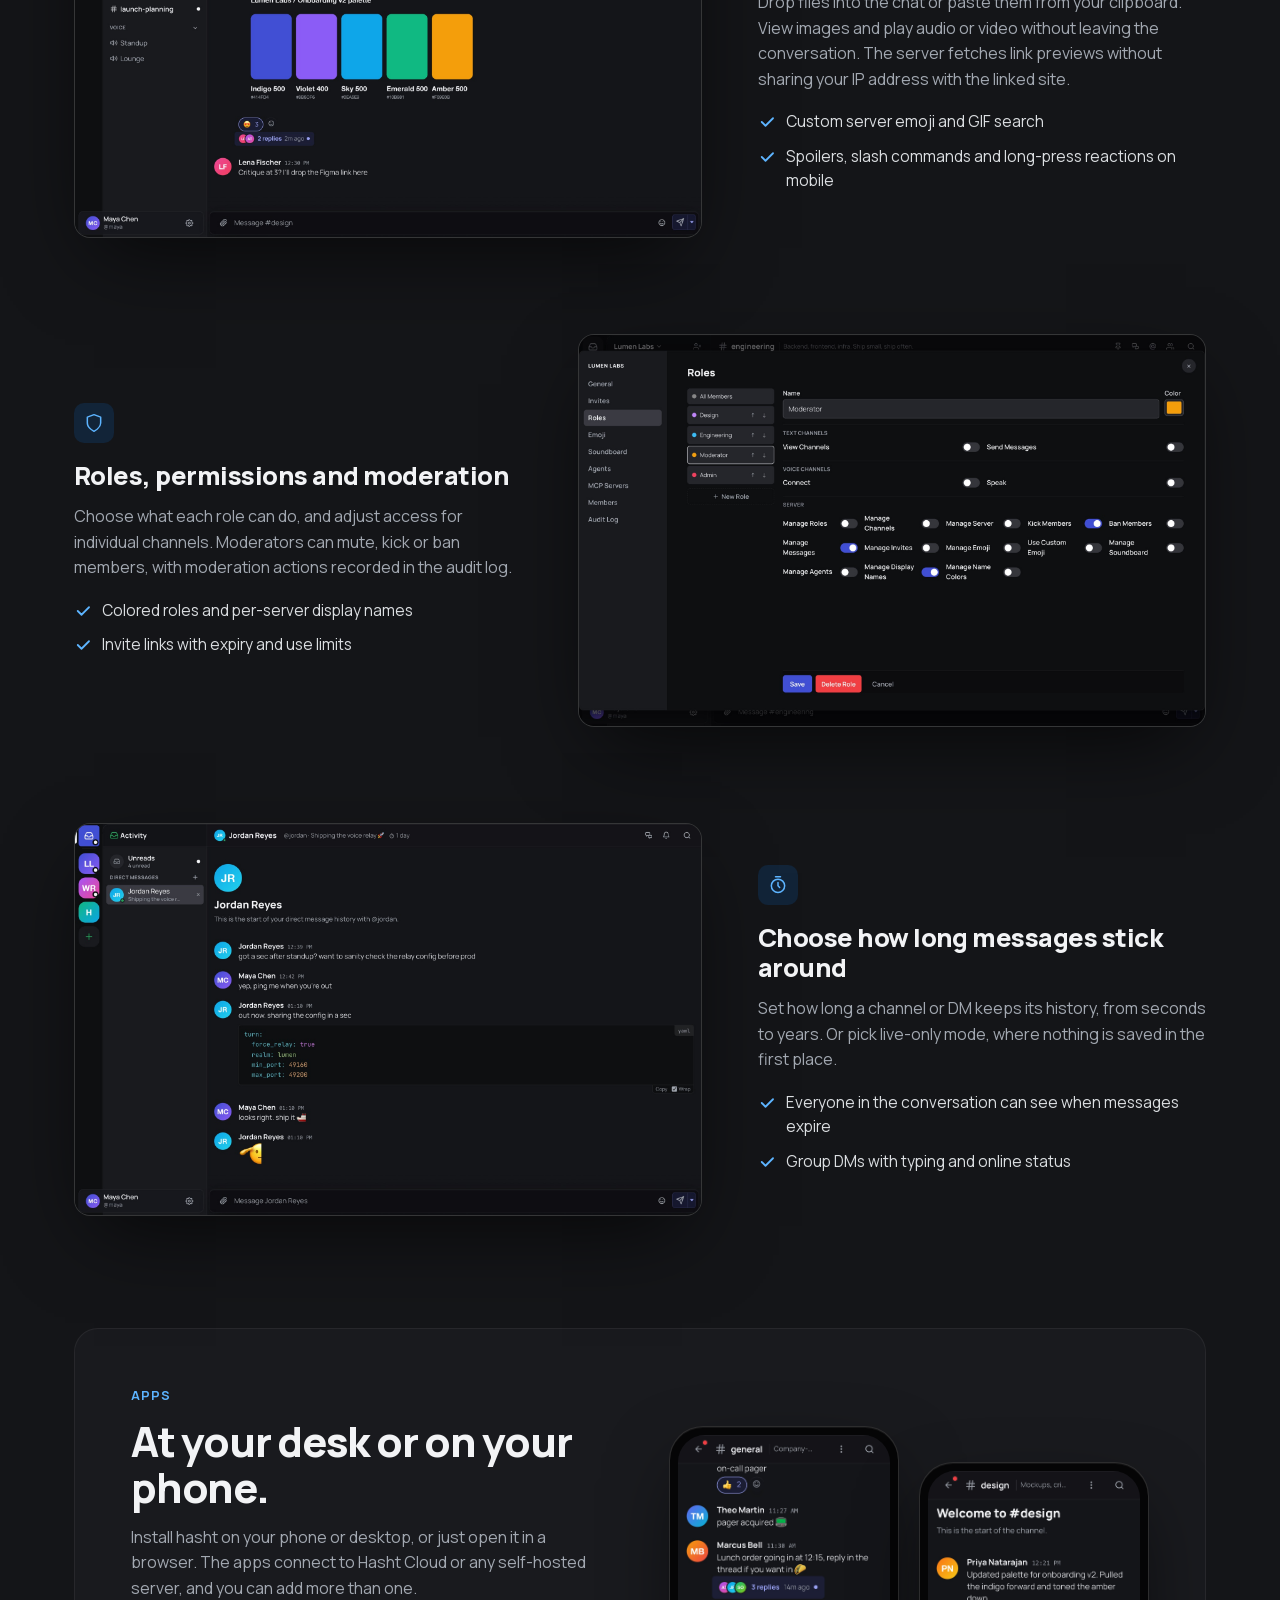
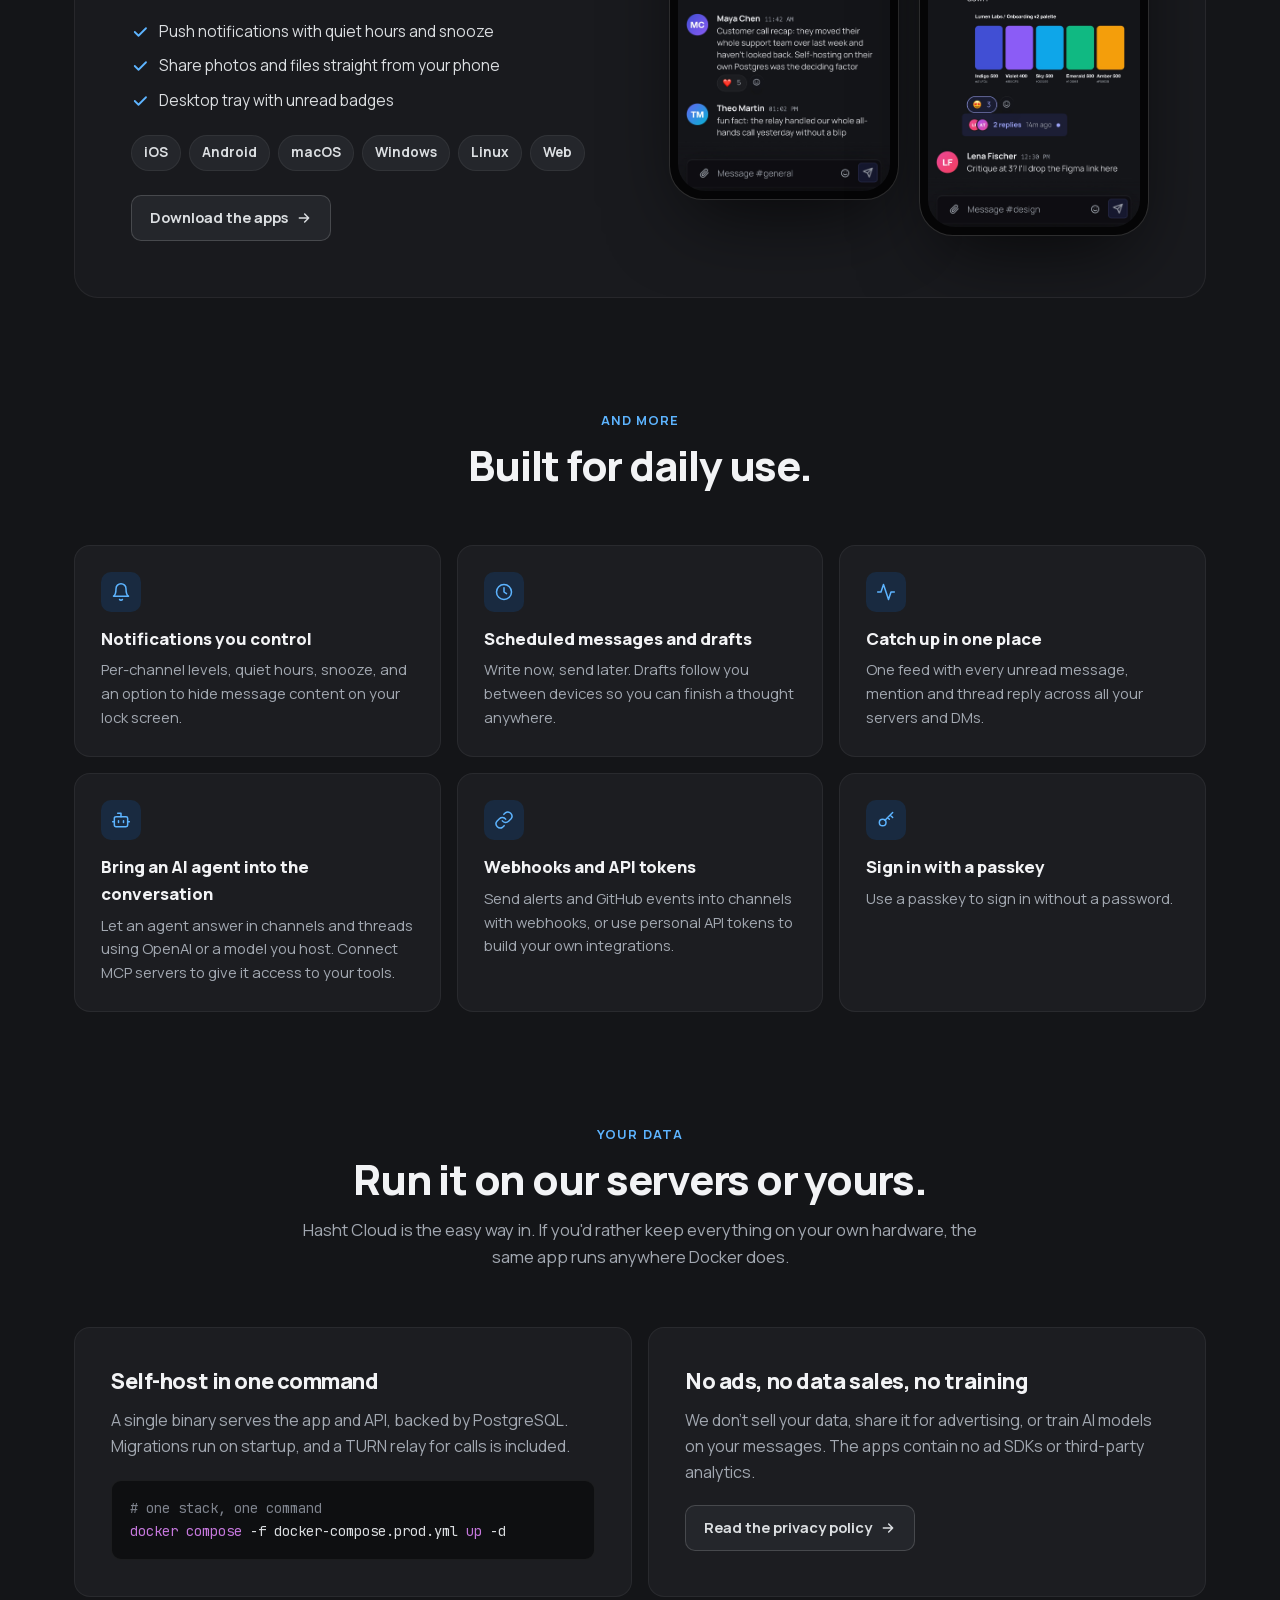
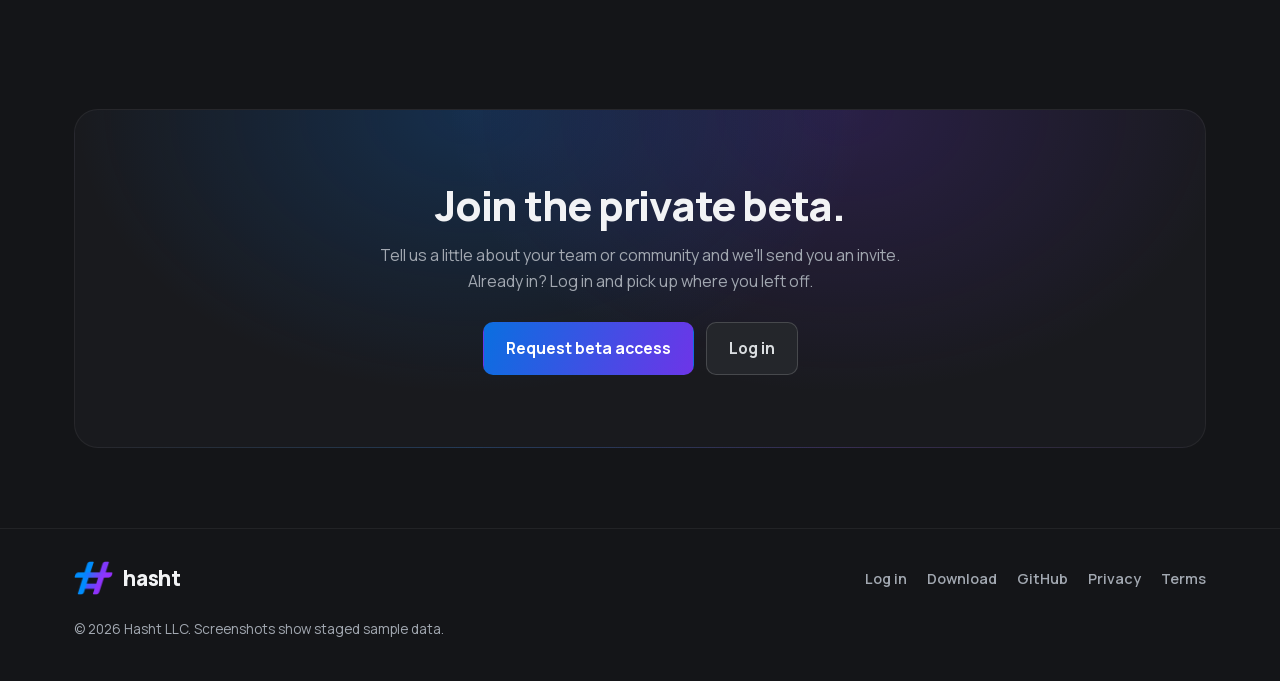
==== commit 0744de47: "Animate the home page hero, feature screenshots, cards and phones" ====
--- a/index.html
+++ b/index.html
@@ -116,10 +116,26 @@
 
     /* Hero */
     .hero { position: relative; padding: 88px 0 0; text-align: center; }
-    .hero::before {
-      content: ''; position: absolute; inset: -120px 0 auto; height: 720px; z-index: -1; pointer-events: none;
-      background: radial-gradient(40% 45% at 38% 0%, rgba(10, 111, 224, 0.30), transparent 70%), radial-gradient(40% 45% at 64% 0%, rgba(109, 53, 232, 0.24), transparent 70%);
-    }
+    .hero-glow { position: absolute; inset: -120px 0 auto; height: 900px; z-index: -1; pointer-events: none; overflow: hidden; }
+    .hero-glow span { position: absolute; width: 52vmax; height: 52vmax; border-radius: 50%; filter: blur(60px); opacity: 0.3; }
+    .hero-glow .g1 { background: radial-gradient(circle, #0a6fe0, transparent 62%); left: -10vmax; top: -24vmax; animation: drift1 16s ease-in-out infinite alternate; }
+    .hero-glow .g2 { background: radial-gradient(circle, #6d35e8, transparent 62%); right: -12vmax; top: -18vmax; animation: drift2 19s ease-in-out infinite alternate; }
+    @keyframes drift1 { to { transform: translate(14vmax, 8vmax) scale(1.15); } }
+    @keyframes drift2 { to { transform: translate(-12vmax, 12vmax) scale(0.9); } }
+
+    .enter { opacity: 0; transform: translateY(18px); animation: enter 0.9s var(--ease-out) forwards; animation-delay: calc(var(--i) * 110ms + 80ms); }
+    @keyframes enter { to { opacity: 1; transform: none; } }
+
+    .btn-shine { position: relative; overflow: hidden; }
+    .btn-shine::after {
+      content: ''; position: absolute; inset: 0; pointer-events: none;
+      background: linear-gradient(100deg, transparent 30%, rgba(255, 255, 255, 0.35) 50%, transparent 70%);
+      transform: translateX(-120%); animation: shine 3.6s 1.4s ease-in-out infinite;
+    }
+    @keyframes shine { 0% { transform: translateX(-120%); } 35%, 100% { transform: translateX(120%); } }
+
+    .beta-note .dot { animation: live 2.4s ease-out infinite; }
+    @keyframes live { 0% { box-shadow: 0 0 0 0 rgba(35, 165, 90, 0.6); } 70%, 100% { box-shadow: 0 0 0 8px rgba(35, 165, 90, 0); } }
     h1 {
       font-weight: 800; color: var(--text-bright);
       font-size: clamp(2.3rem, 6vw, 4rem); line-height: 1.05; letter-spacing: -0.035em;
@@ -144,6 +160,9 @@
     }
     .shot img { width: 100%; }
     .hero .shot { max-width: 1120px; margin: 0 auto; }
+    /* JS flattens the tilt as the page scrolls. */
+    .hero-stage { perspective: 1600px; }
+    .js .hero-stage .shot { transform: rotateX(var(--tilt, 14deg)) scale(var(--tilt-scale, 0.95)); transform-origin: 50% 0; will-change: transform; }
 
     /* Sections */
     section { padding: 112px 0 0; }
@@ -265,9 +284,22 @@
     footer small { color: var(--text-muted); font-size: 0.85rem; width: 100%; }
 
     /* Reveal on scroll; content stays visible without JS */
-    .js .reveal { opacity: 0; transform: translateY(16px); transition: opacity 0.6s var(--ease-out), transform 0.6s var(--ease-out); }
+    .js .reveal { opacity: 0; transform: translateY(28px); transition: opacity 0.8s var(--ease-out), transform 0.8s var(--ease-out); transition-delay: calc(var(--i, 0) * 90ms); }
     .js .reveal.in { opacity: 1; transform: none; }
-    @media (prefers-reduced-motion: reduce) { .js .reveal { opacity: 1; transform: none; transition: none; } }
+    /* Feature screenshots slide in from their own side; main clips them so the page can't scroll sideways. */
+    main { overflow-x: clip; }
+    .js .row.reveal .shot { opacity: 0; transform: translateX(48px) scale(0.97); transition: opacity 0.9s 0.15s var(--ease-out), transform 0.9s 0.15s var(--ease-out); }
+    .js .row.flip.reveal .shot { transform: translateX(-48px) scale(0.97); }
+    .js .row.reveal.in .shot { opacity: 1; transform: none; }
+    .js .reveal.in.card:hover { transform: translateY(-2px); transition-delay: 0s; }
+    .phone { animation: float 7s ease-in-out infinite; }
+    .phone:nth-child(2) { animation-delay: -3.5s; }
+    @keyframes float { 0%, 100% { translate: 0 0; } 50% { translate: 0 -10px; } }
+    @media (prefers-reduced-motion: reduce) {
+      .js .reveal, .js .row.reveal .shot, .enter { opacity: 1; transform: none; transition: none; animation: none; }
+      .js .hero-stage .shot { transform: none; }
+      .hero-glow span, .btn-shine::after, .beta-note .dot, .phone { animation: none; }
+    }
   </style>
   <script>document.documentElement.classList.add('js');</script>
 </head>
@@ -288,24 +320,25 @@
   </nav>
 
   <header class="hero">
+    <div class="hero-glow" aria-hidden="true"><span class="g1"></span><span class="g2"></span></div>
     <div class="wrap">
-      <h1>The chat server that stays <span class="accent">yours</span>.</h1>
-      <p class="lede">
+      <h1 class="enter" style="--i: 0">The chat server that stays <span class="accent">yours</span>.</h1>
+      <p class="lede enter" style="--i: 1">
         Channels, threads, voice and video, search and push notifications, in one fast app.
         Use it on Hasht Cloud, or run the same app on your own server.
       </p>
-      <p class="beta-note"><span class="dot"></span>hasht is in private beta. Request access and we'll email you an invite.</p>
-      <div class="hero-actions">
-        <a href="mailto:support@hasht.net?subject=hasht%20beta%20access%20request&amp;body=Hi%20hasht%20team%2C%0A%0AI%27d%20like%20to%20join%20the%20private%20beta.%0A%0AName%3A%0ATeam%20or%20community%3A%0ARoughly%20how%20many%20people%3A%0AWhat%20you%27d%20use%20it%20for%3A%0A" class="btn btn-primary btn-lg">
+      <p class="beta-note enter" style="--i: 2"><span class="dot"></span>hasht is in private beta. Request access and we'll email you an invite.</p>
+      <div class="hero-actions enter" style="--i: 3">
+        <a href="mailto:support@hasht.net?subject=hasht%20beta%20access%20request&amp;body=Hi%20hasht%20team%2C%0A%0AI%27d%20like%20to%20join%20the%20private%20beta.%0A%0AName%3A%0ATeam%20or%20community%3A%0ARoughly%20how%20many%20people%3A%0AWhat%20you%27d%20use%20it%20for%3A%0A" class="btn btn-primary btn-lg btn-shine">
           Request beta access
           <svg viewBox="0 0 24 24" fill="none" stroke="currentColor" stroke-width="2.2" stroke-linecap="round" stroke-linejoin="round"><path d="M5 12h14M13 6l6 6-6 6"/></svg>
         </a>
         <a href="https://chat.hasht.net" class="btn btn-ghost btn-lg">Log in</a>
       </div>
-      <div class="shot">
+      <div class="hero-stage enter" style="--i: 4"><div class="shot">
         <img src="assets/screenshots/hero.jpg" width="2400" height="1500"
              alt="The hasht app: a team server's #general channel with reactions, a thread, and the member list showing who's online" />
-      </div>
+      </div></div>
     </div>
   </header>
 
@@ -441,32 +474,32 @@
           <h2>Built for daily use.</h2>
         </div>
         <div class="grid">
-          <div class="card reveal">
+          <div class="card reveal" style="--i: 0">
             <span class="icon-chip"><svg viewBox="0 0 24 24" fill="none" stroke="currentColor" stroke-width="1.8" stroke-linecap="round" stroke-linejoin="round"><path d="M18 8A6 6 0 0 0 6 8c0 7-3 9-3 9h18s-3-2-3-9"/><path d="M13.7 21a2 2 0 0 1-3.4 0"/></svg></span>
             <h3>Notifications you control</h3>
             <p>Per-channel levels, quiet hours, snooze, and an option to hide message content on your lock screen.</p>
           </div>
-          <div class="card reveal">
+          <div class="card reveal" style="--i: 1">
             <span class="icon-chip"><svg viewBox="0 0 24 24" fill="none" stroke="currentColor" stroke-width="1.8" stroke-linecap="round" stroke-linejoin="round"><circle cx="12" cy="12" r="9"/><path d="M12 7v5l3 2"/></svg></span>
             <h3>Scheduled messages and drafts</h3>
             <p>Write now, send later. Drafts follow you between devices so you can finish a thought anywhere.</p>
           </div>
-          <div class="card reveal">
+          <div class="card reveal" style="--i: 2">
             <span class="icon-chip"><svg viewBox="0 0 24 24" fill="none" stroke="currentColor" stroke-width="1.8" stroke-linecap="round" stroke-linejoin="round"><path d="M22 12h-4l-3 9L9 3l-3 9H2"/></svg></span>
             <h3>Catch up in one place</h3>
             <p>One feed with every unread message, mention and thread reply across all your servers and DMs.</p>
           </div>
-          <div class="card reveal">
+          <div class="card reveal" style="--i: 3">
             <span class="icon-chip"><svg viewBox="0 0 24 24" fill="none" stroke="currentColor" stroke-width="1.8" stroke-linecap="round" stroke-linejoin="round"><path d="M12 8V4H8"/><rect x="4" y="8" width="16" height="12" rx="2"/><path d="M2 14h2M20 14h2M9 13v2M15 13v2"/></svg></span>
             <h3>Bring an AI agent into the conversation</h3>
             <p>Let an agent answer in channels and threads using OpenAI or a model you host. Connect MCP servers to give it access to your tools.</p>
           </div>
-          <div class="card reveal">
+          <div class="card reveal" style="--i: 4">
             <span class="icon-chip"><svg viewBox="0 0 24 24" fill="none" stroke="currentColor" stroke-width="1.8" stroke-linecap="round" stroke-linejoin="round"><path d="M10 13a5 5 0 0 0 7.5.5l3-3a5 5 0 0 0-7-7l-1.7 1.7"/><path d="M14 11a5 5 0 0 0-7.5-.5l-3 3a5 5 0 0 0 7 7l1.7-1.7"/></svg></span>
             <h3>Webhooks and API tokens</h3>
             <p>Send alerts and GitHub events into channels with webhooks, or use personal API tokens to build your own integrations.</p>
           </div>
-          <div class="card reveal">
+          <div class="card reveal" style="--i: 5">
             <span class="icon-chip"><svg viewBox="0 0 24 24" fill="none" stroke="currentColor" stroke-width="1.8" stroke-linecap="round" stroke-linejoin="round"><circle cx="8" cy="15" r="4"/><path d="m10.8 12.2 9.2-9.2M17 6l3 3M14 9l2 2"/></svg></span>
             <h3>Sign in with a passkey</h3>
             <p>Use a passkey to sign in without a password.</p>
@@ -483,13 +516,13 @@
           <p>Hasht Cloud is the easy way in. If you'd rather keep everything on your own hardware, the same app runs anywhere Docker does.</p>
         </div>
         <div class="split">
-          <div class="panel reveal">
+          <div class="panel reveal" style="--i: 0">
             <h3>Self-host in one command</h3>
             <p>A single binary serves the app and API, backed by PostgreSQL. Migrations run on startup, and a TURN relay for calls is included.</p>
             <div class="code"><span class="c"># one stack, one command</span>
 <span class="k">docker compose</span> -f docker-compose.prod.yml <span class="k">up</span> -d</div>
           </div>
-          <div class="panel reveal">
+          <div class="panel reveal" style="--i: 1">
             <h3>No ads, no data sales, no training</h3>
             <p>We don't sell your data, share it for advertising, or train AI models on your messages. The apps contain no ad SDKs or third-party analytics.</p>
             <a href="/privacy" class="btn btn-ghost">
@@ -534,6 +567,22 @@
       }, { rootMargin: '0px 0px -8% 0px' });
       els.forEach(function (el) { io.observe(el); });
     })();
+
+    (function () {
+      if (window.matchMedia('(prefers-reduced-motion: reduce)').matches) return;
+      var shot = document.querySelector('.hero-stage .shot');
+      var ticking = false;
+      function update() {
+        var p = Math.min(Math.max(window.scrollY / (window.innerHeight * 0.55), 0), 1);
+        shot.style.setProperty('--tilt', (14 * (1 - p)).toFixed(2) + 'deg');
+        shot.style.setProperty('--tilt-scale', (0.95 + 0.05 * p).toFixed(3));
+        ticking = false;
+      }
+      window.addEventListener('scroll', function () {
+        if (!ticking) { ticking = true; requestAnimationFrame(update); }
+      }, { passive: true });
+      update();
+    })();
   </script>
 </body>
 </html>
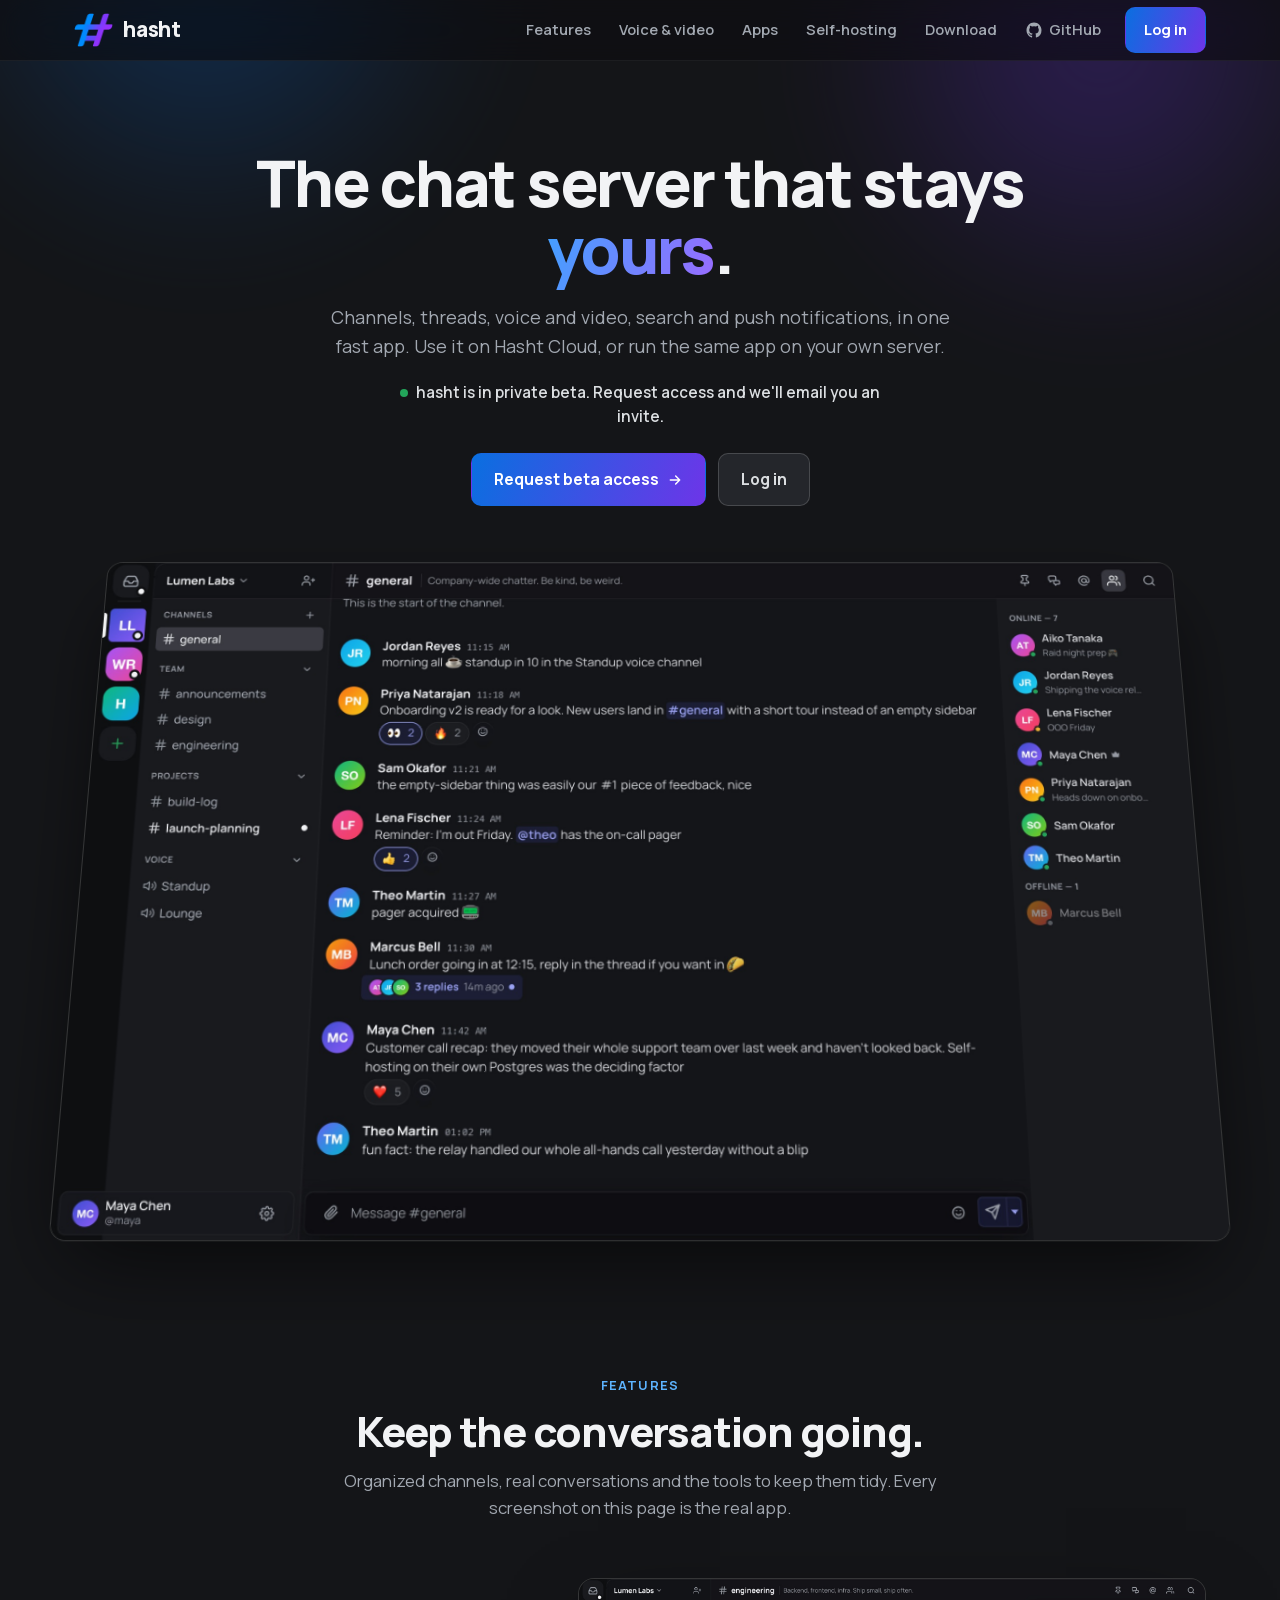
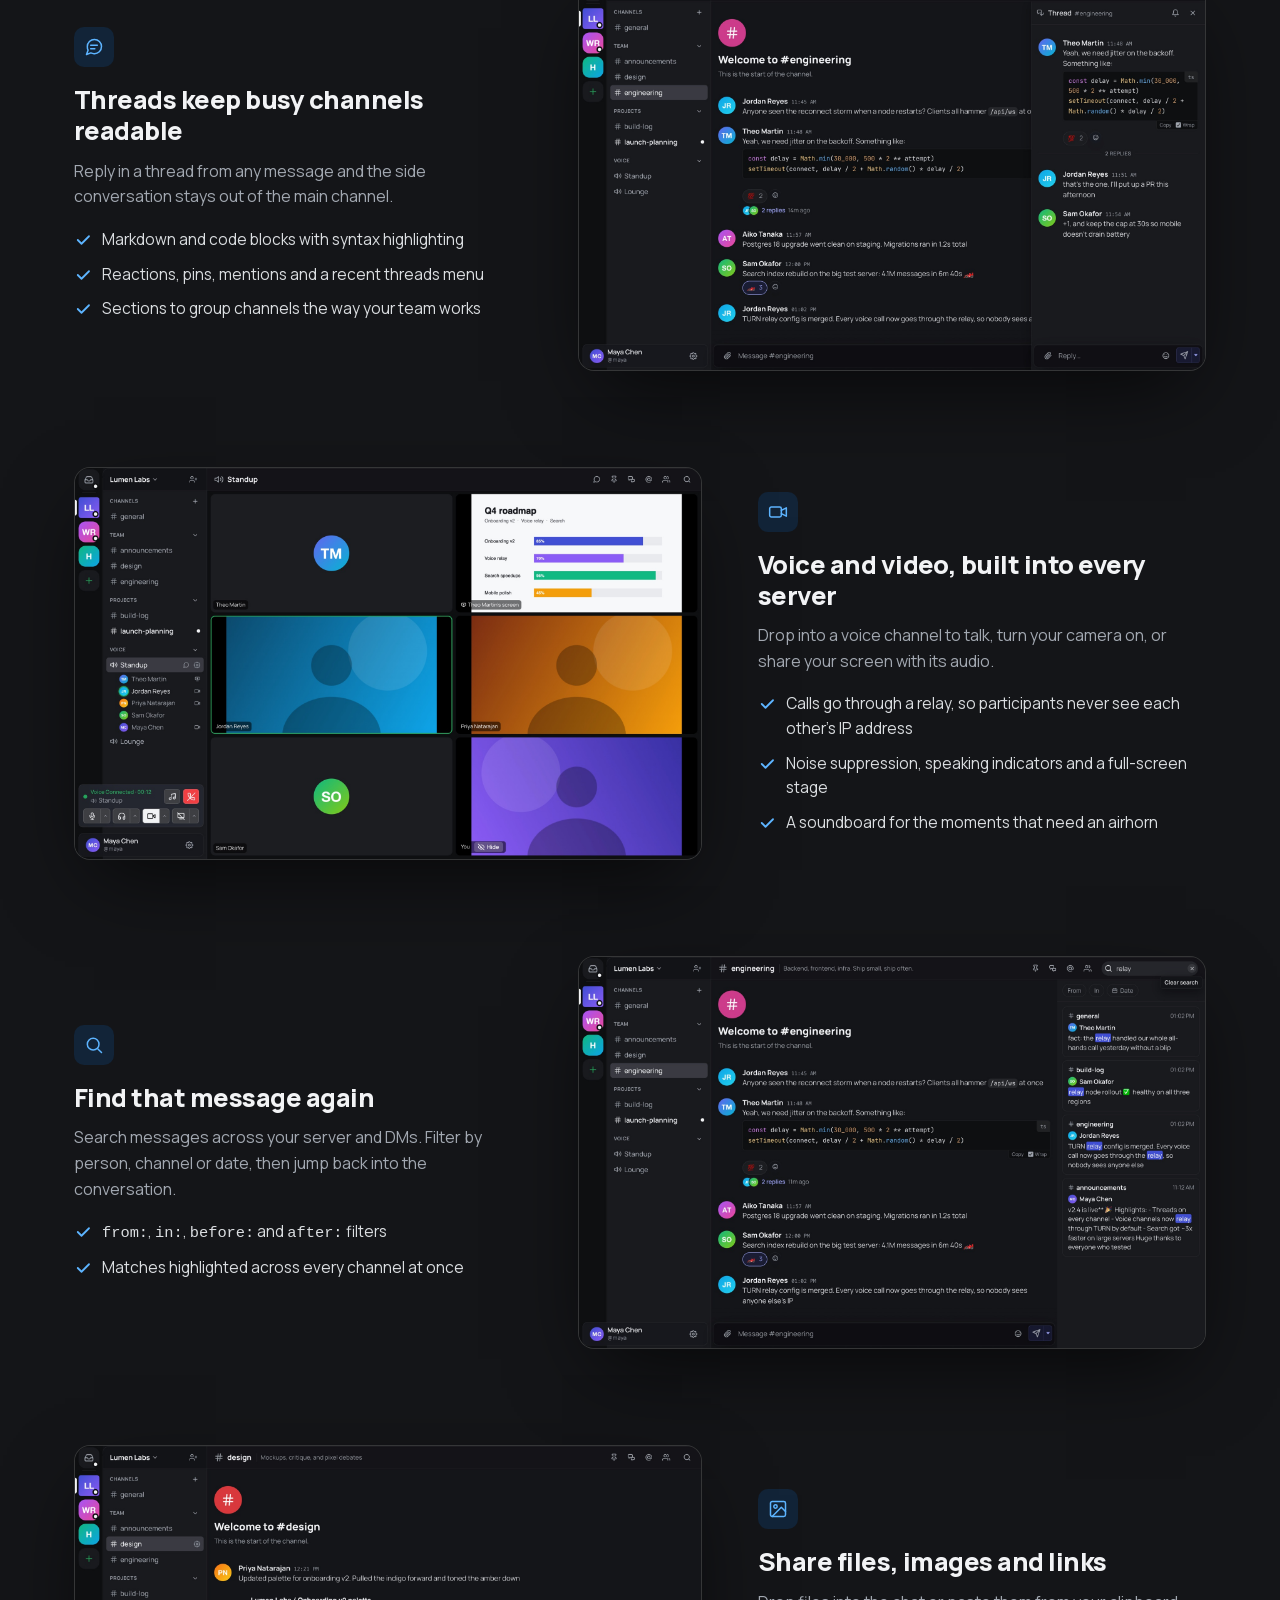
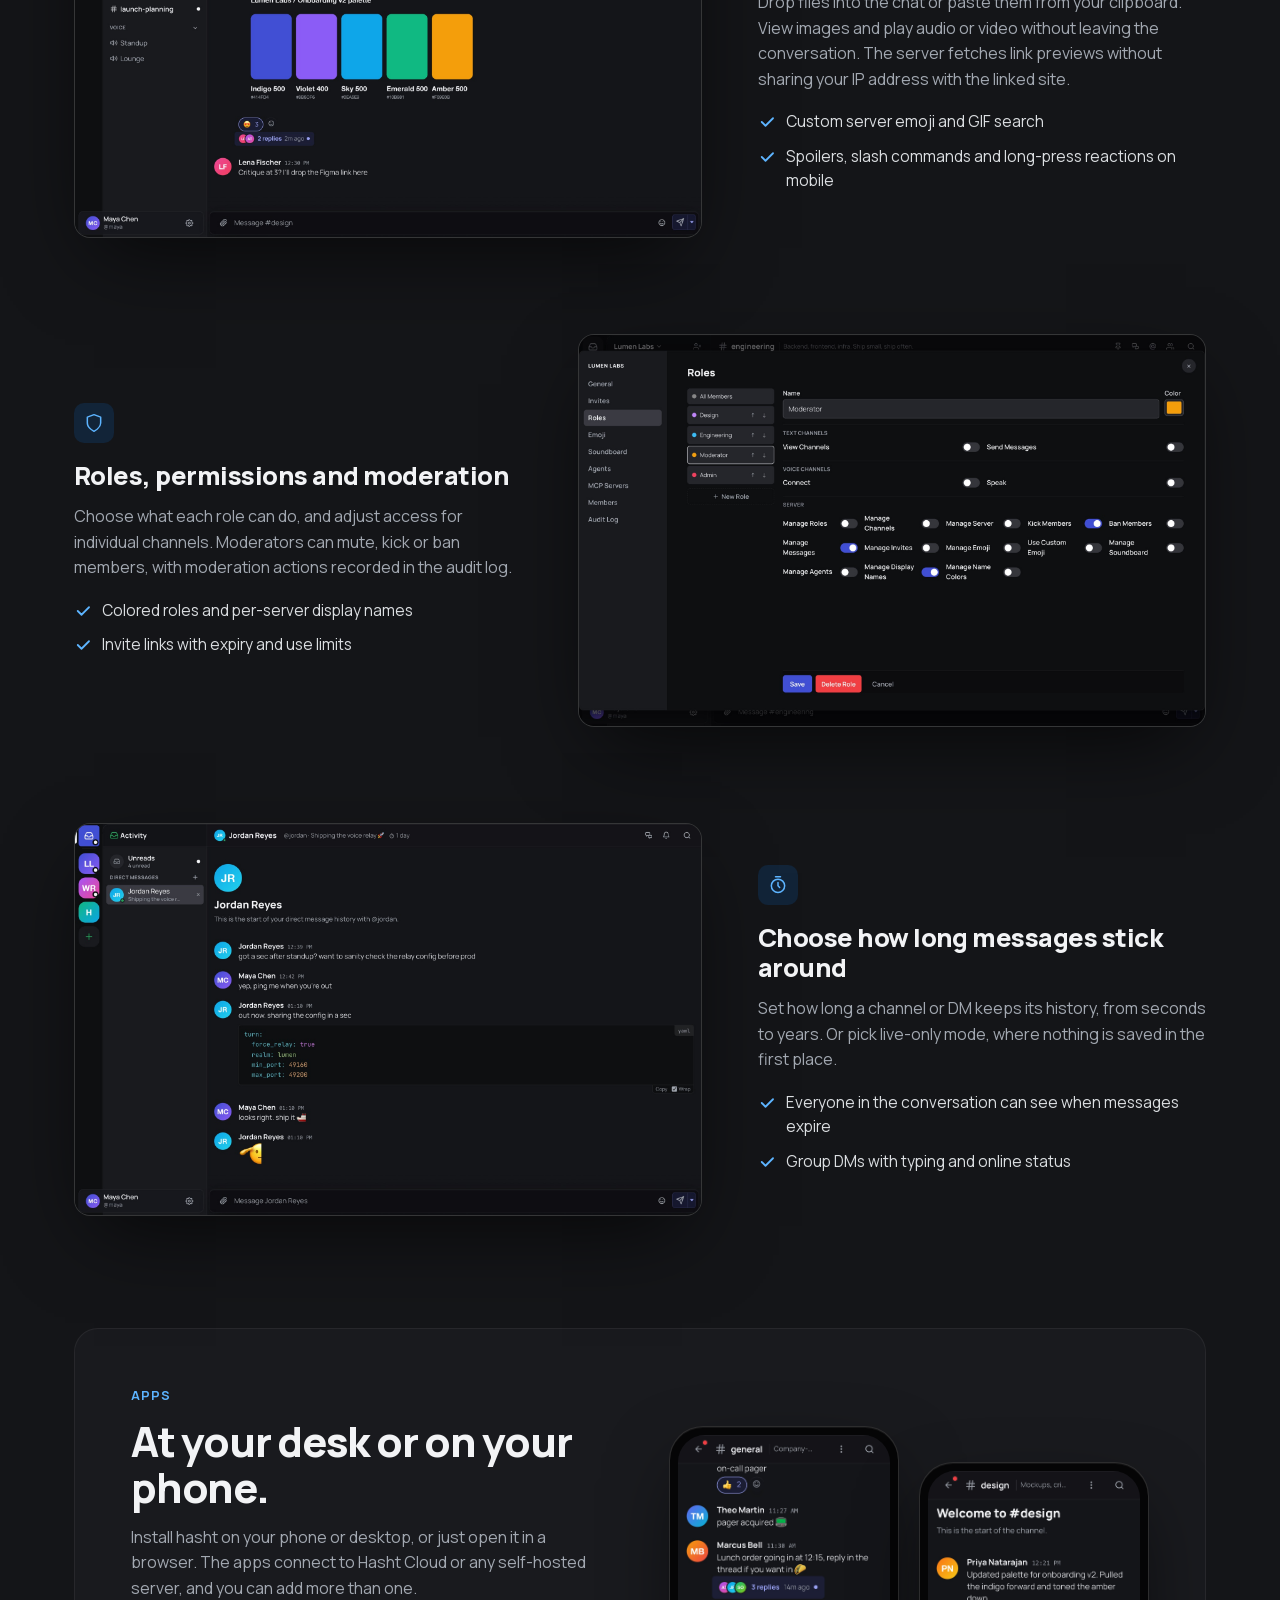
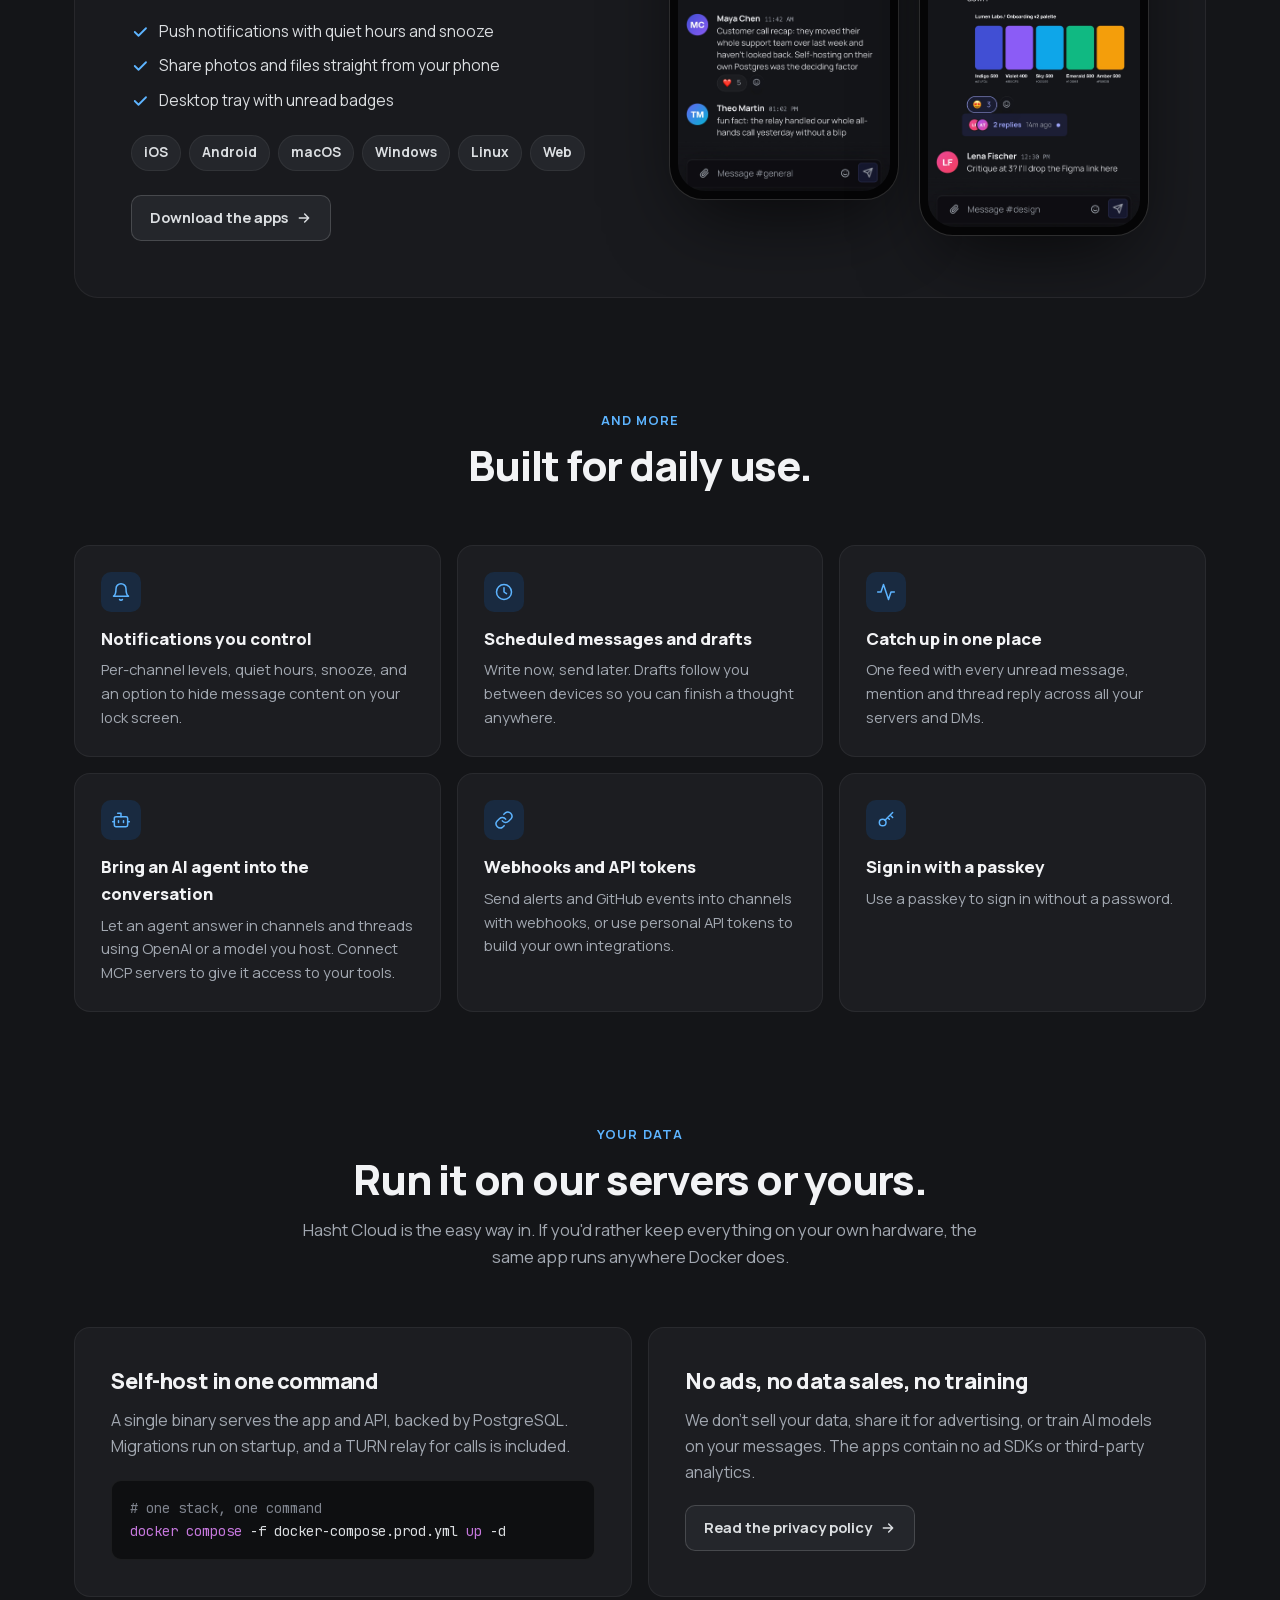
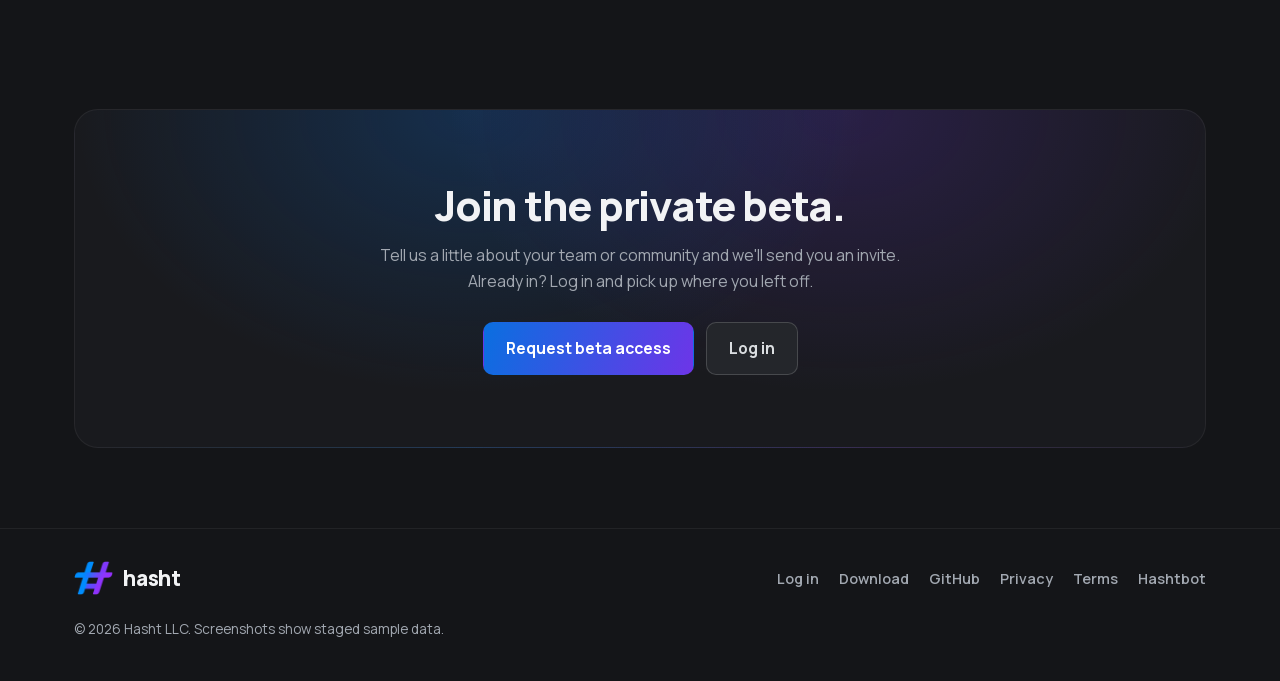
==== commit 03695645: "Document Hashtbot preview identity on the public website" ====
--- a/index.html
+++ b/index.html
@@ -553,6 +553,7 @@
         <a href="https://github.com/hasht-net" target="_blank" rel="noopener">GitHub</a>
         <a href="/privacy">Privacy</a>
         <a href="/terms">Terms</a>
+        <a href="/bots">Hashtbot</a>
       </nav>
       <small>© 2026 Hasht LLC. Screenshots show staged sample data.</small>
     </div>
